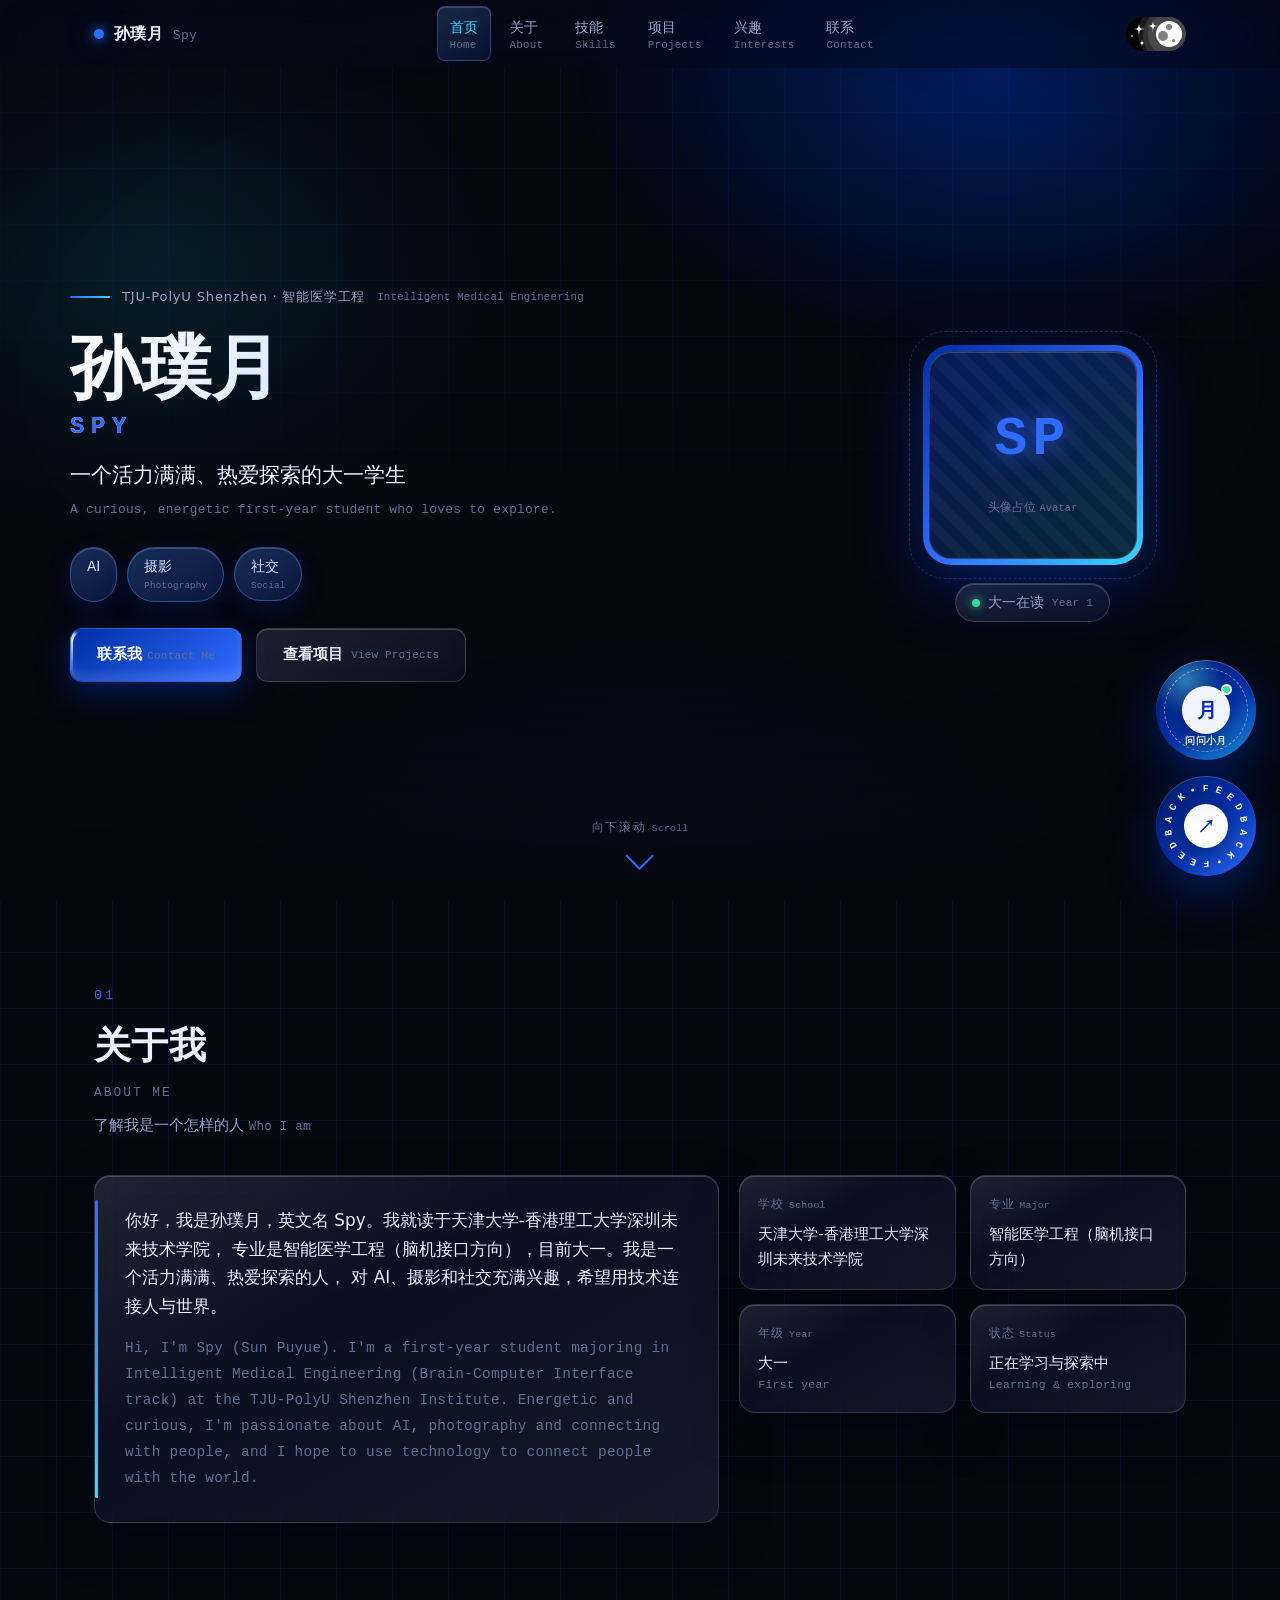
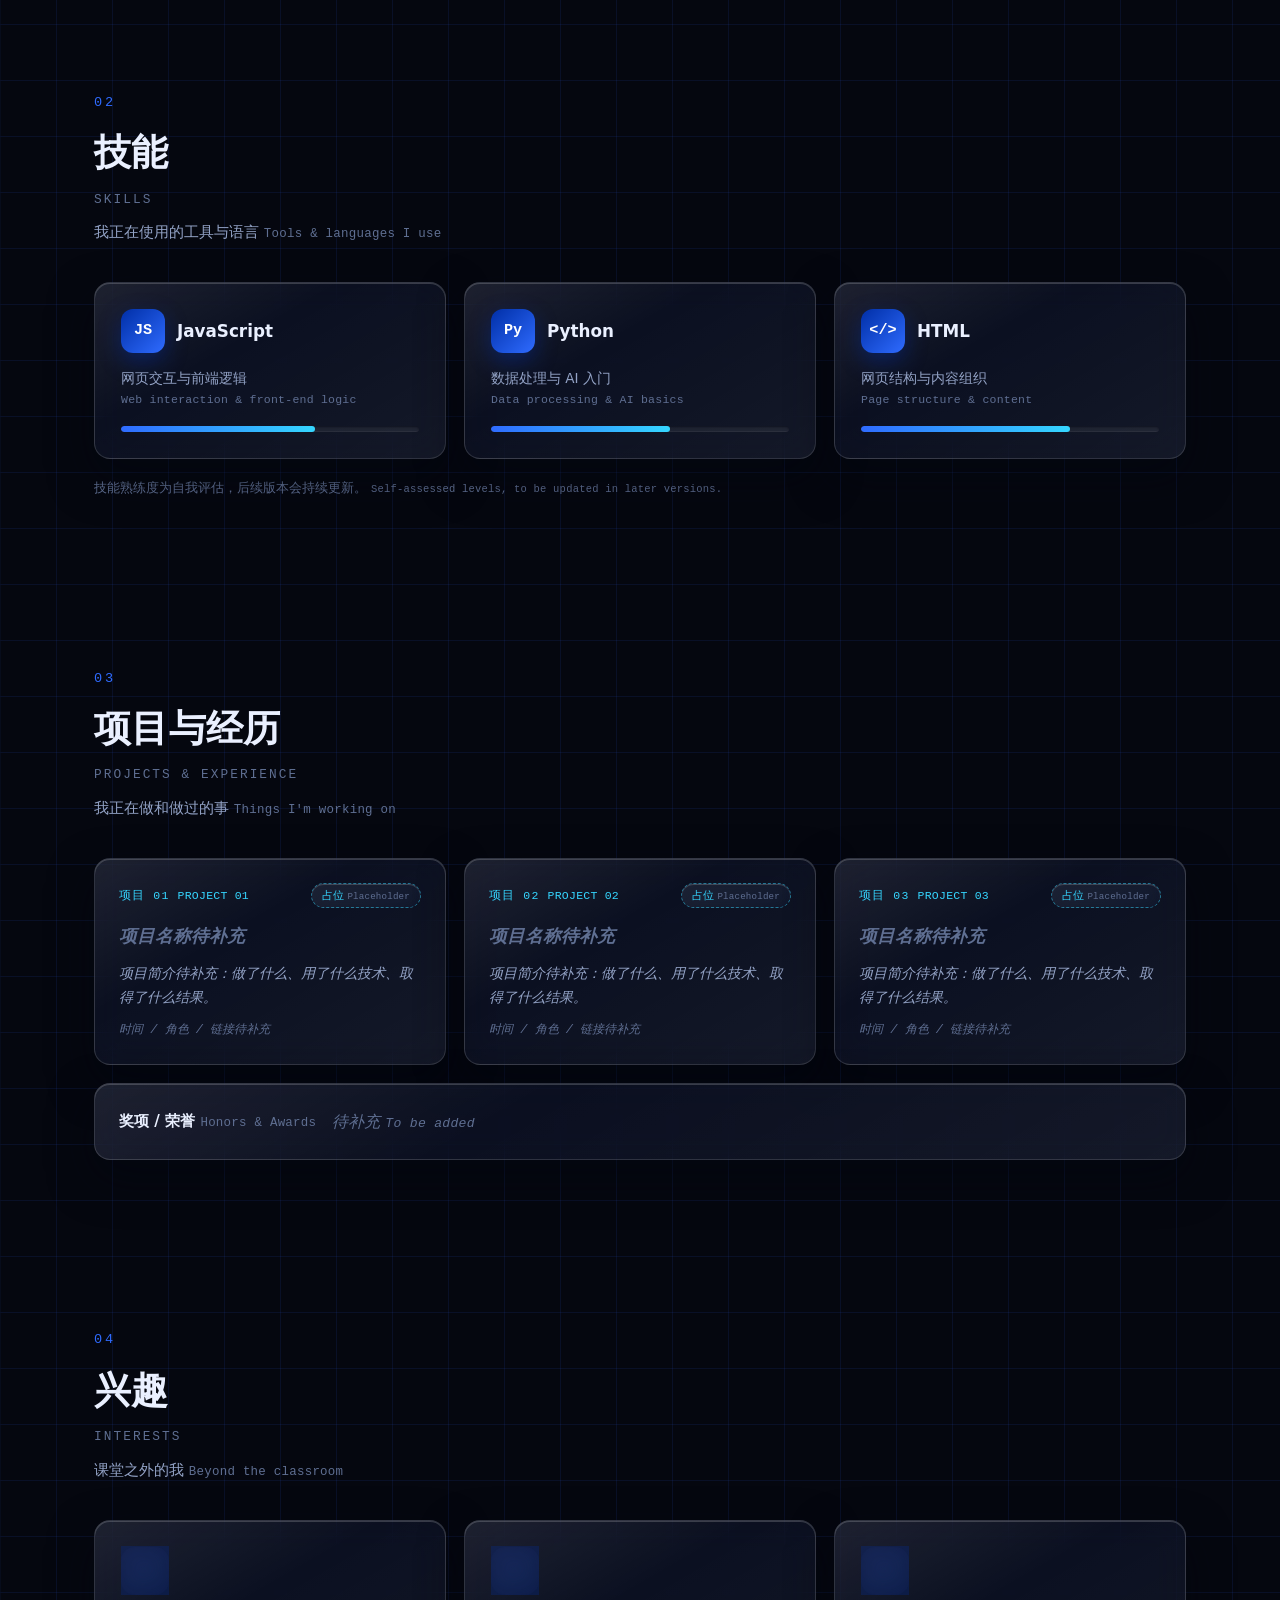
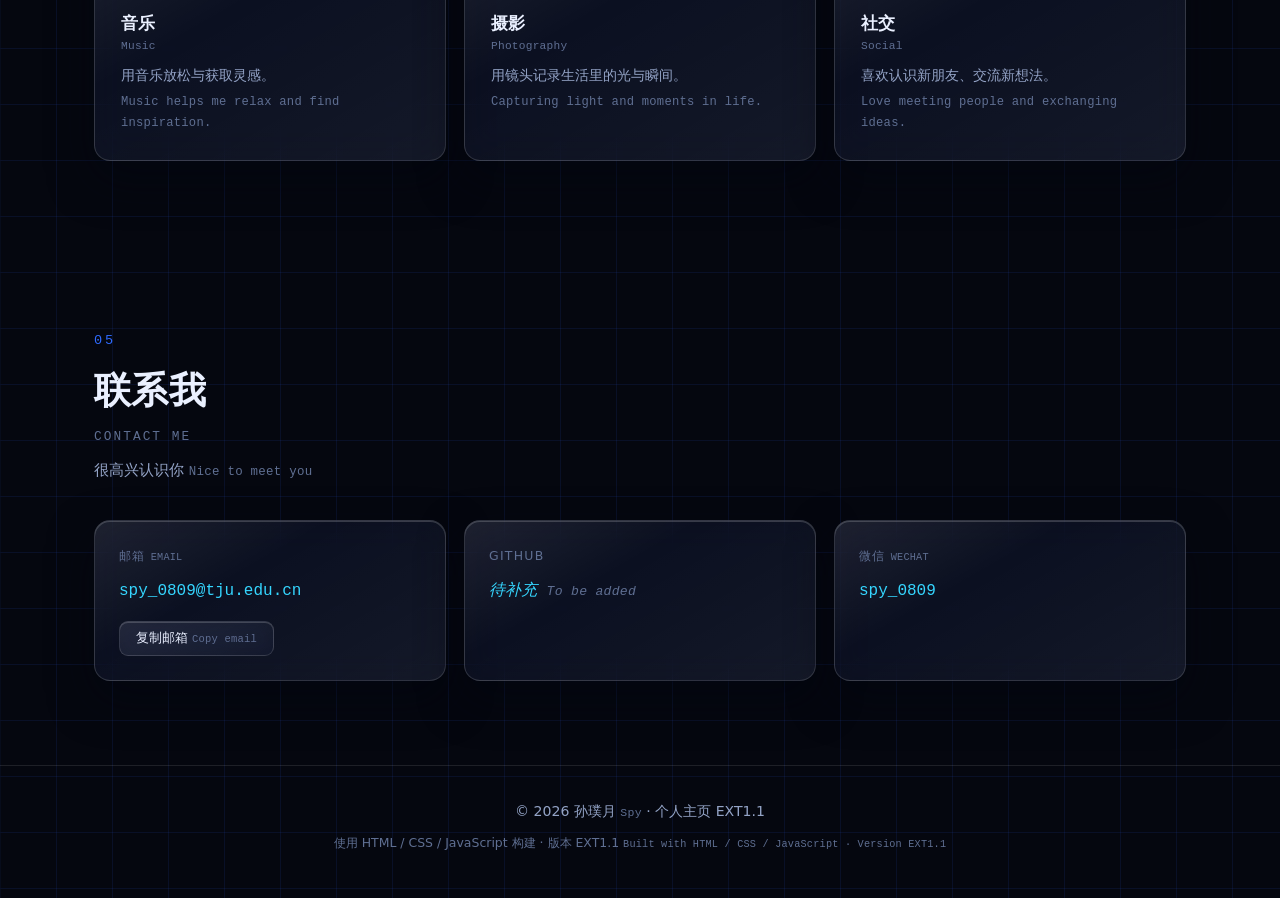
==== docs/index.html @ 70194857 "Add WeChat contact details" ====
<!DOCTYPE html>
<html lang="zh-CN" data-theme="dark">
<head>
  <meta charset="UTF-8" />
  <meta name="viewport" content="width=device-width, initial-scale=1.0" />
  <title>孙璞月 Spy | 个人主页 EXT1.1</title>
  <meta name="description" content="孙璞月（Spy）的个人主页 — 天津大学-香港理工大学深圳未来技术学院，智能医学工程（脑机接口方向）大一学生。" />
  <meta name="theme-color" content="#05070f" />
  <script>
    (function () {
      try {
        var savedTheme = localStorage.getItem("spy-theme");
        document.documentElement.setAttribute("data-theme", savedTheme === "light" ? "light" : "dark");
      } catch (error) {
        document.documentElement.setAttribute("data-theme", "dark");
      }
    })();
  </script>
  <link rel="preconnect" href="https://fonts.googleapis.com" />
  <link rel="icon" href="data:image/svg+xml;utf8,%3Csvg xmlns='http://www.w3.org/2000/svg' viewBox='0 0 64 64'%3E%3Crect width='64' height='64' rx='14' fill='%23050a18'/%3E%3Ccircle cx='32' cy='32' r='15' fill='none' stroke='%232f6bff' stroke-width='5'/%3E%3Ccircle cx='32' cy='32' r='5' fill='%238ab4ff'/%3E%3C/svg%3E" />
  <link rel="stylesheet" href="style.EXT1.1.css?v=20260924a" />
</head>
<body id="top">
  <!-- 背景装饰 -->
  <!-- 首屏静态网格（V2.2 起仅覆盖首屏区域，保持 V1/V2.1 的首屏观感不变） -->
  <div class="bg-grid" aria-hidden="true"></div>
  <div class="bg-glow" aria-hidden="true"></div>
  <!-- 首屏以外区域的「交互式网格背景」
       （参考 Magic UI Interactive Grid Pattern，改用原生 SVG + 指针追踪实现；
        SVG 内的方格由 script.EXT1.1.js?v=20260924a 按容器尺寸动态生成） -->
  <div class="igrid-layer" aria-hidden="true">
    <svg class="igrid" id="interactiveGrid" xmlns="http://www.w3.org/2000/svg" focusable="false"></svg>
  </div>

  <!-- 顶部导航 -->
  <header class="nav" id="nav">
    <div class="nav-inner">
      <a class="brand" href="#top">
        <span class="brand-dot"></span>
        <span class="brand-text">孙璞月 <span class="en">Spy</span></span>
      </a>

      <nav class="nav-links" aria-label="主导航">
        <a href="#top" class="nav-link">首页 <span class="en">Home</span></a>
        <a href="#about" class="nav-link">关于 <span class="en">About</span></a>
        <a href="#skills" class="nav-link">技能 <span class="en">Skills</span></a>
        <a href="#projects" class="nav-link">项目 <span class="en">Projects</span></a>
        <a href="#interests" class="nav-link">兴趣 <span class="en">Interests</span></a>
        <a href="#contact" class="nav-link">联系 <span class="en">Contact</span></a>
      </nav>

      <!-- V2.3：右上角主题开关（原生移植 Uiverse "Switch" by RiccardoRapelli）
           来源：https://uiverse.io/RiccardoRapelli/jolly-chicken-91
           MIT License；保留原组件的太阳、月亮、云和星空结构，选择器改为项目内命名。 -->
      <label class="theme-switch" for="themeSwitch" title="切换深色 / 浅色模式">
        <input id="themeSwitch" type="checkbox" role="switch" aria-label="切换深色 / 浅色模式" aria-checked="true" checked />
        <span class="slider round">
          <span class="sun-moon">
            <svg id="theme-moon-dot-1" class="moon-dot" viewBox="0 0 100 100" aria-hidden="true"><circle cx="50" cy="50" r="50"></circle></svg>
            <svg id="theme-moon-dot-2" class="moon-dot" viewBox="0 0 100 100" aria-hidden="true"><circle cx="50" cy="50" r="50"></circle></svg>
            <svg id="theme-moon-dot-3" class="moon-dot" viewBox="0 0 100 100" aria-hidden="true"><circle cx="50" cy="50" r="50"></circle></svg>
            <svg id="theme-light-ray-1" class="light-ray" viewBox="0 0 100 100" aria-hidden="true"><circle cx="50" cy="50" r="50"></circle></svg>
            <svg id="theme-light-ray-2" class="light-ray" viewBox="0 0 100 100" aria-hidden="true"><circle cx="50" cy="50" r="50"></circle></svg>
            <svg id="theme-light-ray-3" class="light-ray" viewBox="0 0 100 100" aria-hidden="true"><circle cx="50" cy="50" r="50"></circle></svg>
            <svg id="theme-cloud-1" class="cloud-dark" viewBox="0 0 100 100" aria-hidden="true"><circle cx="50" cy="50" r="50"></circle></svg>
            <svg id="theme-cloud-2" class="cloud-dark" viewBox="0 0 100 100" aria-hidden="true"><circle cx="50" cy="50" r="50"></circle></svg>
            <svg id="theme-cloud-3" class="cloud-dark" viewBox="0 0 100 100" aria-hidden="true"><circle cx="50" cy="50" r="50"></circle></svg>
            <svg id="theme-cloud-4" class="cloud-light" viewBox="0 0 100 100" aria-hidden="true"><circle cx="50" cy="50" r="50"></circle></svg>
            <svg id="theme-cloud-5" class="cloud-light" viewBox="0 0 100 100" aria-hidden="true"><circle cx="50" cy="50" r="50"></circle></svg>
            <svg id="theme-cloud-6" class="cloud-light" viewBox="0 0 100 100" aria-hidden="true"><circle cx="50" cy="50" r="50"></circle></svg>
          </span>
          <span class="stars">
            <svg id="theme-star-1" class="star" viewBox="0 0 20 20" aria-hidden="true"><path d="M 0 10 C 10 10,10 10 ,0 10 C 10 10 , 10 10 , 10 20 C 10 10 , 10 10 , 20 10 C 10 10 , 10 10 , 10 0 C 10 10,10 10 ,0 10 Z"></path></svg>
            <svg id="theme-star-2" class="star" viewBox="0 0 20 20" aria-hidden="true"><path d="M 0 10 C 10 10,10 10 ,0 10 C 10 10 , 10 10 , 10 20 C 10 10 , 10 10 , 20 10 C 10 10 , 10 10 , 10 0 C 10 10,10 10 ,0 10 Z"></path></svg>
            <svg id="theme-star-3" class="star" viewBox="0 0 20 20" aria-hidden="true"><path d="M 0 10 C 10 10,10 10 ,0 10 C 10 10 , 10 10 , 10 20 C 10 10 , 10 10 , 20 10 C 10 10 , 10 10 , 10 0 C 10 10,10 10 ,0 10 Z"></path></svg>
            <svg id="theme-star-4" class="star" viewBox="0 0 20 20" aria-hidden="true"><path d="M 0 10 C 10 10,10 10 ,0 10 C 10 10 , 10 10 , 10 20 C 10 10 , 10 10 , 20 10 C 10 10 , 10 10 , 10 0 C 10 10,10 10 ,0 10 Z"></path></svg>
          </span>
        </span>
      </label>
    </div>
  </header>

  <main id="top">
    <!-- 首屏 Hero -->
    <section class="hero" id="hero">
      <!-- 首屏 3D 粒子背景（参考 Magic UI Floating 3D Particles，原生 Canvas 实现） -->
      <div class="hero-bg" aria-hidden="true">
        <canvas class="hero-particles" id="heroParticles"></canvas>
        <div class="hero-bg-fade"></div>
      </div>

      <div class="hero-inner">
        <div class="hero-text">
          <p class="eyebrow">
            <span class="eyebrow-line"></span>
            TJU-PolyU Shenzhen · 智能医学工程 <span class="en">Intelligent Medical Engineering</span>
          </p>

          <h1 class="hero-name">
            孙璞月
            <span class="hero-name-en">Spy</span>
          </h1>

          <p class="hero-tagline">
            一个活力满满、热爱探索的大一学生
            <span class="en">A curious, energetic first-year student who loves to explore.</span>
          </p>

          <ul class="tag-list" aria-label="关键词">
            <li class="tag">AI</li>
            <li class="tag">摄影 <span class="en">Photography</span></li>
            <li class="tag">社交 <span class="en">Social</span></li>
          </ul>

          <div class="hero-actions">
            <!-- 首屏「联系我」：Shimmer Button（Magic UI 组件原生移植，边框扫光） -->
            <a class="btn btn-shimmer" href="#contact">
              <span class="shimmer-spark" aria-hidden="true">
                <span class="shimmer-spark-slide">
                  <span class="shimmer-spark-beam"></span>
                </span>
              </span>
              <span class="btn-label">联系我 <span class="en">Contact Me</span></span>
              <span class="shimmer-highlight" aria-hidden="true"></span>
              <span class="shimmer-backdrop" aria-hidden="true"></span>
            </a>
            <a class="btn btn-ghost" href="#projects">查看项目 <span class="en">View Projects</span></a>
          </div>
        </div>

        <div class="hero-avatar">
          <div class="avatar-frame">
            <!-- 头像占位符：后续替换为真实照片 -->
            <div class="avatar-placeholder" aria-label="头像占位符">
              <span class="avatar-initials">SP</span>
              <span class="avatar-note">头像占位 <span class="en">Avatar</span></span>
            </div>
          </div>
          <div class="avatar-status">
            <span class="status-dot"></span>
            大一在读 <span class="en">Year 1</span>
          </div>
        </div>
      </div>

      <a href="#about" class="scroll-hint" aria-label="向下滚动到关于我">
        <span>向下滚动 <span class="en">Scroll</span></span>
        <span class="scroll-arrow" aria-hidden="true"></span>
      </a>
    </section>

    <!-- 关于 About -->
    <section class="section" id="about">
      <div class="section-head">
        <p class="section-index">01</p>
        <h2 class="section-title">关于我 <span class="en">About Me</span></h2>
        <p class="section-sub">了解我是一个怎样的人 <span class="en">Who I am</span></p>
      </div>

      <div class="about-grid">
        <div class="card about-card">
          <p class="about-cn">
            你好，我是孙璞月，英文名 Spy。我就读于天津大学-香港理工大学深圳未来技术学院，
            专业是智能医学工程（脑机接口方向），目前大一。我是一个活力满满、热爱探索的人，
            对 AI、摄影和社交充满兴趣，希望用技术连接人与世界。
          </p>
          <p class="about-en en">
            Hi, I'm Spy (Sun Puyue). I'm a first-year student majoring in Intelligent Medical
            Engineering (Brain-Computer Interface track) at the TJU-PolyU Shenzhen Institute.
            Energetic and curious, I'm passionate about AI, photography and connecting with people,
            and I hope to use technology to connect people with the world.
          </p>
        </div>

        <div class="about-facts">
          <div class="card fact">
            <p class="fact-label">学校 <span class="en">School</span></p>
            <p class="fact-value">天津大学-香港理工大学深圳未来技术学院</p>
          </div>
          <div class="card fact">
            <p class="fact-label">专业 <span class="en">Major</span></p>
            <p class="fact-value">智能医学工程（脑机接口方向）</p>
          </div>
          <div class="card fact">
            <p class="fact-label">年级 <span class="en">Year</span></p>
            <p class="fact-value">大一 <span class="en">First year</span></p>
          </div>
          <div class="card fact">
            <p class="fact-label">状态 <span class="en">Status</span></p>
            <p class="fact-value">正在学习与探索中 <span class="en">Learning & exploring</span></p>
          </div>
        </div>
      </div>
    </section>

    <!-- 技能 Skills -->
    <section class="section" id="skills">
      <div class="section-head">
        <p class="section-index">02</p>
        <h2 class="section-title">技能 <span class="en">Skills</span></h2>
        <p class="section-sub">我正在使用的工具与语言 <span class="en">Tools & languages I use</span></p>
      </div>

      <div class="skill-grid">
        <div class="card skill-card">
          <div class="skill-top">
            <span class="skill-icon">JS</span>
            <span class="skill-name">JavaScript</span>
          </div>
          <p class="skill-desc">网页交互与前端逻辑 <span class="en">Web interaction & front-end logic</span></p>
          <div class="skill-bar"><span style="width: 65%"></span></div>
        </div>

        <div class="card skill-card">
          <div class="skill-top">
            <span class="skill-icon">Py</span>
            <span class="skill-name">Python</span>
          </div>
          <p class="skill-desc">数据处理与 AI 入门 <span class="en">Data processing & AI basics</span></p>
          <div class="skill-bar"><span style="width: 60%"></span></div>
        </div>

        <div class="card skill-card">
          <div class="skill-top">
            <span class="skill-icon">&lt;/&gt;</span>
            <span class="skill-name">HTML</span>
          </div>
          <p class="skill-desc">网页结构与内容组织 <span class="en">Page structure & content</span></p>
          <div class="skill-bar"><span style="width: 70%"></span></div>
        </div>
      </div>

      <p class="note">技能熟练度为自我评估，后续版本会持续更新。 <span class="en">Self-assessed levels, to be updated in later versions.</span></p>
    </section>

    <!-- 项目 Projects -->
    <section class="section" id="projects">
      <div class="section-head">
        <p class="section-index">03</p>
        <h2 class="section-title">项目与经历 <span class="en">Projects & Experience</span></h2>
        <p class="section-sub">我正在做和做过的事 <span class="en">Things I'm working on</span></p>
      </div>

      <div class="project-grid">
        <article class="card project-card">
          <div class="project-head">
            <span class="project-badge">项目 01 <span class="en">Project 01</span></span>
            <span class="placeholder-tag">占位 <span class="en">Placeholder</span></span>
          </div>
          <h3 class="project-title placeholder-text">项目名称待补充</h3>
          <p class="project-desc placeholder-text">项目简介待补充：做了什么、用了什么技术、取得了什么结果。</p>
          <p class="project-meta placeholder-text">时间 / 角色 / 链接待补充</p>
        </article>

        <article class="card project-card">
          <div class="project-head">
            <span class="project-badge">项目 02 <span class="en">Project 02</span></span>
            <span class="placeholder-tag">占位 <span class="en">Placeholder</span></span>
          </div>
          <h3 class="project-title placeholder-text">项目名称待补充</h3>
          <p class="project-desc placeholder-text">项目简介待补充：做了什么、用了什么技术、取得了什么结果。</p>
          <p class="project-meta placeholder-text">时间 / 角色 / 链接待补充</p>
        </article>

        <article class="card project-card">
          <div class="project-head">
            <span class="project-badge">项目 03 <span class="en">Project 03</span></span>
            <span class="placeholder-tag">占位 <span class="en">Placeholder</span></span>
          </div>
          <h3 class="project-title placeholder-text">项目名称待补充</h3>
          <p class="project-desc placeholder-text">项目简介待补充：做了什么、用了什么技术、取得了什么结果。</p>
          <p class="project-meta placeholder-text">时间 / 角色 / 链接待补充</p>
        </article>
      </div>

      <div class="card honor-card">
        <p class="honor-label">奖项 / 荣誉 <span class="en">Honors & Awards</span></p>
        <p class="placeholder-text">待补充 <span class="en">To be added</span></p>
      </div>
    </section>

    <!-- 兴趣 Interests -->
    <section class="section" id="interests">
      <div class="section-head">
        <p class="section-index">04</p>
        <h2 class="section-title">兴趣 <span class="en">Interests</span></h2>
        <p class="section-sub">课堂之外的我 <span class="en">Beyond the classroom</span></p>
      </div>

      <div class="interest-grid">
        <div class="card interest-card">
          <span class="interest-emoji" aria-hidden="true">♪</span>
          <h3>音乐 <span class="en">Music</span></h3>
          <p>用音乐放松与获取灵感。 <span class="en">Music helps me relax and find inspiration.</span></p>
        </div>
        <div class="card interest-card">
          <span class="interest-emoji" aria-hidden="true">◉</span>
          <h3>摄影 <span class="en">Photography</span></h3>
          <p>用镜头记录生活里的光与瞬间。 <span class="en">Capturing light and moments in life.</span></p>
        </div>
        <div class="card interest-card">
          <span class="interest-emoji" aria-hidden="true">◎</span>
          <h3>社交 <span class="en">Social</span></h3>
          <p>喜欢认识新朋友、交流新想法。 <span class="en">Love meeting people and exchanging ideas.</span></p>
        </div>
      </div>
    </section>

    <!-- 联系 Contact -->
    <section class="section" id="contact">
      <div class="section-head">
        <p class="section-index">05</p>
        <h2 class="section-title">联系我 <span class="en">Contact Me</span></h2>
        <p class="section-sub">很高兴认识你 <span class="en">Nice to meet you</span></p>
      </div>

      <div class="contact-grid">
        <div class="card contact-card">
          <p class="contact-label">邮箱 <span class="en">Email</span></p>
          <a class="contact-value" href="mailto:spy_0809@tju.edu.cn">spy_0809@tju.edu.cn</a>
          <button class="copy-btn" id="copyEmail" data-email="spy_0809@tju.edu.cn" type="button">
            复制邮箱 <span class="en">Copy email</span>
          </button>
        </div>

        <div class="card contact-card">
          <p class="contact-label">GitHub</p>
          <span class="contact-value placeholder-text">待补充 <span class="en">To be added</span></span>
        </div>

        <div class="card contact-card">
          <p class="contact-label">微信 <span class="en">WeChat</span></p>
          <span class="contact-value">spy_0809</span>
        </div>
      </div>
    </section>
  </main>

  <footer class="footer">
    <p>© <span id="year">2026</span> 孙璞月 <span class="en">Spy</span> · 个人主页 EXT1.1</p>
    <p class="footer-sub">使用 HTML / CSS / JavaScript 构建 · 版本 EXT1.1 <span class="en">Built with HTML / CSS / JavaScript · Version EXT1.1</span></p>
  </footer>



  <!-- EXT1.1 数字分身入口：与 Feedback 形成右下角竖向入口栈 -->
  <button class="twin-fab" id="twinFab" type="button" aria-haspopup="dialog" aria-controls="twinDialog" aria-label="打开小月 AI 数字分身">
    <span class="twin-fab__orbit" aria-hidden="true"></span>
    <span class="twin-fab__core" aria-hidden="true">
      <span class="twin-fab__glyph">月</span>
      <span class="twin-fab__pulse"></span>
    </span>
    <span class="twin-fab__label" aria-hidden="true">问问小月</span>
  </button>

  <!-- EXT1.1 数字分身聊天窗：顶部使用 Q 版人物，支持眨眼 / 思考 / 说话 / 离线状态 -->
  <dialog class="twin-dialog" id="twinDialog" aria-labelledby="twinTitle">
    <div class="twin-shell">
      <header class="twin-header">
        <button class="twin-close" id="twinClose" type="button" aria-label="关闭数字分身">×</button>
        <div class="twin-avatar" id="twinAvatar" data-state="idle">
          <div class="twin-avatar__portrait">
            <img class="twin-avatar__image twin-avatar__image--open" src="avatar_xiaoyue_open.EXT1.1.png?v=20260924a" alt="小月的 Q 版形象" draggable="false" />
            <img class="twin-avatar__image twin-avatar__image--blink" src="avatar_xiaoyue_blink.EXT1.1.png?v=20260924a" alt="" aria-hidden="true" draggable="false" />
            <div class="twin-avatar__thinking" aria-hidden="true"><i></i><i></i><i></i></div>
          </div>
          <div class="twin-avatar__status" id="twinAvatarStatus">在线 · 资料速答模式</div>
        </div>
        <div class="twin-heading">
          <p class="twin-kicker">AI DIGITAL TWIN</p>
          <h2 class="twin-title" id="twinTitle">小月 <span>Xiaoyue</span></h2>
          <p class="twin-subtitle">孙璞月的 AI 数字分身 · 第一人称介绍</p>
        </div>
      </header>

      <div class="twin-notice">
        <strong>AI 提示</strong>
        <span>我不是本人实时回复，也不能代表她作出承诺。</span>
      </div>

      <div class="twin-messages" id="twinMessages" role="log" aria-live="polite" aria-relevant="additions text"></div>

      <div class="twin-suggestions" id="twinSuggestions" aria-label="建议问题"></div>

      <form class="twin-form" id="twinForm" novalidate>
        <label class="twin-input-label" for="twinInput">问小月 Ask Xiaoyue</label>
        <div class="twin-input-shell">
          <textarea id="twinInput" name="message" maxlength="500" rows="2" placeholder="例如：你在学习什么？ / What are you studying?" aria-describedby="twinCount twinStatus"></textarea>
          <button class="twin-send" id="twinSend" type="submit" aria-label="发送消息">
            <span aria-hidden="true">↑</span>
          </button>
        </div>
        <div class="twin-meta">
          <span id="twinCount">0 / 500</span>
          <span id="twinStatus" role="status" aria-live="polite"></span>
        </div>
      </form>
    </div>
  </dialog>
  <!-- V3 反馈入口：原生移植 Uiverse fresh-goose-83，并按要求改成站内克莱因蓝体系 -->
  <button class="feedback-fab" id="feedbackFab" type="button" aria-haspopup="dialog" aria-controls="feedbackDialog" aria-label="打开意见反馈">
    <span class="feedback-fab__text" aria-hidden="true">
      <span style="--index: 0;">F</span><span style="--index: 1;">E</span><span style="--index: 2;">E</span><span style="--index: 3;">D</span>
      <span style="--index: 4;">B</span><span style="--index: 5;">A</span><span style="--index: 6;">C</span><span style="--index: 7;">K</span>
      <span style="--index: 8;">•</span><span style="--index: 9;">F</span><span style="--index: 10;">E</span><span style="--index: 11;">E</span>
      <span style="--index: 12;">D</span><span style="--index: 13;">B</span><span style="--index: 14;">A</span><span style="--index: 15;">C</span>
      <span style="--index: 16;">K</span><span style="--index: 17;">•</span>
    </span>
    <span class="feedback-fab__circle">
      <span class="feedback-fab__icon feedback-fab__icon--arrow" aria-hidden="true">↗</span>
      <span class="feedback-fab__icon feedback-fab__icon--label" aria-hidden="true">意见反馈</span>
    </span>
  </button>

  <!-- V3 反馈弹窗：结构参考 quiet-turkey-90，背景参考 brave-dog-61，输入框参考 curvy-earwig-22 -->
  <dialog class="feedback-dialog" id="feedbackDialog" aria-labelledby="feedbackTitle">
    <div class="feedback-card">
      <button class="feedback-close" id="feedbackClose" type="button" aria-label="关闭意见反馈">×</button>

      <header class="feedback-head">
        <p class="feedback-kicker">FEEDBACK</p>
        <h2 class="feedback-title" id="feedbackTitle">意见反馈 <span class="en">Share your feedback</span></h2>
        <p class="feedback-sub">你的意见会帮助我继续改进这个页面。<br /><span class="en">Your feedback helps me improve this page.</span></p>
      </header>

      <form class="feedback-form" id="feedbackForm" novalidate>
        <label class="feedback-label" for="feedbackMessage">
          反馈内容 <span class="en">Message</span>
          <span class="feedback-required">必填 Required</span>
        </label>

        <div class="feedback-input-shell" id="feedbackInputShell">
          <div class="feedback-input-glow" aria-hidden="true"></div>
          <div class="feedback-input-main">
            <textarea id="feedbackMessage" name="message" maxlength="1000" required placeholder="写下你的意见或建议… / Write your feedback…" aria-describedby="feedbackCount feedbackStatus"></textarea>
          </div>
        </div>

        <div class="feedback-meta">
          <span id="feedbackCount">0 / 1000</span>
          <span>内容仅用于改进主页 / Used only to improve this site</span>
        </div>

        <p class="feedback-status" id="feedbackStatus" role="status" aria-live="polite"></p>

        <button class="feedback-submit" id="feedbackSubmit" type="submit">
          <span class="feedback-submit__text">提交反馈 <span class="en">Submit</span></span>
          <span class="feedback-submit__icon" aria-hidden="true">↗</span>
        </button>
      </form>
    </div>
  </dialog>

  <script src="config.EXT1.1.js?v=20260924a"></script>
  <script src="script.EXT1.1.js?v=20260924a"></script>
</body>
</html>
---- docs/style.EXT1.1.css ----
/* ==========================================================================
   孙璞月 Spy · 个人主页  —  EXT1.1 样式\n   EXT1.1 变更：新增“小月”数字分身、原创 SVG 角色、流式聊天窗、FAQ 降级、\n               深浅主题与移动端适配；基线沿用 V3。
   视觉方向：简约科技感 / 深色 / 克莱因蓝主色调
   V2.1 变更：1) 首屏 Hero 增加「漂浮 3D 粒子」Canvas 背景层
                （参考 Magic UI Floating 3D Particles，改用原生 Canvas 实现）
             2) 首屏「联系我」按钮改用 Shimmer Button 边框扫光
                （参考 Magic UI Shimmer Button，改用原生 CSS 实现）
   V2.2 变更：1) 首屏（Hero）区域的原静态网格保持不变、仅覆盖首屏
             2) 首屏以外的全部区域改用「交互式网格背景」
                （参考 Magic UI Interactive Grid Pattern，改用原生 SVG 实现）
                —— 指针所在的那一格被填充高亮，指针移开后缓慢淡出
             3) 【玻璃拟态】页面上所有半透明框（18 个卡片 + 导航条 + 各种小控件）
                统一改为 Glassmorphism：半透明底 + backdrop-filter 模糊 + 浅色描边
                + 上沿内高光 + 柔和外阴影，令牌见 :root 的 --glass-* 变量
   V3 变更：保留 V2.3 的主题开关，并新增右下角反馈按钮与反馈弹窗。
   V2.3 变更：顶部导航栏右侧改为「深色 / 浅色模式」开关 ——
              原生移植 Uiverse "Switch" by RiccardoRapelli
              （https://uiverse.io/RiccardoRapelli/jolly-chicken-91，MIT License）。
              开关控制 <html data-theme="dark|light">，并联动全站配色与首屏粒子。
              —— 历史留档：本版本曾把该位置做成导航栏「联系我」按钮，
                 先后试过 Uiverse 流动渐变、Magic UI Rainbow Button、与首屏同款 Shimmer；
                 用户要求改为主题开关后，这些按钮方案均已移除。
   ========================================================================== */

:root {
  /* 主色调：克莱因蓝 */
  --klein: #002fa7;
  --klein-soft: #1d4ed8;
  --klein-bright: #2f6bff;
  --accent: #35d6ff;

  /* 背景与表面 */
  --bg: #05070f;
  --bg-2: #080d1c;
  --border: rgba(255, 255, 255, 0.10);
  --border-strong: rgba(47, 107, 255, 0.45);

  /* ---- Glassmorphism（磨砂玻璃）参数 ----
     V2.2 起，页面上所有「半透明框」统一走这套令牌：
     玻璃 = 半透明底色 + 背后模糊(backdrop-filter) + 1px 浅色描边 + 上沿内高光 + 柔和外阴影 */
  --card: rgba(12, 19, 40, 0.50);          /* 玻璃底色：半透明，透出背后的网格与光晕 */
  --card-hover: rgba(20, 33, 66, 0.56);    /* 悬停时略提亮 */
  --glass-sheen: linear-gradient(150deg, rgba(255, 255, 255, 0.09), rgba(255, 255, 255, 0.015) 38%, rgba(255, 255, 255, 0.05));
  --glass-border: rgba(255, 255, 255, 0.14);
  --glass-border-hover: rgba(94, 150, 255, 0.52);
  --glass-inner: inset 0 1px 0 rgba(255, 255, 255, 0.18);   /* 上沿高光：玻璃的「厚度」 */
  --glass-blur: 18px;                      /* 卡片模糊半径 */
  --glass-blur-sm: 10px;                   /* 小控件模糊半径（省性能） */
  --glass-sat: 150%;                       /* 提高饱和度，让背后的蓝更透 */
  --glass-shadow: 0 18px 44px rgba(2, 5, 16, 0.50);
  --glass-shadow-hover: 0 26px 60px rgba(0, 47, 167, 0.42);

  /* 文字 */
  --text: #eaf0ff;
  --muted: #93a3c6;
  --faint: #5f6f92;

  /* 尺寸 */
  --maxw: 1140px;
  --radius: 16px;
  --radius-sm: 10px;
  --nav-h: 68px;

  --font-sans: "PingFang SC", "Microsoft YaHei", "Segoe UI", system-ui, -apple-system, sans-serif;
  --font-mono: "SFMono-Regular", "JetBrains Mono", Consolas, "Courier New", monospace;
}

* { box-sizing: border-box; margin: 0; padding: 0; }

html { scroll-behavior: smooth; scroll-padding-top: calc(var(--nav-h) + 16px); }

body {
  position: relative;   /* V2.2：作为背景装饰层（.bg-grid / .igrid-layer）的绝对定位参照 */
  font-family: var(--font-sans);
  background: var(--bg);
  color: var(--text);
  line-height: 1.7;
  -webkit-font-smoothing: antialiased;
  overflow-x: hidden;
}

a { color: inherit; text-decoration: none; }
ul { list-style: none; }

.en {
  font-family: var(--font-mono);
  font-size: 0.82em;
  letter-spacing: 0.02em;
  color: var(--faint);
  font-weight: 400;
}

/* ---------- 背景装饰 ---------- */
/* 首屏静态网格：V2.2 起由「铺满整个视口」改为「只覆盖首屏区域」，
   高度跟随 --hero-h（由 script.V2.3.js 实测首屏高度写入），
   因此首屏保持 V1/V2.1 的观感，首屏以外则交给下方 .igrid-layer 的交互式网格 */
.bg-grid {
  position: absolute;
  top: 0; left: 0; right: 0;
  height: var(--hero-h, 100vh);
  z-index: -2;
  pointer-events: none;
  background-image:
    linear-gradient(rgba(47, 107, 255, 0.07) 1px, transparent 1px),
    linear-gradient(90deg, rgba(47, 107, 255, 0.07) 1px, transparent 1px);
  background-size: 56px 56px;
  mask-image: radial-gradient(ellipse 90% 70% at 50% 0%, #000 30%, transparent 100%);
  -webkit-mask-image: radial-gradient(ellipse 90% 70% at 50% 0%, #000 30%, transparent 100%);
}

.bg-glow {
  position: fixed;
  inset: 0;
  z-index: -1;
  pointer-events: none;
  background:
    radial-gradient(600px 400px at 78% 8%, rgba(0, 47, 167, 0.55), transparent 70%),
    radial-gradient(500px 380px at 12% 30%, rgba(53, 214, 255, 0.10), transparent 70%),
    radial-gradient(700px 500px at 50% 110%, rgba(29, 78, 216, 0.20), transparent 70%);
}

/* ---------- 导航 ---------- */
/* 导航条 = 通栏磨砂玻璃（与卡片同一套玻璃令牌，模糊更实、底色更浅） */
.nav {
  position: fixed;
  top: 0; left: 0; right: 0;
  height: var(--nav-h);
  z-index: 100;
  backdrop-filter: blur(var(--glass-blur)) saturate(var(--glass-sat));
  -webkit-backdrop-filter: blur(var(--glass-blur)) saturate(var(--glass-sat));
  background: rgba(6, 10, 22, 0.55);
  border-bottom: 1px solid transparent;
  transition: border-color 0.3s, background 0.3s, box-shadow 0.3s;
}
.nav.scrolled {
  border-bottom-color: var(--glass-border);
  background: rgba(6, 10, 22, 0.72);
  box-shadow: 0 10px 30px rgba(2, 5, 16, 0.45);
}

.nav-inner {
  max-width: var(--maxw);
  height: 100%;
  margin: 0 auto;
  padding: 0 24px;
  display: flex;
  align-items: center;
  justify-content: space-between;
  gap: 20px;
}

.brand {
  display: flex;
  align-items: center;
  gap: 10px;
  font-weight: 700;
  letter-spacing: 0.02em;
  white-space: nowrap;
}
.brand-dot {
  width: 10px; height: 10px;
  border-radius: 50%;
  background: var(--klein-bright);
  box-shadow: 0 0 12px var(--klein-bright), 0 0 24px rgba(47, 107, 255, 0.6);
}
.brand-text .en { margin-left: 4px; }

.nav-links { display: flex; gap: 6px; }
.nav-link {
  font-size: 0.9rem;
  color: var(--muted);
  padding: 8px 12px;
  border-radius: 8px;
  border: 1px solid transparent;   /* 预留描边位，激活时加玻璃描边不会跳动 */
  transition: color 0.2s, background 0.2s, border-color 0.2s, box-shadow 0.2s;
  white-space: nowrap;
}
/* 导航项悬停 / 选中 = 小玻璃片 */
.nav-link:hover {
  color: var(--text);
  background: linear-gradient(150deg, rgba(255, 255, 255, 0.10), rgba(255, 255, 255, 0.03));
  border-color: var(--glass-border);
  box-shadow: var(--glass-inner);
}
.nav-link.active {
  color: var(--accent);
  background: linear-gradient(150deg, rgba(94, 150, 255, 0.22), rgba(47, 107, 255, 0.10));
  border-color: rgba(94, 150, 255, 0.32);
  box-shadow: var(--glass-inner);
}
.nav-link .en { display: block; font-size: 0.68rem; line-height: 1.2; }

/* ---------- 深色 / 浅色模式开关 ----------
   原生移植 Uiverse "Switch" by RiccardoRapelli
   来源：https://uiverse.io/RiccardoRapelli/jolly-chicken-91
   MIT License；仅将 #input 改为 #themeSwitch，并对动画关键帧加主题前缀避免冲突。
   选中（checked）= 深色，未选中 = 浅色。 */
.theme-switch {
  position: relative;
  display: inline-block;
  flex: 0 0 auto;
  width: 60px;
  height: 34px;
}

.theme-switch #themeSwitch {
  position: absolute;
  opacity: 0;
  width: 0;
  height: 0;
}

.theme-switch .slider {
  position: absolute;
  cursor: pointer;
  inset: 0;
  background-color: #2196f3;
  transition: 0.4s;
  z-index: 0;
  overflow: hidden;
}

.theme-switch .sun-moon {
  position: absolute;
  content: "";
  height: 26px;
  width: 26px;
  left: 4px;
  bottom: 4px;
  background-color: yellow;
  transition: 0.4s;
}

.theme-switch #themeSwitch:checked + .slider {
  background-color: black;
}

.theme-switch #themeSwitch:focus-visible + .slider {
  outline: 3px solid rgba(47, 107, 255, 0.55);
  outline-offset: 3px;
}

.theme-switch #themeSwitch:checked + .slider .sun-moon {
  transform: translateX(26px);
  background-color: white;
  animation: theme-rotate-center 0.6s ease-in-out both;
}

.theme-switch .moon-dot {
  opacity: 0;
  transition: 0.4s;
  fill: gray;
}

.theme-switch #themeSwitch:checked + .slider .sun-moon .moon-dot {
  opacity: 1;
}

.theme-switch .slider.round {
  border-radius: 34px;
}

.theme-switch .slider.round .sun-moon {
  border-radius: 50%;
}

.theme-switch #theme-moon-dot-1 {
  left: 10px;
  top: 3px;
  position: absolute;
  width: 6px;
  height: 6px;
  z-index: 4;
}

.theme-switch #theme-moon-dot-2 {
  left: 2px;
  top: 10px;
  position: absolute;
  width: 10px;
  height: 10px;
  z-index: 4;
}

.theme-switch #theme-moon-dot-3 {
  left: 16px;
  top: 18px;
  position: absolute;
  width: 3px;
  height: 3px;
  z-index: 4;
}

.theme-switch #theme-light-ray-1,
.theme-switch #theme-light-ray-2,
.theme-switch #theme-light-ray-3 {
  position: absolute;
  z-index: -1;
  fill: white;
  opacity: 10%;
}

.theme-switch #theme-light-ray-1 { left: -8px; top: -8px; width: 43px; height: 43px; }
.theme-switch #theme-light-ray-2 { left: -50%; top: -50%; width: 55px; height: 55px; }
.theme-switch #theme-light-ray-3 { left: -18px; top: -18px; width: 60px; height: 60px; }

.theme-switch .cloud-light,
.theme-switch .cloud-dark {
  position: absolute;
  animation: theme-cloud-move 6s infinite;
}

.theme-switch .cloud-light { fill: #eee; }
.theme-switch .cloud-dark { fill: #ccc; animation-delay: 1s; }

.theme-switch #theme-cloud-1 { left: 30px; top: 15px; width: 40px; }
.theme-switch #theme-cloud-2 { left: 44px; top: 10px; width: 20px; }
.theme-switch #theme-cloud-3 { left: 18px; top: 24px; width: 30px; }
.theme-switch #theme-cloud-4 { left: 36px; top: 18px; width: 40px; }
.theme-switch #theme-cloud-5 { left: 48px; top: 14px; width: 20px; }
.theme-switch #theme-cloud-6 { left: 22px; top: 26px; width: 30px; }

.theme-switch .stars {
  position: absolute;
  inset: 0;
  display: block;
  transform: translateY(-32px);
  opacity: 0;
  transition: 0.4s;
}

.theme-switch .star {
  fill: white;
  position: absolute;
  transition: 0.4s;
  animation: theme-star-twinkle 2s infinite;
}

.theme-switch #themeSwitch:checked + .slider .stars {
  transform: translateY(0);
  opacity: 1;
}

.theme-switch #theme-star-1 { width: 20px; top: 2px; left: 3px; animation-delay: 0.3s; }
.theme-switch #theme-star-2 { width: 6px; top: 16px; left: 3px; }
.theme-switch #theme-star-3 { width: 12px; top: 20px; left: 10px; animation-delay: 0.6s; }
.theme-switch #theme-star-4 { width: 18px; top: 0; left: 18px; animation-delay: 1.3s; }

@keyframes theme-cloud-move {
  0% { transform: translateX(0); }
  40% { transform: translateX(4px); }
  80% { transform: translateX(-4px); }
  100% { transform: translateX(0); }
}

@keyframes theme-star-twinkle {
  0% { transform: scale(1); }
  40% { transform: scale(1.2); }
  80% { transform: scale(0.8); }
  100% { transform: scale(1); }
}

@keyframes theme-rotate-center {
  0% { transform: translateX(0) rotate(0deg); }
  100% { transform: translateX(26px) rotate(360deg); }
}

/* ---------- 通用区块 ---------- */
.section {
  max-width: var(--maxw);
  margin: 0 auto;
  padding: 84px 24px;
}

.section-head { margin-bottom: 36px; }
.section-index {
  font-family: var(--font-mono);
  font-size: 0.85rem;
  color: var(--klein-bright);
  letter-spacing: 0.2em;
  margin-bottom: 8px;
}
.section-title {
  font-size: clamp(1.6rem, 3.4vw, 2.3rem);
  font-weight: 700;
  letter-spacing: 0.01em;
}
.section-title .en { display: block; margin-top: 4px; font-size: 0.8rem; letter-spacing: 0.16em; text-transform: uppercase; }
.section-sub { color: var(--muted); font-size: 0.95rem; margin-top: 10px; }

/* 卡片 = 磨砂玻璃面板（Glassmorphism）
   半透明底色 + backdrop-filter 模糊背后内容 + 1px 浅色描边 + 上沿内高光 + 柔和外阴影 */
.card {
  position: relative;
  overflow: hidden;
  padding: 24px;
  border-radius: var(--radius);
  background: var(--glass-sheen), var(--card);
  border: 1px solid var(--glass-border);
  box-shadow: var(--glass-shadow), var(--glass-inner);
  backdrop-filter: blur(var(--glass-blur)) saturate(var(--glass-sat));
  -webkit-backdrop-filter: blur(var(--glass-blur)) saturate(var(--glass-sat));
  transition: border-color 0.25s, background 0.25s, transform 0.25s, box-shadow 0.25s;
}
.card:hover {
  border-color: var(--glass-border-hover);
  background: var(--glass-sheen), var(--card-hover);
  box-shadow: var(--glass-shadow-hover), var(--glass-inner);
  transform: translateY(-3px);
}

.placeholder-text { color: var(--faint); font-style: italic; }
/* 占位标签 = 虚线描边的玻璃小片（保留原有虚线语义，补上玻璃底与模糊） */
.placeholder-tag {
  font-size: 0.7rem;
  color: var(--accent);
  padding: 2px 10px;
  border-radius: 999px;
  white-space: nowrap;
  border: 1px dashed rgba(53, 214, 255, 0.5);
  background: linear-gradient(150deg, rgba(255, 255, 255, 0.07), rgba(255, 255, 255, 0.02)), rgba(10, 16, 34, 0.38);
  box-shadow: var(--glass-inner);
  backdrop-filter: blur(var(--glass-blur-sm)) saturate(var(--glass-sat));
  -webkit-backdrop-filter: blur(var(--glass-blur-sm)) saturate(var(--glass-sat));
}

/* ---------- Hero ---------- */
.hero {
  min-height: 100vh;
  width: 100%;
  padding: calc(var(--nav-h) + 60px) 24px 60px;
  display: flex;
  flex-direction: column;
  justify-content: center;
  position: relative;
  overflow: hidden;
}

/* --- 首屏 3D 粒子背景层（V2.1 新增） --- */
.hero-bg {
  position: absolute;
  inset: 0;
  z-index: 0;
  pointer-events: none;
  overflow: hidden;
}

.hero-particles {
  display: block;
  width: 100%;
  height: 100%;
}

/* 边缘柔化：让粒子在下沿与两侧自然淡出，避免生硬截断 */
.hero-bg-fade {
  position: absolute;
  inset: 0;
  background:
    radial-gradient(115% 85% at 50% 42%, transparent 42%, rgba(5, 7, 15, 0.55) 76%, var(--bg) 100%),
    linear-gradient(180deg, transparent 62%, rgba(5, 7, 15, 0.75) 92%, var(--bg) 100%);
}

.hero-inner {
  position: relative;
  z-index: 1;
  width: 100%;
  max-width: var(--maxw);
  margin: 0 auto;
  display: grid;
  grid-template-columns: 1.35fr 0.65fr;
  gap: 48px;
  align-items: center;
}

.eyebrow {
  display: flex;
  align-items: center;
  gap: 12px;
  font-size: 0.82rem;
  color: var(--muted);
  letter-spacing: 0.06em;
  margin-bottom: 22px;
  flex-wrap: wrap;
}
.eyebrow-line {
  width: 40px; height: 2px;
  background: linear-gradient(90deg, var(--klein-bright), var(--accent));
  border-radius: 2px;
}
.eyebrow .en { color: var(--faint); }

.hero-name {
  font-size: clamp(2.6rem, 6.5vw, 4.4rem);
  font-weight: 800;
  line-height: 1.08;
  letter-spacing: 0.01em;
  background: linear-gradient(120deg, #ffffff 0%, #cfe0ff 45%, var(--accent) 100%);
  -webkit-background-clip: text;
  background-clip: text;
  -webkit-text-fill-color: transparent;
  margin-bottom: 18px;
}
.hero-name-en {
  display: block;
  font-family: var(--font-mono);
  font-size: 0.34em;
  letter-spacing: 0.28em;
  text-transform: uppercase;
  color: var(--klein-bright);
  -webkit-text-fill-color: var(--klein-bright);
  margin-top: 8px;
}

.hero-tagline {
  font-size: clamp(1.05rem, 2.2vw, 1.3rem);
  color: var(--text);
  max-width: 34em;
  margin-bottom: 8px;
}
.hero-tagline .en { display: block; margin-top: 6px; font-size: 0.62em; }

.tag-list { display: flex; gap: 10px; flex-wrap: wrap; margin: 26px 0; }
/* 首屏关键词标签 = 克莱因蓝玻璃小片 */
.tag {
  font-size: 0.85rem;
  padding: 7px 16px;
  border-radius: 999px;
  color: #d6e4ff;
  background: linear-gradient(150deg, rgba(122, 170, 255, 0.18), rgba(255, 255, 255, 0.03)), rgba(0, 47, 167, 0.24);
  border: 1px solid rgba(94, 150, 255, 0.38);
  box-shadow: var(--glass-inner), 0 8px 22px rgba(0, 47, 167, 0.26);
  backdrop-filter: blur(var(--glass-blur-sm)) saturate(var(--glass-sat));
  -webkit-backdrop-filter: blur(var(--glass-blur-sm)) saturate(var(--glass-sat));
}
.tag .en { display: block; font-size: 0.68em; color: var(--faint); }

.hero-actions { display: flex; gap: 14px; flex-wrap: wrap; }
.btn {
  display: inline-flex;
  align-items: center;
  gap: 8px;
  padding: 13px 26px;
  border-radius: 12px;
  font-size: 0.95rem;
  font-weight: 600;
  transition: transform 0.2s, box-shadow 0.2s, background 0.2s, border-color 0.2s;
}
.btn .en { font-size: 0.72em; }
/* 注：V2.1 起首屏「联系我」改用 .btn-shimmer，本规则暂未被页面引用，保留备用 */
.btn-primary {
  color: #fff;
  background: linear-gradient(135deg, var(--klein) 0%, var(--klein-bright) 100%);
  border: 1px solid rgba(53, 214, 255, 0.4);
  box-shadow: 0 10px 30px rgba(0, 47, 167, 0.5);
}
.btn-primary:hover { transform: translateY(-2px); box-shadow: 0 16px 40px rgba(47, 107, 255, 0.6); }
/* 次按钮 = 中性玻璃片 */
.btn-ghost {
  color: var(--text);
  border: 1px solid var(--glass-border);
  background: linear-gradient(150deg, rgba(255, 255, 255, 0.09), rgba(255, 255, 255, 0.02)), rgba(12, 18, 38, 0.42);
  box-shadow: var(--glass-inner);
  backdrop-filter: blur(var(--glass-blur-sm)) saturate(var(--glass-sat));
  -webkit-backdrop-filter: blur(var(--glass-blur-sm)) saturate(var(--glass-sat));
}
.btn-ghost:hover {
  border-color: var(--glass-border-hover);
  background: linear-gradient(150deg, rgba(94, 150, 255, 0.20), rgba(47, 107, 255, 0.08)), rgba(14, 22, 46, 0.48);
  box-shadow: var(--glass-inner), 0 12px 30px rgba(0, 47, 167, 0.35);
  transform: translateY(-2px);
}

/* ============================================================
   Shimmer Button —— Magic UI「shimmer-button」的原生 CSS 移植
   用于首屏主按钮「联系我 / Contact Me」
   ------------------------------------------------------------
   层级结构（自下而上）：
     .shimmer-spark  光带层       z-index:-30  blur(2px)  container-type:size
       └ .shimmer-spark-slide     水平滑动（cqw 单位）
         └ .shimmer-spark-beam    conic-gradient 光带 + 自旋
     .btn-label       文字（普通流内容，天然在负 z-index 之上）
     .shimmer-highlight 内阴影高光
     .shimmer-backdrop  内缩 --cut 的遮罩  z-index:-20
   原理：光带在按钮外圈自旋，遮罩盖住中间，只让边缘 --cut 宽的一圈透出扫光。
   ============================================================ */
.btn-shimmer {
  --spread: 90deg;            /* 光带张角 */
  --shimmer-color: #ffffff;   /* 扫光颜色 */
  --radius: 12px;             /* 圆角（官方默认 100px = 胶囊形） */
  --speed: 3s;                /* 扫光一轮周期 */
  --cut: 0.1em;               /* 边缘光带可见宽度（官方默认 0.05em，此处略放大更易看清） */
  --bg: linear-gradient(135deg, var(--klein) 0%, var(--klein-bright) 100%);
  position: relative;
  z-index: 0;                 /* 建立层叠上下文，负 z-index 子层才不会被页面背景盖住 */
  overflow: hidden;
  white-space: nowrap;
  color: #fff;
  border-radius: var(--radius);
  border: 1px solid rgba(255, 255, 255, 0.1);
  background: var(--bg);
  box-shadow: 0 10px 30px rgba(0, 47, 167, 0.5);
  transform: translateZ(0);
  transition: transform 0.3s ease-in-out, box-shadow 0.3s ease-in-out;
}
.btn-shimmer:hover { transform: translateY(-2px) translateZ(0); box-shadow: 0 16px 40px rgba(47, 107, 255, 0.6); }
.btn-shimmer:active { transform: translateY(1px) translateZ(0); }

/* spark 容器：同时是 cqw / cqh 容器查询的参照 */
.shimmer-spark {
  position: absolute;
  inset: 0;
  z-index: -30;
  overflow: visible;
  filter: blur(2px);
  container-type: size;
  pointer-events: none;
}
.shimmer-spark-slide {
  position: absolute;
  inset: 0;
  aspect-ratio: 1;
  height: 100cqh;
  animation: shimmer-slide var(--speed) ease-in-out infinite alternate;
}
.shimmer-spark-beam {
  position: absolute;
  inset: -100%;
  width: auto;
  background: conic-gradient(
    from calc(270deg - (var(--spread) * 0.5)),
    transparent 0,
    var(--shimmer-color) var(--spread),
    transparent var(--spread)
  );
  animation: spin-around calc(var(--speed) * 2) infinite linear;
}

/* 内阴影高光：按钮下半部的反光感 */
.shimmer-highlight {
  position: absolute;
  inset: 0;
  border-radius: var(--radius);
  box-shadow: inset 0 -8px 10px rgba(255, 255, 255, 0.12);
  transform: translateZ(0);
  transition: box-shadow 0.3s ease-in-out;
  pointer-events: none;
}
.btn-shimmer:hover .shimmer-highlight { box-shadow: inset 0 -6px 10px rgba(255, 255, 255, 0.25); }
.btn-shimmer:active .shimmer-highlight { box-shadow: inset 0 -10px 10px rgba(255, 255, 255, 0.25); }

/* 中间遮罩：内缩 --cut，仅露出边缘那一圈光带 */
.shimmer-backdrop {
  position: absolute;
  inset: var(--cut);
  z-index: -20;
  border-radius: var(--radius);
  background: var(--bg);
  pointer-events: none;
}

@keyframes shimmer-slide {
  to { transform: translate(calc(100cqw - 100%), 0); }
}
@keyframes spin-around {
  0%       { transform: translateZ(0) rotate(0deg); }
  15%, 35% { transform: translateZ(0) rotate(90deg); }
  65%, 85% { transform: translateZ(0) rotate(270deg); }
  100%     { transform: translateZ(0) rotate(360deg); }
}

@keyframes twin-image-blink {
  0%, 92%, 100% { opacity: 0; }
  93%, 97% { opacity: 1; }
}
@keyframes twin-talk-image {
  0%, 100% { transform: translateY(0) scale(1); }
  50% { transform: translateY(-2px) scale(1.012); }
}
@media (prefers-reduced-motion: reduce) {
  .shimmer-spark-slide,
  .shimmer-spark-beam { animation: none; }
  .theme-switch .cloud-light,
  .theme-switch .cloud-dark,
  .theme-switch .star,
  .theme-switch .sun-moon { animation: none; transition: none; }
}

/* 头像 */
.hero-avatar { display: flex; flex-direction: column; align-items: center; gap: 18px; }
.avatar-frame {
  width: 220px; height: 220px;
  border-radius: 28px;
  padding: 6px;
  background: linear-gradient(140deg, var(--klein), var(--klein-bright) 55%, var(--accent));
  box-shadow: 0 20px 60px rgba(0, 47, 167, 0.55);
  position: relative;
}
.avatar-frame::after {
  content: "";
  position: absolute;
  inset: -14px;
  border-radius: 36px;
  border: 1px dashed rgba(47, 107, 255, 0.35);
  pointer-events: none;
}
/* 头像占位面板 = 玻璃面板（模糊外框的蓝色渐变，形成磨砂蓝底，同时压暗保证「SP」对比度） */
.avatar-placeholder {
  width: 100%; height: 100%;
  border-radius: 22px;
  background:
    repeating-linear-gradient(45deg, rgba(255,255,255,0.03) 0 10px, transparent 10px 20px),
    linear-gradient(160deg, rgba(10, 19, 48, 0.78), rgba(6, 10, 24, 0.86));
  border: 1px solid rgba(255, 255, 255, 0.12);
  box-shadow: var(--glass-inner);
  backdrop-filter: blur(var(--glass-blur-sm)) saturate(var(--glass-sat));
  -webkit-backdrop-filter: blur(var(--glass-blur-sm)) saturate(var(--glass-sat));
  display: flex;
  flex-direction: column;
  align-items: center;
  justify-content: center;
  gap: 10px;
}
.avatar-initials {
  font-family: var(--font-mono);
  font-size: 3.4rem;
  font-weight: 700;
  letter-spacing: 0.1em;
  color: var(--klein-bright);
  text-shadow: 0 0 24px rgba(47, 107, 255, 0.7);
}
.avatar-note { font-size: 0.78rem; color: var(--faint); }

/* 状态徽章 = 中性玻璃胶囊 */
.avatar-status {
  display: inline-flex;
  align-items: center;
  gap: 8px;
  font-size: 0.85rem;
  color: var(--muted);
  padding: 7px 16px;
  border-radius: 999px;
  border: 1px solid var(--glass-border);
  background: linear-gradient(150deg, rgba(255, 255, 255, 0.08), rgba(255, 255, 255, 0.02)), rgba(12, 18, 38, 0.42);
  box-shadow: var(--glass-inner);
  backdrop-filter: blur(var(--glass-blur-sm)) saturate(var(--glass-sat));
  -webkit-backdrop-filter: blur(var(--glass-blur-sm)) saturate(var(--glass-sat));
}
.status-dot {
  width: 8px; height: 8px;
  border-radius: 50%;
  background: #35d6a0;
  box-shadow: 0 0 10px #35d6a0;
}

.scroll-hint {
  position: absolute;
  bottom: 26px; left: 50%;
  transform: translateX(-50%);
  z-index: 2;
  display: flex;
  flex-direction: column;
  align-items: center;
  gap: 8px;
  padding: 8px 12px;
  border: 0;
  border-radius: 14px;
  cursor: pointer;
  color: var(--faint);
  background: transparent;
  font: inherit;
  font-size: 0.75rem;
  letter-spacing: 0.14em;
  transition: color .2s ease, background .2s ease;
}
.scroll-hint:hover,
.scroll-hint:focus-visible {
  color: #bcd7ff;
  background: rgba(47,107,255,.09);
}
.scroll-hint:focus-visible { outline: 2px solid rgba(53,214,255,.75); outline-offset: 3px; }
.scroll-arrow {
  width: 20px; height: 20px;
  border-right: 2px solid var(--klein-bright);
  border-bottom: 2px solid var(--klein-bright);
  transform: rotate(45deg);
  animation: bounce 1.6s infinite;
}
@keyframes bounce {
  0%, 100% { transform: rotate(45deg) translate(0, 0); opacity: 0.5; }
  50% { transform: rotate(45deg) translate(4px, 4px); opacity: 1; }
}

/* ---------- 关于 ---------- */
.about-grid {
  display: grid;
  grid-template-columns: 1.4fr 1fr;
  gap: 20px;
  align-items: start;
}
.about-card { padding: 30px; }
.about-card::before {
  content: "";
  position: absolute;
  left: 0; top: 24px; bottom: 24px;
  width: 3px;
  border-radius: 3px;
  background: linear-gradient(180deg, var(--klein-bright), var(--accent));
}
.about-cn { font-size: 1.05rem; margin-bottom: 16px; }
.about-en { font-size: 0.9rem; line-height: 1.8; }

.about-facts { display: grid; grid-template-columns: 1fr 1fr; gap: 14px; }
.fact { padding: 18px; }
.fact-label { font-size: 0.75rem; color: var(--faint); letter-spacing: 0.08em; margin-bottom: 6px; }
.fact-value { font-size: 0.92rem; color: var(--text); }
.fact-value .en { display: block; font-size: 0.72rem; }

/* ---------- 技能 ---------- */
.skill-grid {
  display: grid;
  grid-template-columns: repeat(3, 1fr);
  gap: 18px;
}
.skill-card { padding: 26px; }
.skill-top { display: flex; align-items: center; gap: 12px; margin-bottom: 14px; }
.skill-icon {
  width: 44px; height: 44px;
  display: grid;
  place-items: center;
  border-radius: 12px;
  font-family: var(--font-mono);
  font-weight: 700;
  font-size: 0.95rem;
  color: #fff;
  background: linear-gradient(135deg, var(--klein), var(--klein-bright));
  box-shadow: 0 8px 22px rgba(0, 47, 167, 0.45);
}
.skill-name { font-weight: 700; font-size: 1.05rem; }
.skill-desc { font-size: 0.85rem; color: var(--muted); margin-bottom: 16px; }
.skill-desc .en { display: block; font-size: 0.72rem; }
/* 进度槽 = 玻璃凹槽（内阴影让槽“凹”下去，与玻璃卡片的“凸”形成层次） */
.skill-bar {
  height: 6px;
  border-radius: 6px;
  background: rgba(255, 255, 255, 0.06);
  box-shadow: inset 0 1px 2px rgba(2, 5, 16, 0.55), inset 0 -1px 0 rgba(255, 255, 255, 0.06);
  overflow: hidden;
}
.skill-bar span {
  display: block;
  height: 100%;
  border-radius: 6px;
  background: linear-gradient(90deg, var(--klein-bright), var(--accent));
}
.note { margin-top: 18px; font-size: 0.8rem; color: var(--faint); }

/* ---------- 项目 ---------- */
.project-grid {
  display: grid;
  grid-template-columns: repeat(3, 1fr);
  gap: 18px;
}
.project-card { display: flex; flex-direction: column; gap: 10px; }
.project-head { display: flex; align-items: center; justify-content: space-between; gap: 10px; margin-bottom: 4px; }
.project-badge {
  font-family: var(--font-mono);
  font-size: 0.72rem;
  color: var(--accent);
  letter-spacing: 0.1em;
  text-transform: uppercase;
}
.project-badge .en { display: inline; font-size: 1em; color: inherit; }
.project-title { font-size: 1.1rem; font-weight: 700; }
.project-desc { font-size: 0.88rem; color: var(--muted); }
.project-meta { font-family: var(--font-mono); font-size: 0.75rem; color: var(--faint); margin-top: auto; }

.honor-card { margin-top: 18px; display: flex; align-items: center; gap: 16px; flex-wrap: wrap; }
.honor-label { font-weight: 700; font-size: 0.95rem; }

/* ---------- 兴趣 ---------- */
.interest-grid {
  display: grid;
  grid-template-columns: repeat(3, 1fr);
  gap: 18px;
}
.interest-card { text-align: left; padding: 26px; }
/* 兴趣图标块 = 克莱因蓝玻璃方块 */
.interest-emoji {
  display: inline-grid;
  place-items: center;
  width: 48px; height: 48px;
  margin-bottom: 14px;
  border-radius: 14px;
  font-size: 1.5rem;
  color: var(--accent);
  background: linear-gradient(150deg, rgba(122, 170, 255, 0.16), rgba(255, 255, 255, 0.03)), rgba(0, 47, 167, 0.26);
  border: 1px solid rgba(94, 150, 255, 0.38);
  box-shadow: var(--glass-inner);
  backdrop-filter: blur(var(--glass-blur-sm)) saturate(var(--glass-sat));
  -webkit-backdrop-filter: blur(var(--glass-blur-sm)) saturate(var(--glass-sat));
}
.interest-card h3 { font-size: 1.05rem; margin-bottom: 8px; }
.interest-card h3 .en { display: block; font-size: 0.7rem; }
.interest-card p { font-size: 0.88rem; color: var(--muted); }
.interest-card p .en { display: block; font-size: 0.76rem; margin-top: 4px; }

/* ---------- 联系 ---------- */
.contact-grid {
  display: grid;
  grid-template-columns: repeat(3, 1fr);
  gap: 18px;
}
.contact-card { display: flex; flex-direction: column; gap: 12px; align-items: flex-start; }
.contact-label { font-size: 0.78rem; letter-spacing: 0.1em; color: var(--faint); text-transform: uppercase; }
.contact-value { font-family: var(--font-mono); font-size: 1rem; color: var(--accent); word-break: break-all; }
a.contact-value:hover { text-decoration: underline; }

/* 复制按钮 = 中性玻璃片 */
.copy-btn {
  margin-top: 4px;
  font-family: var(--font-sans);
  font-size: 0.8rem;
  color: var(--text);
  padding: 8px 16px;
  border-radius: 9px;
  border: 1px solid var(--glass-border);
  background: linear-gradient(150deg, rgba(255, 255, 255, 0.09), rgba(255, 255, 255, 0.02)), rgba(12, 18, 38, 0.42);
  box-shadow: var(--glass-inner);
  backdrop-filter: blur(var(--glass-blur-sm)) saturate(var(--glass-sat));
  -webkit-backdrop-filter: blur(var(--glass-blur-sm)) saturate(var(--glass-sat));
  cursor: pointer;
  transition: border-color 0.2s, background 0.2s, color 0.2s, box-shadow 0.2s;
}
.copy-btn:hover {
  border-color: var(--glass-border-hover);
  background: linear-gradient(150deg, rgba(94, 150, 255, 0.20), rgba(47, 107, 255, 0.08)), rgba(14, 22, 46, 0.48);
  box-shadow: var(--glass-inner), 0 12px 30px rgba(0, 47, 167, 0.35);
}
.copy-btn.done { color: #35d6a0; border-color: rgba(53, 214, 160, 0.5); }

/* ---------- 页脚 ---------- */
.footer {
  border-top: 1px solid var(--border);
  text-align: center;
  padding: 34px 24px 44px;
  color: var(--muted);
  font-size: 0.88rem;
}
.footer-sub { margin-top: 8px; font-size: 0.78rem; color: var(--faint); }

/* ============================================================
   浅色主题 —— 由右上角 Uiverse 主题开关切换
   保持克莱因蓝主色，只把背景、玻璃、文字和装饰统一转为浅色。
   ============================================================ */
html[data-theme="light"] {
  --bg: #eef3fb;
  --bg-2: #f8faff;
  --border: rgba(0, 47, 167, 0.14);
  --border-strong: rgba(0, 47, 167, 0.42);
  --card: rgba(255, 255, 255, 0.68);
  --card-hover: rgba(255, 255, 255, 0.88);
  --glass-sheen: linear-gradient(150deg, rgba(255, 255, 255, 0.96), rgba(255, 255, 255, 0.56) 38%, rgba(222, 233, 255, 0.66));
  --glass-border: rgba(0, 47, 167, 0.14);
  --glass-border-hover: rgba(0, 47, 167, 0.38);
  --glass-inner: inset 0 1px 0 rgba(255, 255, 255, 0.95);
  --glass-shadow: 0 18px 44px rgba(38, 62, 112, 0.13);
  --glass-shadow-hover: 0 26px 60px rgba(0, 47, 167, 0.18);
  --text: #101b34;
  --muted: #53627f;
  --faint: #7887a4;
  --accent: #006edc;
}

html[data-theme="light"] body {
  background: var(--bg);
  color: var(--text);
}

html[data-theme="light"] .bg-grid {
  background-image:
    linear-gradient(rgba(0, 47, 167, 0.10) 1px, transparent 1px),
    linear-gradient(90deg, rgba(0, 47, 167, 0.10) 1px, transparent 1px);
}

html[data-theme="light"] .bg-glow {
  background:
    radial-gradient(600px 400px at 78% 8%, rgba(47, 107, 255, 0.15), transparent 72%),
    radial-gradient(500px 380px at 12% 30%, rgba(0, 110, 220, 0.08), transparent 72%),
    radial-gradient(700px 500px at 50% 110%, rgba(0, 47, 167, 0.10), transparent 72%);
}

html[data-theme="light"] .nav {
  background: rgba(246, 249, 255, 0.72);
}

html[data-theme="light"] .nav.scrolled {
  background: rgba(246, 249, 255, 0.92);
  box-shadow: 0 10px 30px rgba(38, 62, 112, 0.12);
}

html[data-theme="light"] .nav-link:hover {
  color: #0d2350;
  background: linear-gradient(150deg, rgba(255, 255, 255, 0.92), rgba(226, 236, 255, 0.72));
}

html[data-theme="light"] .nav-link.active {
  color: var(--klein);
  background: linear-gradient(150deg, rgba(255, 255, 255, 0.95), rgba(205, 222, 255, 0.82));
  border-color: rgba(0, 47, 167, 0.28);
}

html[data-theme="light"] .hero-bg-fade {
  background:
    radial-gradient(115% 85% at 50% 42%, transparent 42%, rgba(238, 243, 251, 0.54) 76%, var(--bg) 100%),
    linear-gradient(180deg, transparent 62%, rgba(238, 243, 251, 0.78) 92%, var(--bg) 100%);
}

html[data-theme="light"] .hero-name {
  background: linear-gradient(120deg, #001b5e 0%, #002fa7 48%, #006edc 100%);
  -webkit-background-clip: text;
  background-clip: text;
  -webkit-text-fill-color: transparent;
}

html[data-theme="light"] .tag {
  color: #123872;
  background: linear-gradient(150deg, rgba(255, 255, 255, 0.94), rgba(213, 228, 255, 0.72)), rgba(47, 107, 255, 0.12);
  border-color: rgba(0, 47, 167, 0.22);
  box-shadow: var(--glass-inner), 0 8px 22px rgba(0, 47, 167, 0.12);
}

html[data-theme="light"] .placeholder-tag,
html[data-theme="light"] .avatar-status,
html[data-theme="light"] .copy-btn {
  background: linear-gradient(150deg, rgba(255, 255, 255, 0.94), rgba(226, 235, 255, 0.74)), rgba(255, 255, 255, 0.72);
}

html[data-theme="light"] .placeholder-tag {
  border-color: rgba(0, 110, 220, 0.42);
}

html[data-theme="light"] .avatar-placeholder {
  background:
    repeating-linear-gradient(45deg, rgba(0, 47, 167, 0.035) 0 10px, transparent 10px 20px),
    linear-gradient(160deg, rgba(255, 255, 255, 0.92), rgba(218, 230, 255, 0.80));
  border-color: rgba(0, 47, 167, 0.18);
}

html[data-theme="light"] .avatar-initials {
  text-shadow: 0 0 22px rgba(47, 107, 255, 0.35);
}

html[data-theme="light"] .skill-bar {
  background: rgba(0, 47, 167, 0.11);
  box-shadow: inset 0 1px 2px rgba(38, 62, 112, 0.16), inset 0 -1px 0 rgba(255, 255, 255, 0.80);
}

html[data-theme="light"] .interest-emoji {
  background: linear-gradient(150deg, rgba(255, 255, 255, 0.96), rgba(211, 226, 255, 0.82)), rgba(47, 107, 255, 0.12);
  border-color: rgba(0, 47, 167, 0.24);
}

html[data-theme="light"] .copy-btn:hover {
  background: linear-gradient(150deg, rgba(255, 255, 255, 0.98), rgba(201, 220, 255, 0.86)), rgba(47, 107, 255, 0.12);
  box-shadow: var(--glass-inner), 0 12px 30px rgba(0, 47, 167, 0.16);
}

html[data-theme="light"] .igrid rect {
  stroke: rgba(0, 47, 167, 0.09);
}

html[data-theme="light"] .igrid rect.is-hover {
  fill: rgba(0, 47, 167, 0.14);
  stroke: rgba(0, 91, 210, 0.48);
  filter: drop-shadow(0 0 6px rgba(47, 107, 255, 0.32))
          drop-shadow(0 0 16px rgba(0, 47, 167, 0.18));
}

/* ============================================================
   交互式网格背景 —— Magic UI「Interactive Grid Pattern」的原生 SVG 移植
   作用范围：首屏（Hero）以外的全部区域（含页脚）
   ------------------------------------------------------------
   官方行为：指针停在某一格上 → 该格被填充高亮；
             指针移开 → 该格缓慢淡出。
             官方 Tailwind 类：
               transition-all duration-100 ease-in-out not-[&:hover]:duration-1000
             → 进入时 100ms 快速填充，离开时 1000ms 慢速淡出
   本实现：方格由 script.V2.3.js 按容器尺寸动态生成，
            高亮 = 给对应的 <rect> 切换 .is-hover 类（效果与官方一致）
   V2.2 微调：在官方基础上增强了高亮的可见度 ——
            填充更实（0.18 → 0.32）、描边提亮、并加两层 drop-shadow 辉光
   ============================================================ */
.igrid-layer {
  position: absolute;
  left: 0;
  right: 0;
  top: var(--hero-h, 100vh);   /* 自首屏下沿开始 —— 首屏保持原样不覆盖 */
  bottom: 0;                   /* 一直到页面底部（含页脚） */
  z-index: -2;
  overflow: hidden;
  pointer-events: none;        /* 纯装饰层：不阻挡点击、不影响文字选择 */
}

.igrid {
  display: block;
  overflow: visible;           /* 宽度取整后略大于容器，由 .igrid-layer 裁掉 */
}

/* 方格：默认无填充，只有 1px 描边（沿用页面原有网格的克莱因蓝线条） */
.igrid rect {
  fill: transparent;
  stroke: rgba(47, 107, 255, 0.05);
  stroke-width: 1;
  shape-rendering: crispEdges;
  /* 指针离开：慢速淡出（官方 1000ms）。填充、描边、发光一起淡出 */
  transition: fill 1s ease-in-out,
              stroke 1s ease-in-out,
              filter 1s ease-in-out;
}

/* 指针所在的那一格：克莱因蓝填充 + 描边提亮 + 双层辉光
   （官方为 gray-300/30 的纯色填充；此处按需求增强高亮并加发光）
   亮度已按反馈调低：填充、描边与两层辉光的 alpha 都收敛，
   保留「有发光」的观感，但不刺眼 */
.igrid rect.is-hover {
  fill: rgba(47, 107, 255, 0.2);
  stroke: rgba(110, 160, 245, 0.55);
  /* 内层紧贴格子的亮晕 + 外层更大范围的柔光 */
  filter: drop-shadow(0 0 6px rgba(110, 165, 255, 0.55))
          drop-shadow(0 0 16px rgba(47, 107, 255, 0.32));
  transition-duration: 0.1s;         /* 指针进入：快速点亮（官方 100ms） */
}

/* 无障碍：偏好减弱动效时不做淡入淡出，高亮瞬时切换 */
.igrid-no-motion .igrid rect { transition: none; }

/* ============================================================
   Glassmorphism 兜底
   浏览器不支持 backdrop-filter 时（老 Firefox / 部分旧内核），
   模糊会失效 → 玻璃会变成「几乎全透明」，文字对比度不足；
   这里把玻璃底色加实，保证可读性优先。
   ============================================================ */
@supports not ((backdrop-filter: blur(2px)) or (-webkit-backdrop-filter: blur(2px))) {
  .card { background: rgba(11, 17, 34, 0.94); }
  .nav { background: rgba(6, 10, 22, 0.94); }
  .nav.scrolled { background: rgba(6, 10, 22, 0.97); }
  .tag { background: rgba(0, 47, 167, 0.55); }
  .interest-emoji { background: rgba(0, 47, 167, 0.5); }
  .btn-ghost,
  .copy-btn,
  .avatar-status,
  .placeholder-tag { background: rgba(12, 18, 38, 0.9); }
  .avatar-placeholder { background: linear-gradient(160deg, #0a1330, #060a18); }
  html[data-theme="light"] .card { background: rgba(255, 255, 255, 0.96); }
  html[data-theme="light"] .nav { background: rgba(246, 249, 255, 0.96); }
  html[data-theme="light"] .nav.scrolled { background: rgba(246, 249, 255, 0.99); }
  html[data-theme="light"] .tag,
  html[data-theme="light"] .interest-emoji { background: rgba(224, 235, 255, 0.96); }
  html[data-theme="light"] .btn-ghost,
  html[data-theme="light"] .copy-btn,
  html[data-theme="light"] .avatar-status,
  html[data-theme="light"] .placeholder-tag { background: rgba(255, 255, 255, 0.96); }
  html[data-theme="light"] .avatar-placeholder { background: linear-gradient(160deg, #ffffff, #dfe9ff); }
}

/* ---------- 响应式 ---------- */
@media (max-width: 940px) {
  .hero-inner { grid-template-columns: 1fr; gap: 40px; }
  .hero-avatar { order: -1; align-items: flex-start; }
  .avatar-frame { width: 170px; height: 170px; }
  .avatar-initials { font-size: 2.6rem; }
  .about-grid { grid-template-columns: 1fr; }
  .skill-grid,
  .project-grid,
  .interest-grid,
  .contact-grid { grid-template-columns: 1fr 1fr; }
  .nav-links { display: none; }
}

@media (max-width: 600px) {
  .section { padding: 60px 18px; }
  .hero { padding: calc(var(--nav-h) + 34px) 18px 50px; }
  .nav-inner { padding: 0 16px; }
  .brand-text .en { display: none; }
  .skill-grid,
  .project-grid,
  .interest-grid,
  .contact-grid,
  .about-facts { grid-template-columns: 1fr; }
  .btn { width: 100%; justify-content: center; }
  .theme-switch { width: 60px; height: 34px; }
  .hero-actions { flex-direction: column; }
  .avatar-frame { width: 150px; height: 150px; }
}


/* ============================================================
   V3 反馈入口与反馈弹窗
   来源参考：
   - Button: Uiverse fresh-goose-83 by Creatlydev (MIT)
   - Modal:  Uiverse quiet-turkey-90 by zanina-yassine (MIT)
   - BG:     Uiverse brave-dog-61 by SyedShahzaib7 (MIT)
   - Input:  Uiverse curvy-earwig-22 by Lakshay-art (MIT)
   所有组件均按站内克莱因蓝体系重新配色，未引入 React / Tailwind。
   ============================================================ */

.feedback-fab {
  position: fixed;
  right: 24px;
  bottom: 24px;
  z-index: 120;
  width: 100px;
  height: 100px;
  border: 0;
  border-radius: 50%;
  cursor: pointer;
  overflow: hidden;
  color: #fff;
  background: linear-gradient(135deg, #001a5e 0%, var(--klein) 52%, var(--klein-bright) 100%);
  box-shadow: 0 18px 46px rgba(0, 47, 167, 0.52), inset 0 1px 0 rgba(255,255,255,.22);
  transition: transform .22s ease, box-shadow .22s ease, background .3s ease;
}

.feedback-fab:hover,
.feedback-fab:focus-visible {
  transform: translateY(-3px) scale(1.05);
  background: linear-gradient(135deg, #000d38 0%, #002fa7 52%, #1d5fd6 100%);
  box-shadow: 0 24px 58px rgba(0, 47, 167, 0.64), inset 0 1px 0 rgba(255,255,255,.26);
}

.feedback-fab:focus-visible {
  outline: 3px solid rgba(53, 214, 255, .75);
  outline-offset: 4px;
}

.feedback-fab__text {
  position: absolute;
  inset: 0;
  display: block;
  animation: feedback-text-rotation 9s linear infinite;
  font-family: var(--font-mono);
  font-size: .62rem;
  font-weight: 700;
  letter-spacing: .04em;
}

.feedback-fab__text > span {
  position: absolute;
  inset: 7px;
  display: grid;
  align-items: start;
  justify-items: center;
  transform: rotate(calc(20deg * var(--index)));
  transform-origin: center center;
}

.feedback-fab__circle {
  position: absolute;
  left: 50%;
  top: 50%;
  width: 44px;
  height: 44px;
  transform: translate(-50%, -50%);
  display: grid;
  place-items: center;
  overflow: hidden;
  border-radius: 50%;
  color: var(--klein);
  background: #fff;
  box-shadow: 0 8px 22px rgba(0, 0, 0, .25);
}

.feedback-fab__icon {
  position: absolute;
  display: grid;
  place-items: center;
  transition: transform .3s ease, opacity .3s ease;
}

.feedback-fab__icon--arrow {
  font-size: 1.15rem;
  font-weight: 800;
  transform: translate(0, 0);
}

.feedback-fab__icon--label {
  width: 40px;
  font-size: .72rem;
  line-height: 1.05;
  font-weight: 800;
  text-align: center;
  color: var(--klein);
  opacity: 0;
  transform: translateY(130%);
}

.feedback-fab:hover .feedback-fab__icon--arrow,
.feedback-fab:focus-visible .feedback-fab__icon--arrow {
  opacity: 0;
  transform: translate(-130%, -130%);
}

.feedback-fab:hover .feedback-fab__icon--label,
.feedback-fab:focus-visible .feedback-fab__icon--label {
  opacity: 1;
  transform: translateY(0);
}

@keyframes feedback-text-rotation {
  to { rotate: 360deg; }
}

.feedback-dialog {
  margin: auto;
  width: min(92vw, 540px);
  max-height: min(90dvh, 720px);
  padding: 0;
  border: 0;
  border-radius: 24px;
  overflow: visible;
  color: #fff;
  background: transparent;
}

.feedback-dialog::backdrop {
  background: rgba(2, 5, 16, .72);
  backdrop-filter: blur(8px);
  -webkit-backdrop-filter: blur(8px);
}

.feedback-card {
  position: relative;
  overflow: hidden;
  width: 100%;
  max-height: min(90dvh, 720px);
  overflow-y: auto;
  border: 1px solid rgba(155, 195, 255, .28);
  border-radius: 24px;
  padding: 30px;
  background:
    radial-gradient(420px 240px at 100% 0%, rgba(53, 214, 255, .18), transparent 65%),
    linear-gradient(100deg, #020024 9%, #090979 68%, #005bff 97%);
  box-shadow: 0 48px 110px rgba(0, 0, 0, .55), inset 0 1px 0 rgba(255,255,255,.12);
}

.feedback-card::before {
  content: "";
  position: absolute;
  width: 280px;
  height: 280px;
  left: -120px;
  bottom: -160px;
  border-radius: 50%;
  background: rgba(53, 214, 255, .16);
  filter: blur(40px);
  pointer-events: none;
}

.feedback-close {
  position: absolute;
  top: 16px;
  right: 16px;
  z-index: 3;
  width: 34px;
  height: 34px;
  border: 1px solid rgba(255,255,255,.22);
  border-radius: 50%;
  color: #fff;
  background: rgba(255,255,255,.08);
  cursor: pointer;
  font-size: 1.35rem;
  line-height: 1;
  transition: transform .2s ease, background .2s ease;
}

.feedback-close:hover,
.feedback-close:focus-visible {
  transform: rotate(90deg);
  background: rgba(255,255,255,.18);
}

.feedback-head {
  position: relative;
  padding-right: 38px;
  padding-bottom: 20px;
  border-bottom: 1px solid rgba(255,255,255,.14);
}

.feedback-kicker {
  margin-bottom: 7px;
  color: #7be7ff;
  font-family: var(--font-mono);
  font-size: .72rem;
  letter-spacing: .24em;
}

.feedback-title {
  font-size: clamp(1.5rem, 5vw, 2rem);
  line-height: 1.15;
}

.feedback-title .en {
  display: block;
  margin-top: 5px;
  color: rgba(255,255,255,.62);
  font-size: .48em;
  letter-spacing: .06em;
}

.feedback-sub {
  margin-top: 12px;
  color: rgba(255,255,255,.72);
  font-size: .86rem;
  line-height: 1.7;
}

.feedback-sub .en {
  color: rgba(255,255,255,.48);
  font-size: .82em;
}

.feedback-form {
  position: relative;
  z-index: 1;
  padding-top: 22px;
}

.feedback-label {
  display: flex;
  align-items: baseline;
  gap: 7px;
  margin-bottom: 10px;
  font-size: .9rem;
  font-weight: 700;
}

.feedback-label .en {
  color: rgba(255,255,255,.58);
  font-size: .76em;
}

.feedback-required {
  margin-left: auto;
  color: rgba(255,255,255,.48);
  font-size: .68rem;
  font-weight: 500;
}

.feedback-input-shell {
  position: relative;
  isolation: isolate;
  border-radius: 20px;
  overflow: hidden;
  padding: 2px;
  background: rgba(1, 2, 1, .72);
}

.feedback-input-shell::before {
  content: "";
  position: absolute;
  z-index: -2;
  left: 50%;
  top: 50%;
  width: 680px;
  height: 680px;
  transform: translate(-50%, -50%) rotate(72deg);
  background: conic-gradient(
    transparent 0 42%,
    rgba(53, 214, 255, .92) 47%,
    transparent 52%,
    transparent 88%,
    rgba(47, 107, 255, .95) 94%,
    transparent 100%
  );
  animation: feedback-border-spin 7s linear infinite;
}

.feedback-input-glow {
  position: absolute;
  z-index: -1;
  left: 50%;
  top: 50%;
  width: 320px;
  height: 160px;
  transform: translate(-50%, -50%);
  background: rgba(47, 107, 255, .55);
  filter: blur(26px);
  opacity: .55;
  pointer-events: none;
}

.feedback-input-main {
  position: relative;
  z-index: 1;
  border-radius: 18px;
  background: rgba(2, 7, 24, .94);
}

.feedback-input-main textarea {
  display: block;
  width: 100%;
  min-height: 168px;
  max-height: 300px;
  resize: vertical;
  border: 0;
  border-radius: 18px;
  outline: none;
  padding: 18px;
  color: #f4f8ff;
  background: transparent;
  caret-color: #7be7ff;
  font: inherit;
  font-size: .95rem;
  line-height: 1.7;
}

.feedback-input-main textarea::placeholder {
  color: rgba(220, 232, 255, .46);
}

.feedback-input-shell:focus-within::before {
  animation-duration: 4s;
}

.feedback-input-shell:focus-within {
  box-shadow: 0 0 0 3px rgba(53, 214, 255, .16), 0 0 34px rgba(47, 107, 255, .30);
}

@keyframes feedback-border-spin {
  to { transform: translate(-50%, -50%) rotate(432deg); }
}

.feedback-meta {
  display: flex;
  justify-content: space-between;
  gap: 12px;
  margin-top: 9px;
  color: rgba(255,255,255,.48);
  font-size: .68rem;
}

.feedback-status {
  min-height: 1.5em;
  margin-top: 12px;
  color: rgba(255,255,255,.72);
  font-size: .82rem;
}

.feedback-status.is-error { color: #ffb4c8; }
.feedback-status.is-success { color: #7dffc1; }

.feedback-submit {
  width: 100%;
  height: 50px;
  display: flex;
  align-items: center;
  justify-content: center;
  gap: 10px;
  border: 1px solid rgba(255,255,255,.24);
  border-radius: 14px;
  color: #fff;
  background: rgba(255,255,255,.10);
  box-shadow: inset 0 1px 0 rgba(255,255,255,.13);
  cursor: pointer;
  font: inherit;
  font-weight: 700;
  transition: background .2s ease, transform .2s ease, box-shadow .2s ease, opacity .2s ease;
}

.feedback-submit:hover,
.feedback-submit:focus-visible {
  background: rgba(53, 214, 255, .18);
  box-shadow: inset 0 1px 0 rgba(255,255,255,.16), 0 12px 32px rgba(0, 47, 167, .38);
  transform: translateY(-2px);
}

.feedback-submit:disabled {
  cursor: wait;
  opacity: .58;
  transform: none;
}

.feedback-submit.is-loading .feedback-submit__icon {
  animation: feedback-submit-pulse .8s ease-in-out infinite alternate;
}

.feedback-submit__text .en {
  color: rgba(255,255,255,.58);
  font-size: .78em;
}

.feedback-submit__icon {
  font-size: 1.15rem;
}

@keyframes feedback-submit-pulse {
  to { transform: translate(3px, -3px); opacity: .45; }
}

html[data-theme="light"] .feedback-card {
  color: #101b34;
  border-color: rgba(0, 47, 167, .18);
  background:
    radial-gradient(420px 240px at 100% 0%, rgba(53, 214, 255, .28), transparent 65%),
    linear-gradient(100deg, #ffffff 9%, #edf4ff 62%, #c9dcff 100%);
  box-shadow: 0 48px 110px rgba(38, 62, 112, .22), inset 0 1px 0 rgba(255,255,255,.95);
}

html[data-theme="light"] .feedback-head {
  border-bottom-color: rgba(0, 47, 167, .14);
}

html[data-theme="light"] .feedback-kicker,
html[data-theme="light"] .feedback-submit__icon {
  color: #006edc;
}

html[data-theme="light"] .feedback-title .en,
html[data-theme="light"] .feedback-label .en,
html[data-theme="light"] .feedback-sub .en,
html[data-theme="light"] .feedback-submit__text .en {
  color: rgba(16, 27, 52, .52);
}

html[data-theme="light"] .feedback-sub,
html[data-theme="light"] .feedback-status {
  color: rgba(16, 27, 52, .72);
}

html[data-theme="light"] .feedback-required,
html[data-theme="light"] .feedback-meta {
  color: rgba(16, 27, 52, .48);
}

html[data-theme="light"] .feedback-input-main {
  background: rgba(255,255,255,.96);
}

html[data-theme="light"] .feedback-input-main textarea {
  color: #101b34;
  caret-color: #006edc;
}

html[data-theme="light"] .feedback-input-main textarea::placeholder {
  color: rgba(16, 27, 52, .42);
}

html[data-theme="light"] .feedback-submit {
  color: #fff;
  border-color: rgba(0, 47, 167, .2);
  background: linear-gradient(135deg, var(--klein), var(--klein-bright));
}

html[data-theme="light"] .feedback-submit:hover,
html[data-theme="light"] .feedback-submit:focus-visible {
  background: linear-gradient(135deg, #001b5e, #1d5fd6);
}

html[data-theme="light"] .feedback-close {
  color: #101b34;
  border-color: rgba(0, 47, 167, .18);
  background: rgba(255,255,255,.60);
}

@media (max-width: 600px) {
  .feedback-fab {
    right: 16px;
    bottom: 16px;
    width: 84px;
    height: 84px;
  }
  .feedback-fab__circle { width: 40px; height: 40px; }
  .feedback-fab__text { font-size: .54rem; }
  .feedback-fab__text > span { inset: 6px; }
  .feedback-dialog { width: min(94vw, 540px); }
  .feedback-card { padding: 24px 18px; border-radius: 20px; }
  .feedback-input-main textarea { min-height: 150px; }
  .feedback-meta { flex-direction: column; gap: 4px; }
}

@media (prefers-reduced-motion: reduce) {
  .feedback-fab__text,
  .feedback-input-shell::before,
  .feedback-submit.is-loading .feedback-submit__icon { animation: none; }
  .feedback-fab,
  .feedback-fab__icon,
  .feedback-close,
  .feedback-submit { transition: none; }
}

/* ==========================================================================
   EXT1.1 数字分身：悬浮入口、聊天窗与轻量 2D 角色
   ========================================================================== */
.twin-fab {
  position: fixed;
  right: 24px;
  bottom: 140px;
  z-index: 130;
  width: 100px;
  height: 100px;
  display: grid;
  place-items: center;
  padding: 0;
  overflow: hidden;
  border: 0;
  border-radius: 50%;
  cursor: pointer;
  color: #fff;
  background:
    radial-gradient(circle at 30% 20%, rgba(103,232,255,.45), transparent 34%),
    linear-gradient(145deg, #001a5e 0%, var(--klein) 54%, #35d6ff 132%);
  box-shadow: 0 18px 48px rgba(0,47,167,.55), inset 0 1px 0 rgba(255,255,255,.28);
  transition: transform .22s ease, box-shadow .22s ease, filter .22s ease;
}
.twin-fab:hover,
.twin-fab:focus-visible {
  transform: translateY(-3px) scale(1.04);
  box-shadow: 0 25px 62px rgba(0,47,167,.68), 0 0 30px rgba(53,214,255,.35), inset 0 1px 0 rgba(255,255,255,.34);
}
.twin-fab:focus-visible,
.twin-close:focus-visible,
.twin-send:focus-visible,
.twin-suggestion:focus-visible {
  outline: 3px solid rgba(53,214,255,.82);
  outline-offset: 3px;
}
.twin-fab__orbit {
  position: absolute;
  inset: 8px;
  border: 1px dashed rgba(255,255,255,.5);
  border-radius: 50%;
  animation: twin-orbit 14s linear infinite;
}
.twin-fab__core {
  position: relative;
  z-index: 1;
  width: 48px;
  height: 48px;
  display: grid;
  place-items: center;
  border: 1px solid rgba(255,255,255,.45);
  border-radius: 50%;
  background: rgba(255,255,255,.94);
  color: var(--klein);
  box-shadow: 0 8px 24px rgba(0,0,0,.28);
}
.twin-fab__glyph { font-size: 1.25rem; font-weight: 900; letter-spacing: -.08em; }
.twin-fab__pulse {
  position: absolute;
  right: -3px;
  top: -3px;
  width: 11px;
  height: 11px;
  border: 2px solid #fff;
  border-radius: 50%;
  background: #29e7a4;
  box-shadow: 0 0 0 0 rgba(41,231,164,.55);
  animation: twin-pulse 2s ease-out infinite;
}
.twin-fab__label {
  position: absolute;
  left: 50%;
  bottom: 12px;
  transform: translateX(-50%);
  font-size: .62rem;
  font-weight: 800;
  white-space: nowrap;
  letter-spacing: .04em;
  text-shadow: 0 1px 8px rgba(0,0,0,.42);
}
.twin-fab:hover .twin-fab__orbit,
.twin-fab:focus-visible .twin-fab__orbit { animation-duration: 5s; }

.twin-dialog {
  position: fixed;
  inset: auto 24px 140px auto;
  z-index: 150;
  width: min(440px, calc(100vw - 32px));
  height: min(700px, calc(100dvh - 168px));
  max-width: none;
  max-height: none;
  margin: 0;
  padding: 0;
  overflow: visible;
  border: 0;
  border-radius: 26px;
  color: var(--text);
  background: transparent;
}
.twin-dialog::backdrop {
  background: rgba(2,5,16,.45);
  backdrop-filter: blur(4px);
  -webkit-backdrop-filter: blur(4px);
}
.twin-dialog[open] .twin-shell { animation: twin-enter .28s cubic-bezier(.2,.8,.2,1) both; }
.twin-shell {
  position: relative;
  height: 100%;
  display: flex;
  flex-direction: column;
  overflow: hidden;
  border: 1px solid rgba(155,195,255,.28);
  border-radius: 26px;
  background:
    radial-gradient(480px 260px at 50% -5%, rgba(53,214,255,.24), transparent 62%),
    radial-gradient(360px 260px at 105% 42%, rgba(47,107,255,.23), transparent 66%),
    linear-gradient(165deg, rgba(8,13,28,.98), rgba(4,8,20,.98));
  box-shadow: 0 42px 100px rgba(0,0,0,.62), 0 0 0 1px rgba(255,255,255,.04) inset, 0 1px 0 rgba(255,255,255,.16) inset;
}
.twin-header {
  position: relative;
  flex: 0 0 auto;
  display: flex;
  flex-direction: row;
  align-items: center;
  gap: 12px;
  padding: 10px 16px;
  border-bottom: 1px solid rgba(155,195,255,.14);
  background: linear-gradient(180deg, rgba(0,47,167,.16), transparent);
}
.twin-close {
  position: absolute;
  z-index: 3;
  right: 14px;
  top: 14px;
  width: 34px;
  height: 34px;
  display: grid;
  place-items: center;
  padding: 0 0 2px;
  border: 1px solid rgba(255,255,255,.16);
  border-radius: 50%;
  cursor: pointer;
  color: #fff;
  background: rgba(255,255,255,.09);
  font-size: 1.35rem;
  line-height: 1;
  transition: background .2s ease, transform .2s ease;
}
.twin-close:hover { background: rgba(255,255,255,.18); transform: rotate(6deg); }
.twin-avatar {
  position: relative;
  left: auto;
  top: auto;
  transform: none;
  flex: 0 0 124px;
  width: 124px;
  min-height: 132px;
  display: flex;
  flex-direction: column;
  align-items: center;
  gap: 3px;
  pointer-events: none;
}
.twin-avatar__portrait {
  position: relative;
  width: 112px;
  height: 112px;
  display: grid;
  place-items: center;
  isolation: isolate;
  transform-origin: 50% 88%;
  animation: twin-breathe 4.2s ease-in-out infinite;
}
.twin-avatar__portrait::before {
  content: "";
  position: absolute;
  z-index: -1;
  inset: 12% 4% 0;
  border-radius: 50%;
  background: radial-gradient(circle, rgba(53,214,255,.26), rgba(47,107,255,.10) 52%, transparent 72%);
  filter: blur(5px);
}
.twin-avatar__image {
  grid-area: 1 / 1;
  width: 100%;
  height: 100%;
  object-fit: contain;
  filter: drop-shadow(0 15px 22px rgba(0,0,0,.38));
  user-select: none;
  -webkit-user-drag: none;
}
.twin-avatar__image--blink {
  opacity: 0;
  -webkit-mask-image: radial-gradient(ellipse 33% 12% at 43% 39%, #000 54%, transparent 100%);
  mask-image: radial-gradient(ellipse 33% 12% at 43% 39%, #000 54%, transparent 100%);
  animation: twin-image-blink 5.2s steps(1,end) infinite;
}
.twin-avatar__thinking {
  position: absolute;
  z-index: 2;
  right: -5px;
  top: 26px;
  display: flex;
  gap: 3px;
  opacity: 0;
  filter: drop-shadow(0 0 6px rgba(53,214,255,.75));
}
.twin-avatar__thinking i {
  width: 5px;
  height: 5px;
  border-radius: 50%;
  background: var(--accent);
}
.twin-avatar[data-state="talking"] .twin-avatar__portrait { animation: twin-talk-image .95s ease-in-out infinite; }
.twin-avatar[data-state="thinking"] .twin-avatar__thinking { opacity: 1; animation: twin-thinking 1.2s ease-in-out infinite; }
.twin-avatar[data-state="offline"] .twin-avatar__portrait { filter: grayscale(.82); opacity: .72; }
.twin-avatar__status {
  position: relative;
  left: auto;
  bottom: auto;
  transform: none;
  min-width: max-content;
  padding: 3px 9px;
  border: 1px solid rgba(53,214,255,.24);
  border-radius: 999px;
  background: rgba(3,10,30,.84);
  color: #a8c9ff;
  font-size: .62rem;
  line-height: 1.5;
  letter-spacing: .02em;
}
.twin-avatar[data-state="offline"] .twin-avatar__status { color: #c1cadb; border-color: rgba(255,255,255,.16); }
.twin-heading {
  position: relative;
  left: auto;
  right: auto;
  bottom: auto;
  flex: 1 1 auto;
  width: auto;
  min-width: 0;
  padding-right: 28px;
  text-align: left;
}
.twin-kicker {
  color: var(--accent);
  font-family: var(--font-mono);
  font-size: .6rem;
  font-weight: 800;
  letter-spacing: .18em;
}
.twin-title {
  margin-top: 1px;
  font-size: 1.35rem;
  line-height: 1.2;
  letter-spacing: -.02em;
}
.twin-title span {
  color: var(--faint);
  font-family: var(--font-mono);
  font-size: .68em;
  letter-spacing: .04em;
}
.twin-subtitle { color: var(--muted); font-size: .72rem; line-height: 1.4; }
.twin-notice {
  flex: 0 0 auto;
  margin: 10px 14px 8px;
  padding: 8px 10px;
  display: flex;
  gap: 7px;
  align-items: flex-start;
  border: 1px solid rgba(53,214,255,.18);
  border-radius: 11px;
  background: rgba(53,214,255,.07);
  color: var(--muted);
  font-size: .69rem;
  line-height: 1.45;
}
.twin-notice strong { flex: 0 0 auto; color: #9be9ff; }
.twin-messages {
  flex: 1 1 auto;
  min-height: 0;
  overflow-y: auto;
  padding: 4px 14px 10px;
  scrollbar-width: thin;
  scrollbar-color: rgba(94,150,255,.38) transparent;
}
.twin-message {
  display: flex;
  margin: 8px 0;
  animation: twin-message-in .2s ease both;
}
.twin-message--user { justify-content: flex-end; }
.twin-message--bot { justify-content: flex-start; }
.twin-bubble {
  max-width: 88%;
  padding: 9px 11px;
  border: 1px solid rgba(255,255,255,.11);
  border-radius: 15px 15px 15px 5px;
  background: rgba(255,255,255,.075);
  color: var(--text);
  font-size: .8rem;
  line-height: 1.58;
  white-space: pre-wrap;
  overflow-wrap: anywhere;
}
.twin-message--user .twin-bubble {
  border-color: rgba(53,214,255,.25);
  border-radius: 15px 15px 5px 15px;
  background: linear-gradient(135deg, rgba(0,47,167,.92), rgba(47,107,255,.82));
}
.twin-bubble--system { max-width: 100%; color: var(--muted); background: rgba(255,255,255,.045); }
.twin-typing { display: inline-flex; gap: 4px; align-items: center; min-height: 1.2em; }
.twin-typing i { width: 5px; height: 5px; border-radius: 50%; background: var(--accent); animation: twin-dot 1s ease-in-out infinite; }
.twin-typing i:nth-child(2) { animation-delay: .16s; }
.twin-typing i:nth-child(3) { animation-delay: .32s; }
.twin-suggestions {
  flex: 0 0 auto;
  display: flex;
  gap: 6px;
  overflow-x: auto;
  padding: 2px 14px 8px;
  scrollbar-width: none;
}
.twin-suggestions::-webkit-scrollbar { display: none; }
.twin-suggestion {
  flex: 0 0 auto;
  padding: 6px 9px;
  border: 1px solid rgba(155,195,255,.19);
  border-radius: 999px;
  cursor: pointer;
  color: #b9cdf5;
  background: rgba(255,255,255,.055);
  font-size: .66rem;
  transition: border-color .2s ease, background .2s ease, color .2s ease;
}
.twin-suggestion:hover { color: #fff; border-color: rgba(53,214,255,.52); background: rgba(0,47,167,.28); }
.twin-form {
  flex: 0 0 auto;
  padding: 6px 14px 9px;
  border-top: 1px solid rgba(155,195,255,.12);
  background: rgba(3,8,23,.72);
}
.twin-input-label {
  display: block;
  margin-bottom: 3px;
  color: var(--muted);
  font-size: .67rem;
  font-weight: 700;
}
.twin-input-shell {
  display: flex;
  gap: 7px;
  align-items: flex-end;
  padding: 7px 7px 7px 10px;
  border: 1px solid rgba(103,232,255,.34);
  border-radius: 14px;
  background: rgba(2,9,28,.88);
  transition: border-color .2s ease, box-shadow .2s ease, background .2s ease;
}
.twin-input-shell:focus-within { border-color: rgba(53,214,255,.58); box-shadow: 0 0 0 3px rgba(53,214,255,.09); }
.twin-input-shell textarea {
  flex: 1 1 auto;
  width: 100%;
  min-height: 36px;
  max-height: 88px;
  resize: vertical;
  border: 0;
  outline: 0;
  color: #9fe7ff;
  -webkit-text-fill-color: #9fe7ff;
  caret-color: #35d6ff;
  background: transparent;
  font: inherit;
  font-size: .78rem;
  line-height: 1.5;
}
.twin-input-shell textarea::placeholder { color: var(--faint); }
.twin-send {
  flex: 0 0 auto;
  width: 34px;
  height: 34px;
  display: grid;
  place-items: center;
  border: 0;
  border-radius: 10px;
  cursor: pointer;
  color: #fff;
  background: linear-gradient(135deg, var(--klein), var(--klein-bright));
  font-size: 1.2rem;
  font-weight: 800;
  box-shadow: 0 7px 18px rgba(0,47,167,.4);
  transition: transform .2s ease, filter .2s ease;
}
.twin-send:hover:not(:disabled) { transform: translateY(-2px); filter: brightness(1.12); }
.twin-send:disabled { cursor: wait; opacity: .55; }
.twin-meta {
  display: flex;
  justify-content: space-between;
  gap: 8px;
  min-height: 17px;
  margin-top: 2px;
  color: var(--faint);
  font-size: .62rem;
}
#twinStatus { text-align: right; }
#twinStatus.is-error { color: #ff9eae; }
#twinStatus.is-success { color: #7ff0c3; }

html[data-theme="light"] .twin-shell {
  color: #101b34;
  border-color: rgba(0,47,167,.18);
  background:
    radial-gradient(480px 260px at 50% -5%, rgba(53,214,255,.28), transparent 62%),
    radial-gradient(360px 260px at 105% 42%, rgba(47,107,255,.16), transparent 66%),
    linear-gradient(165deg, rgba(255,255,255,.98), rgba(239,245,255,.97));
  box-shadow: 0 42px 100px rgba(0,26,94,.25), 0 0 0 1px rgba(255,255,255,.72) inset;
}
html[data-theme="light"] .twin-header { border-bottom-color: rgba(0,47,167,.10); background: linear-gradient(180deg, rgba(53,214,255,.12), transparent); }
html[data-theme="light"] .twin-avatar__status { color: var(--klein); background: rgba(255,255,255,.88); border-color: rgba(0,47,167,.18); }
html[data-theme="light"] .twin-close { color: #101b34; background: rgba(255,255,255,.72); border-color: rgba(0,47,167,.16); }
html[data-theme="light"] .twin-close:hover { background: rgba(0,47,167,.09); }
html[data-theme="light"] .twin-notice { color: #45577d; border-color: rgba(0,47,167,.14); background: rgba(53,214,255,.10); }
html[data-theme="light"] .twin-notice strong { color: var(--klein); }
html[data-theme="light"] .twin-bubble { color: #162443; border-color: rgba(0,47,167,.12); background: rgba(255,255,255,.78); }
html[data-theme="light"] .twin-message--user .twin-bubble { color: #fff; border-color: rgba(0,47,167,.28); background: linear-gradient(135deg, #002fa7, #2f6bff); }
html[data-theme="light"] .twin-suggestion { color: #35558e; background: rgba(255,255,255,.76); border-color: rgba(0,47,167,.14); }
html[data-theme="light"] .twin-suggestion:hover { color: var(--klein); background: rgba(53,214,255,.14); }
html[data-theme="light"] .twin-form { border-top-color: rgba(0,47,167,.10); background: rgba(241,246,255,.84); }
html[data-theme="light"] .twin-input-shell { background: rgba(255,255,255,.84); border-color: rgba(0,47,167,.18); }
html[data-theme="light"] .twin-input-shell textarea {
  color: var(--klein);
  -webkit-text-fill-color: var(--klein);
  caret-color: var(--klein);
}
html[data-theme="light"] .twin-avatar__status { color: var(--klein); }

@keyframes twin-orbit { to { transform: rotate(360deg); } }
@keyframes twin-pulse { 70%, 100% { box-shadow: 0 0 0 12px rgba(41,231,164,0); } }
@keyframes twin-enter { from { opacity: 0; transform: translateY(14px) scale(.98); } to { opacity: 1; transform: none; } }
@keyframes twin-message-in { from { opacity: 0; transform: translateY(5px); } to { opacity: 1; transform: none; } }
@keyframes twin-breathe { 0%,100% { transform: translateY(0) scaleY(1); } 50% { transform: translateY(-2px) scaleY(1.012); } }
@keyframes twin-halo { 0%,100% { opacity: .65; transform: scale(.96); transform-origin: 160px 105px; } 50% { opacity: 1; transform: scale(1.04); transform-origin: 160px 105px; } }
@keyframes twin-blink { 0%,94%,100% { opacity: 0; } 95%,98% { opacity: 1; } }
@keyframes twin-talk { 0%,100% { transform: scaleY(.45); transform-origin: 160px 123px; } 50% { transform: scaleY(1); transform-origin: 160px 123px; } }
@keyframes twin-thinking { 0%,100% { transform: translateY(2px); opacity: .45; } 50% { transform: translateY(-3px); opacity: 1; } }
@keyframes twin-dot { 0%,100% { opacity: .35; transform: translateY(0); } 50% { opacity: 1; transform: translateY(-2px); } }

@media (max-width: 600px) {
  .twin-fab { right: 16px; bottom: 112px; width: 84px; height: 84px; }
  .twin-fab__core { width: 40px; height: 40px; }
  .twin-fab__label { bottom: 9px; font-size: .56rem; }
  .twin-dialog {
    inset: 8px 8px 108px 8px;
    width: auto;
    height: auto;
    max-height: calc(100dvh - 116px);
    border-radius: 22px;
  }
  .twin-shell { border-radius: 22px; }
  .twin-header { gap: 9px; padding: 8px 10px; }
  .twin-avatar { flex: 0 0 108px; width: 108px; min-height: 118px; }
  .twin-avatar__portrait { width: 96px; height: 96px; }
  .twin-heading { width: auto; padding-right: 24px; text-align: left; }
  .twin-title { font-size: 1.2rem; }
  .twin-notice { margin: 8px 10px 6px; font-size: .65rem; }
  .twin-messages { padding-left: 10px; padding-right: 10px; }
  .twin-bubble { max-width: 92%; font-size: .77rem; }
  .twin-form { padding: 7px 10px 10px; }
}
@media (prefers-reduced-motion: reduce) {
  .twin-fab__orbit,
  .twin-fab__pulse,
  .twin-avatar__portrait,
  .twin-avatar__image--blink,
  .twin-avatar__thinking,
  .twin-message,
  .twin-dialog[open] .twin-shell,
  .twin-typing i { animation: none !important; }
  .twin-fab,
  .twin-close,
  .twin-send,
  .twin-suggestion { transition: none; }
}
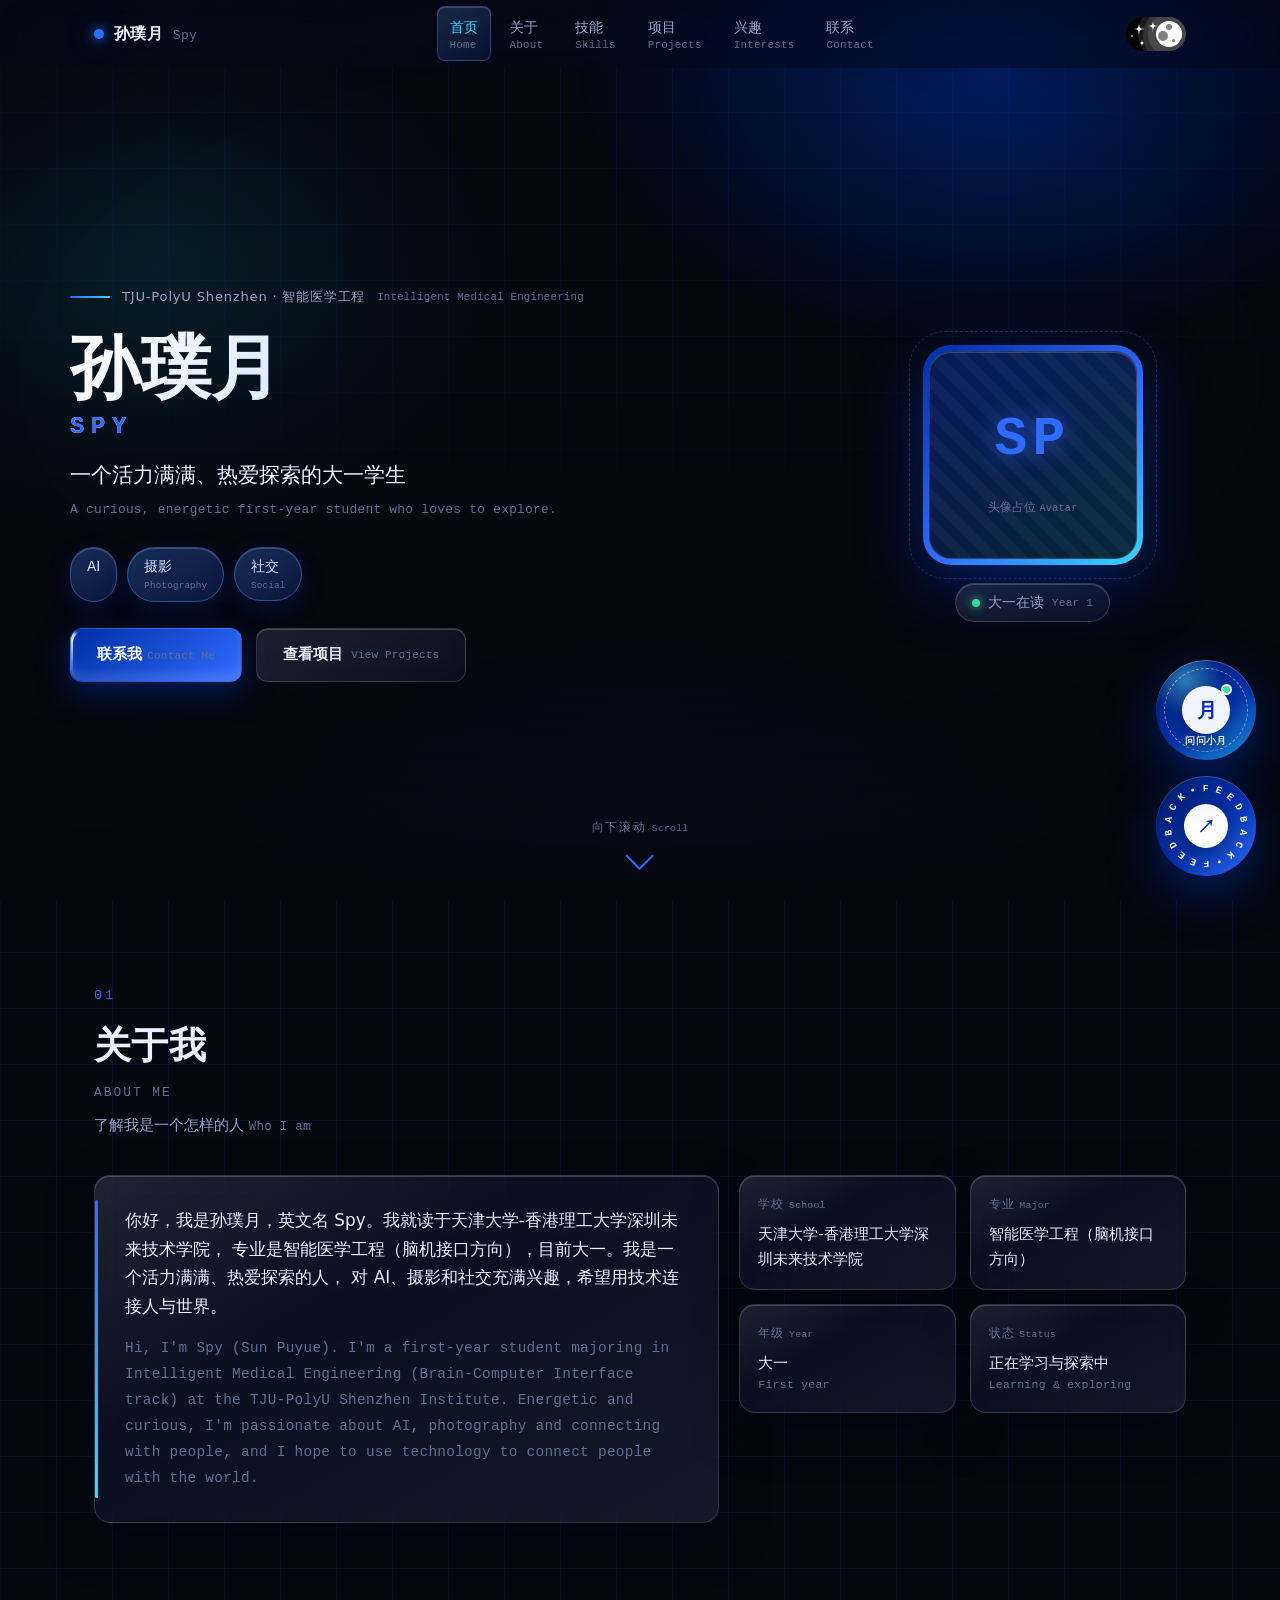
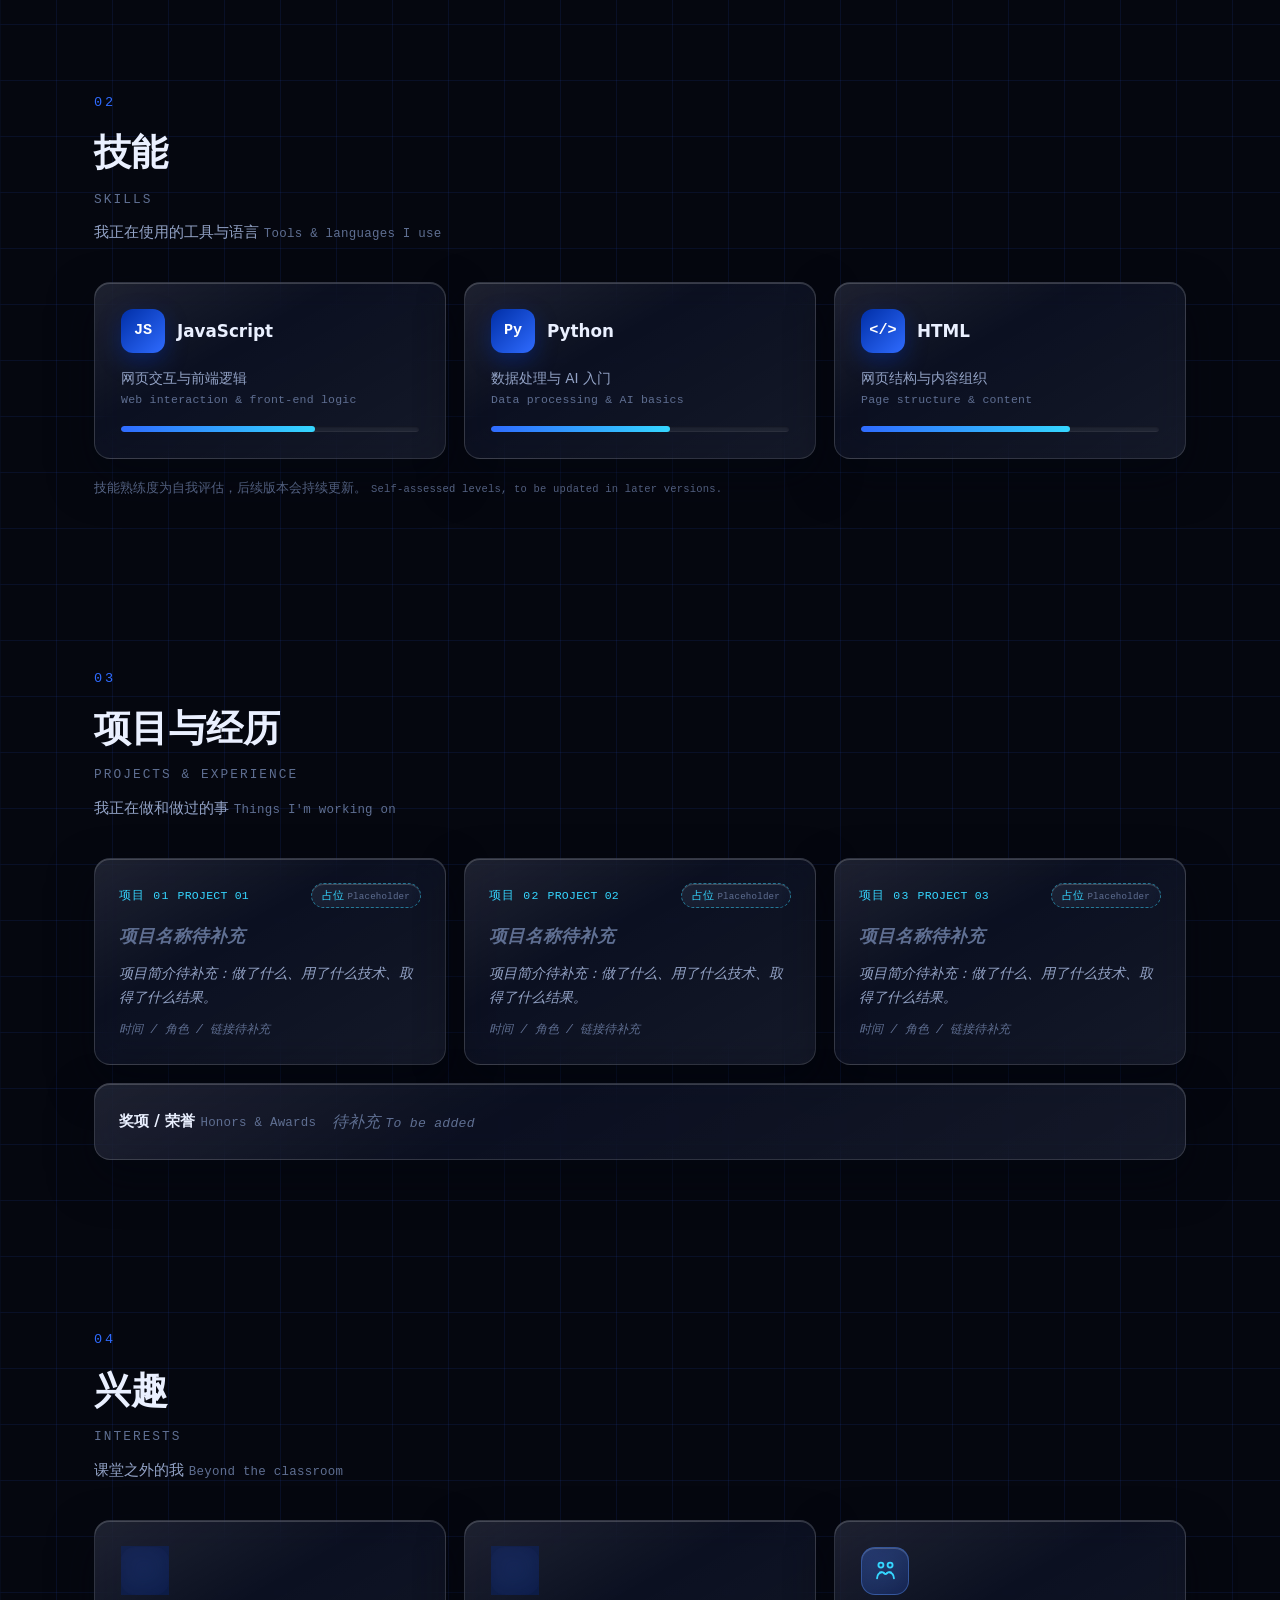
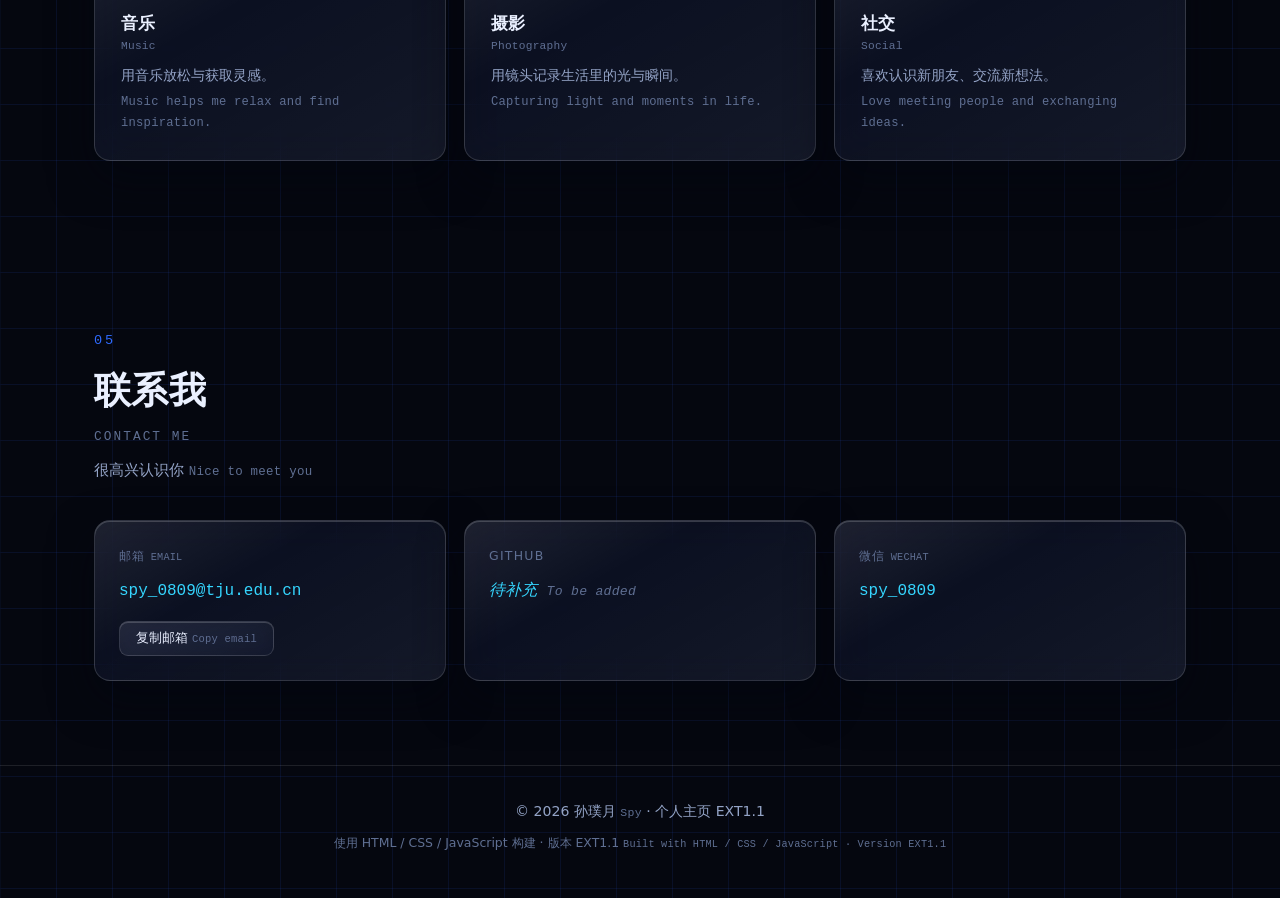
==== commit 43346a1e: "Replace social interest icon" ====
--- a/docs/index.html
+++ b/docs/index.html
@@ -18,7 +18,7 @@
   </script>
   <link rel="preconnect" href="https://fonts.googleapis.com" />
   <link rel="icon" href="data:image/svg+xml;utf8,%3Csvg xmlns='http://www.w3.org/2000/svg' viewBox='0 0 64 64'%3E%3Crect width='64' height='64' rx='14' fill='%23050a18'/%3E%3Ccircle cx='32' cy='32' r='15' fill='none' stroke='%232f6bff' stroke-width='5'/%3E%3Ccircle cx='32' cy='32' r='5' fill='%238ab4ff'/%3E%3C/svg%3E" />
-  <link rel="stylesheet" href="style.EXT1.1.css?v=20260924a" />
+  <link rel="stylesheet" href="style.EXT1.1.css?v=20260924b" />
 </head>
 <body id="top">
   <!-- 背景装饰 -->
@@ -27,7 +27,7 @@
   <div class="bg-glow" aria-hidden="true"></div>
   <!-- 首屏以外区域的「交互式网格背景」
        （参考 Magic UI Interactive Grid Pattern，改用原生 SVG + 指针追踪实现；
-        SVG 内的方格由 script.EXT1.1.js?v=20260924a 按容器尺寸动态生成） -->
+        SVG 内的方格由 script.EXT1.1.js?v=20260924b 按容器尺寸动态生成） -->
   <div class="igrid-layer" aria-hidden="true">
     <svg class="igrid" id="interactiveGrid" xmlns="http://www.w3.org/2000/svg" focusable="false"></svg>
   </div>
@@ -299,7 +299,14 @@
           <p>用镜头记录生活里的光与瞬间。 <span class="en">Capturing light and moments in life.</span></p>
         </div>
         <div class="card interest-card">
-          <span class="interest-emoji" aria-hidden="true">◎</span>
+          <span class="interest-emoji interest-emoji--social" aria-hidden="true">
+            <svg viewBox="0 0 24 24" width="25" height="25" fill="none" stroke="currentColor" stroke-width="1.8" stroke-linecap="round" stroke-linejoin="round">
+              <circle cx="7.6" cy="6.8" r="2.4"/><circle cx="16.4" cy="6.8" r="2.4"/>
+              <path d="M3.9 19.5c.2-3.4 1.6-5.5 4.6-5.7"/><path d="M20.1 19.5c-.2-3.4-1.6-5.5-4.6-5.7"/>
+              <path d="M6.7 13.9c1.5-.6 3-.3 4.1.8"/><path d="M17.3 13.9c-1.5-.6-3-.3-4.1.8"/>
+              <path d="M10.8 14.7c.7.7 1.7.7 2.4 0"/>
+            </svg>
+          </span>
           <h3>社交 <span class="en">Social</span></h3>
           <p>喜欢认识新朋友、交流新想法。 <span class="en">Love meeting people and exchanging ideas.</span></p>
         </div>
@@ -360,8 +367,8 @@
         <button class="twin-close" id="twinClose" type="button" aria-label="关闭数字分身">×</button>
         <div class="twin-avatar" id="twinAvatar" data-state="idle">
           <div class="twin-avatar__portrait">
-            <img class="twin-avatar__image twin-avatar__image--open" src="avatar_xiaoyue_open.EXT1.1.png?v=20260924a" alt="小月的 Q 版形象" draggable="false" />
-            <img class="twin-avatar__image twin-avatar__image--blink" src="avatar_xiaoyue_blink.EXT1.1.png?v=20260924a" alt="" aria-hidden="true" draggable="false" />
+            <img class="twin-avatar__image twin-avatar__image--open" src="avatar_xiaoyue_open.EXT1.1.png?v=20260924b" alt="小月的 Q 版形象" draggable="false" />
+            <img class="twin-avatar__image twin-avatar__image--blink" src="avatar_xiaoyue_blink.EXT1.1.png?v=20260924b" alt="" aria-hidden="true" draggable="false" />
             <div class="twin-avatar__thinking" aria-hidden="true"><i></i><i></i><i></i></div>
           </div>
           <div class="twin-avatar__status" id="twinAvatarStatus">在线 · 资料速答模式</div>
@@ -451,7 +458,7 @@
     </div>
   </dialog>
 
-  <script src="config.EXT1.1.js?v=20260924a"></script>
-  <script src="script.EXT1.1.js?v=20260924a"></script>
+  <script src="config.EXT1.1.js?v=20260924b"></script>
+  <script src="script.EXT1.1.js?v=20260924b"></script>
 </body>
 </html>
--- a/docs/style.EXT1.1.css
+++ b/docs/style.EXT1.1.css
@@ -899,6 +899,7 @@
   backdrop-filter: blur(var(--glass-blur-sm)) saturate(var(--glass-sat));
   -webkit-backdrop-filter: blur(var(--glass-blur-sm)) saturate(var(--glass-sat));
 }
+.interest-emoji svg { display: block; width: 25px; height: 25px; }
 .interest-card h3 { font-size: 1.05rem; margin-bottom: 8px; }
 .interest-card h3 .en { display: block; font-size: 0.7rem; }
 .interest-card p { font-size: 0.88rem; color: var(--muted); }
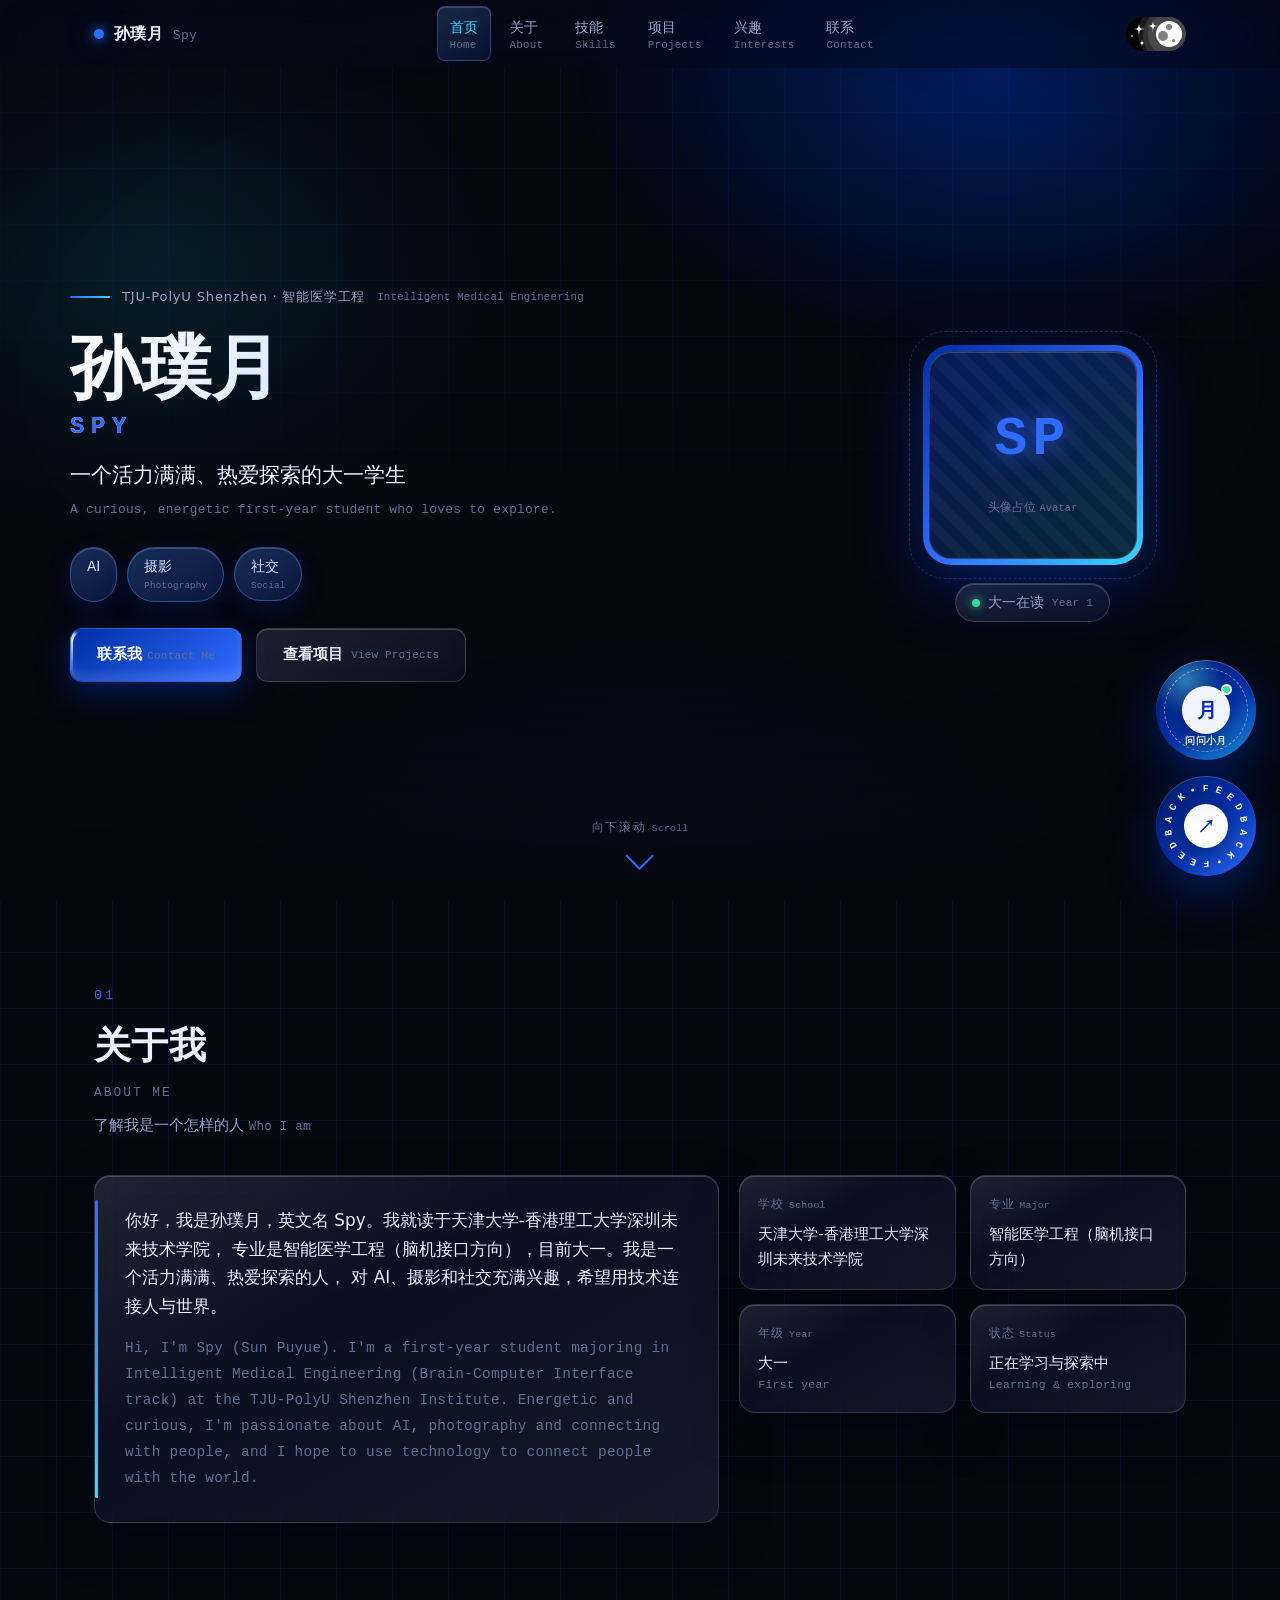
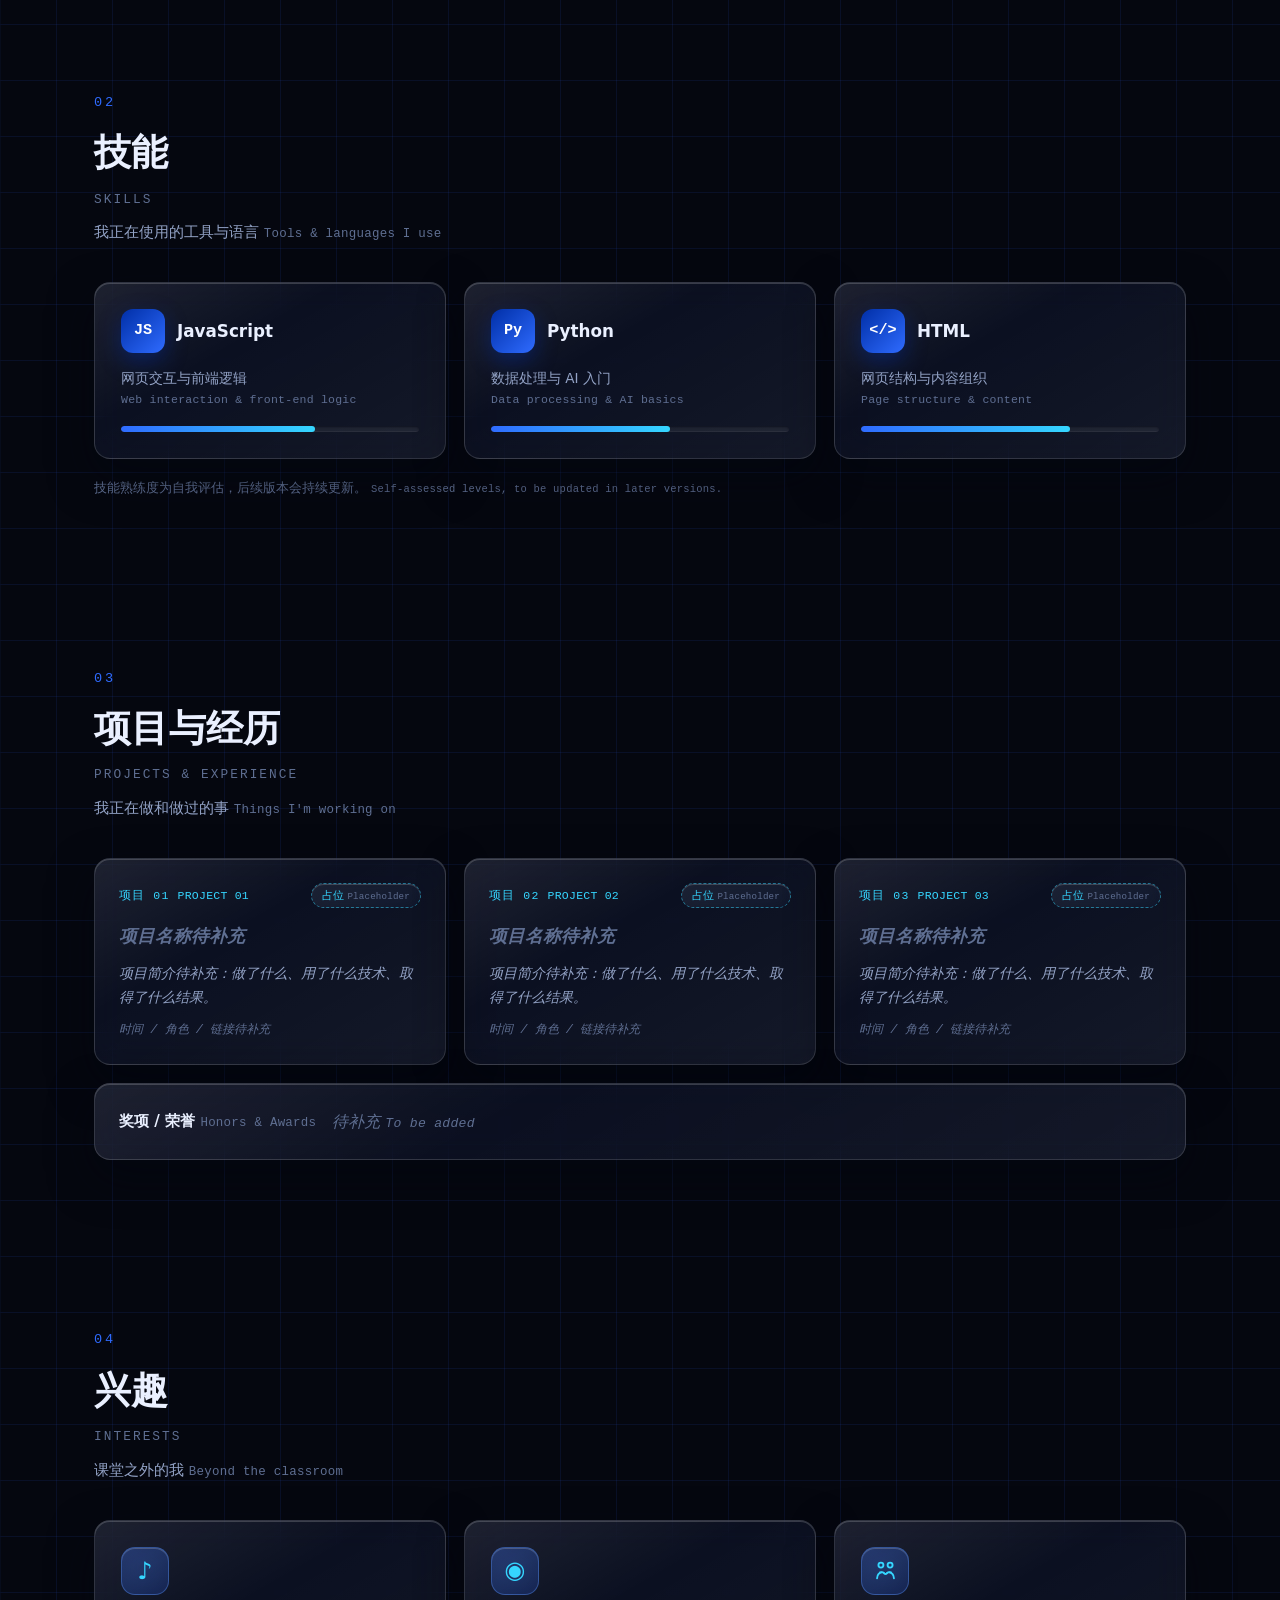
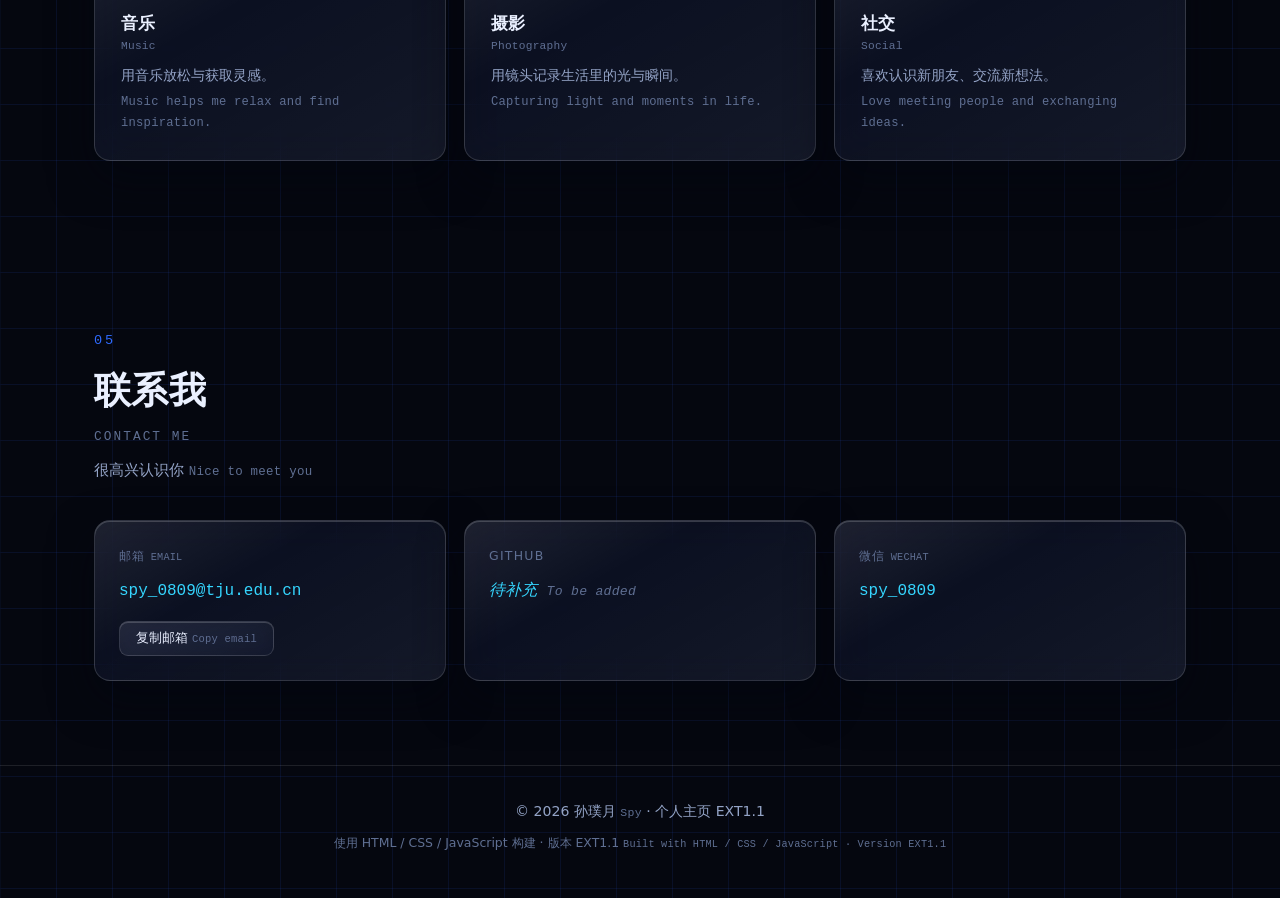
==== commit 4d6b3706: "Make opening loader theme aware" ====
--- a/docs/index.html
+++ b/docs/index.html
@@ -7,6 +7,8 @@
   <meta name="description" content="孙璞月（Spy）的个人主页 — 天津大学-香港理工大学深圳未来技术学院，智能医学工程（脑机接口方向）大一学生。" />
   <meta name="theme-color" content="#05070f" />
   <script>
+    document.documentElement.classList.add("splash-active");
+    window.__ext11SplashStart = performance.now();
     (function () {
       try {
         var savedTheme = localStorage.getItem("spy-theme");
@@ -16,18 +18,33 @@
       }
     })();
   </script>
+  <style>
+    html.splash-active, html.splash-active body { overflow: hidden; }
+    #siteSplash { position: fixed; inset: 0; z-index: 9999; display: grid; place-items: center; background: #05070f; opacity: 1; transition: opacity .4s ease; }
+    html[data-theme="light"] #siteSplash { background: #f4f8ff; }
+    #siteSplash.is-hidden { opacity: 0; pointer-events: none; }
+  </style>
+  <noscript><style>#siteSplash { display: none !important; } html.splash-active, html.splash-active body { overflow: auto !important; }</style></noscript>
   <link rel="preconnect" href="https://fonts.googleapis.com" />
   <link rel="icon" href="data:image/svg+xml;utf8,%3Csvg xmlns='http://www.w3.org/2000/svg' viewBox='0 0 64 64'%3E%3Crect width='64' height='64' rx='14' fill='%23050a18'/%3E%3Ccircle cx='32' cy='32' r='15' fill='none' stroke='%232f6bff' stroke-width='5'/%3E%3Ccircle cx='32' cy='32' r='5' fill='%238ab4ff'/%3E%3C/svg%3E" />
-  <link rel="stylesheet" href="style.EXT1.1.css?v=20260924b" />
+  <link rel="stylesheet" href="style.EXT1.1.css?v=20260924d" />
 </head>
 <body id="top">
+  <!-- EXT1.1 opening loader: Uiverse bright-lizard-8 by dexter-st (MIT License) -->
+  <div class="site-splash" id="siteSplash" role="status" aria-live="polite" aria-label="正在加载网站 Loading">
+    <div class="ext11-loader-wrapper" aria-hidden="true">
+      <span class="ext11-loader-letter">G</span><span class="ext11-loader-letter">e</span><span class="ext11-loader-letter">n</span><span class="ext11-loader-letter">e</span><span class="ext11-loader-letter">r</span><span class="ext11-loader-letter">a</span><span class="ext11-loader-letter">t</span><span class="ext11-loader-letter">i</span><span class="ext11-loader-letter">n</span><span class="ext11-loader-letter">g</span>
+      <div class="ext11-loader"></div>
+    </div>
+  </div>
+
   <!-- 背景装饰 -->
   <!-- 首屏静态网格（V2.2 起仅覆盖首屏区域，保持 V1/V2.1 的首屏观感不变） -->
   <div class="bg-grid" aria-hidden="true"></div>
   <div class="bg-glow" aria-hidden="true"></div>
   <!-- 首屏以外区域的「交互式网格背景」
        （参考 Magic UI Interactive Grid Pattern，改用原生 SVG + 指针追踪实现；
-        SVG 内的方格由 script.EXT1.1.js?v=20260924b 按容器尺寸动态生成） -->
+        SVG 内的方格由 script.EXT1.1.js?v=20260924d 按容器尺寸动态生成） -->
   <div class="igrid-layer" aria-hidden="true">
     <svg class="igrid" id="interactiveGrid" xmlns="http://www.w3.org/2000/svg" focusable="false"></svg>
   </div>
@@ -367,8 +384,8 @@
         <button class="twin-close" id="twinClose" type="button" aria-label="关闭数字分身">×</button>
         <div class="twin-avatar" id="twinAvatar" data-state="idle">
           <div class="twin-avatar__portrait">
-            <img class="twin-avatar__image twin-avatar__image--open" src="avatar_xiaoyue_open.EXT1.1.png?v=20260924b" alt="小月的 Q 版形象" draggable="false" />
-            <img class="twin-avatar__image twin-avatar__image--blink" src="avatar_xiaoyue_blink.EXT1.1.png?v=20260924b" alt="" aria-hidden="true" draggable="false" />
+            <img class="twin-avatar__image twin-avatar__image--open" src="avatar_xiaoyue_open.EXT1.1.png?v=20260924d" alt="小月的 Q 版形象" draggable="false" />
+            <img class="twin-avatar__image twin-avatar__image--blink" src="avatar_xiaoyue_blink.EXT1.1.png?v=20260924d" alt="" aria-hidden="true" draggable="false" />
             <div class="twin-avatar__thinking" aria-hidden="true"><i></i><i></i><i></i></div>
           </div>
           <div class="twin-avatar__status" id="twinAvatarStatus">在线 · 资料速答模式</div>
@@ -458,7 +475,7 @@
     </div>
   </dialog>
 
-  <script src="config.EXT1.1.js?v=20260924b"></script>
-  <script src="script.EXT1.1.js?v=20260924b"></script>
+  <script src="config.EXT1.1.js?v=20260924d"></script>
+  <script src="script.EXT1.1.js?v=20260924d"></script>
 </body>
 </html>
--- a/docs/style.EXT1.1.css
+++ b/docs/style.EXT1.1.css
@@ -2172,4 +2172,65 @@
   .twin-close,
   .twin-send,
   .twin-suggestion { transition: none; }
-}+}
+/* EXT1.1 opening loader: Uiverse bright-lizard-8 by dexter-st (MIT License) */
+.site-splash { position: fixed; inset: 0; z-index: 9999; display: grid; place-items: center; background: #05070f; opacity: 1; transition: opacity .4s ease; }
+.site-splash.is-hidden { opacity: 0; pointer-events: none; }
+html[data-theme="light"] .site-splash { background: #f4f8ff; }
+html[data-theme="light"] .ext11-loader-wrapper { color: #002fa7; }
+
+.ext11-loader-wrapper {
+  position: relative;
+  width: 180px;
+  height: 180px;
+  display: flex;
+  align-items: center;
+  justify-content: center;
+  color: #fff;
+  font-family: "Inter", sans-serif;
+  font-size: 1.2em;
+  font-weight: 300;
+  letter-spacing: .015em;
+  user-select: none;
+}
+.ext11-loader {
+  position: absolute;
+  inset: 0;
+  border-radius: 50%;
+  animation: ext11-loader-rotate 2s linear infinite;
+}
+@keyframes ext11-loader-rotate {
+  0% { transform: rotate(90deg); box-shadow: 0 10px 20px 0 #fff inset, 0 20px 30px 0 #ad5fff inset, 0 60px 60px 0 #471eec inset; }
+  50% { transform: rotate(270deg); box-shadow: 0 10px 20px 0 #fff inset, 0 20px 10px 0 #d60a47 inset, 0 40px 60px 0 #311e80 inset; }
+  100% { transform: rotate(450deg); box-shadow: 0 10px 20px 0 #fff inset, 0 20px 30px 0 #ad5fff inset, 0 60px 60px 0 #471eec inset; }
+}
+.ext11-loader-letter {
+  position: relative;
+  z-index: 1;
+  display: inline-block;
+  opacity: .4;
+  animation: ext11-loader-letter 2s infinite;
+}
+.ext11-loader-letter:nth-child(1) { animation-delay: 0s; }
+.ext11-loader-letter:nth-child(2) { animation-delay: .1s; }
+.ext11-loader-letter:nth-child(3) { animation-delay: .2s; }
+.ext11-loader-letter:nth-child(4) { animation-delay: .3s; }
+.ext11-loader-letter:nth-child(5) { animation-delay: .4s; }
+.ext11-loader-letter:nth-child(6) { animation-delay: .5s; }
+.ext11-loader-letter:nth-child(7) { animation-delay: .6s; }
+.ext11-loader-letter:nth-child(8) { animation-delay: .7s; }
+.ext11-loader-letter:nth-child(9) { animation-delay: .8s; }
+.ext11-loader-letter:nth-child(10) { animation-delay: .9s; }
+@keyframes ext11-loader-letter {
+  0%, 100% { opacity: .4; transform: translateY(0); }
+  20% { opacity: 1; transform: scale(1.15); }
+  40% { opacity: .7; transform: translateY(0); }
+}
+@media (max-width: 600px) {
+  .ext11-loader-wrapper { width: 144px; height: 144px; font-size: 1rem; }
+}
+@media (prefers-reduced-motion: reduce) {
+  .site-splash { transition: none; }
+  .ext11-loader,
+  .ext11-loader-letter { animation: none !important; }
+}
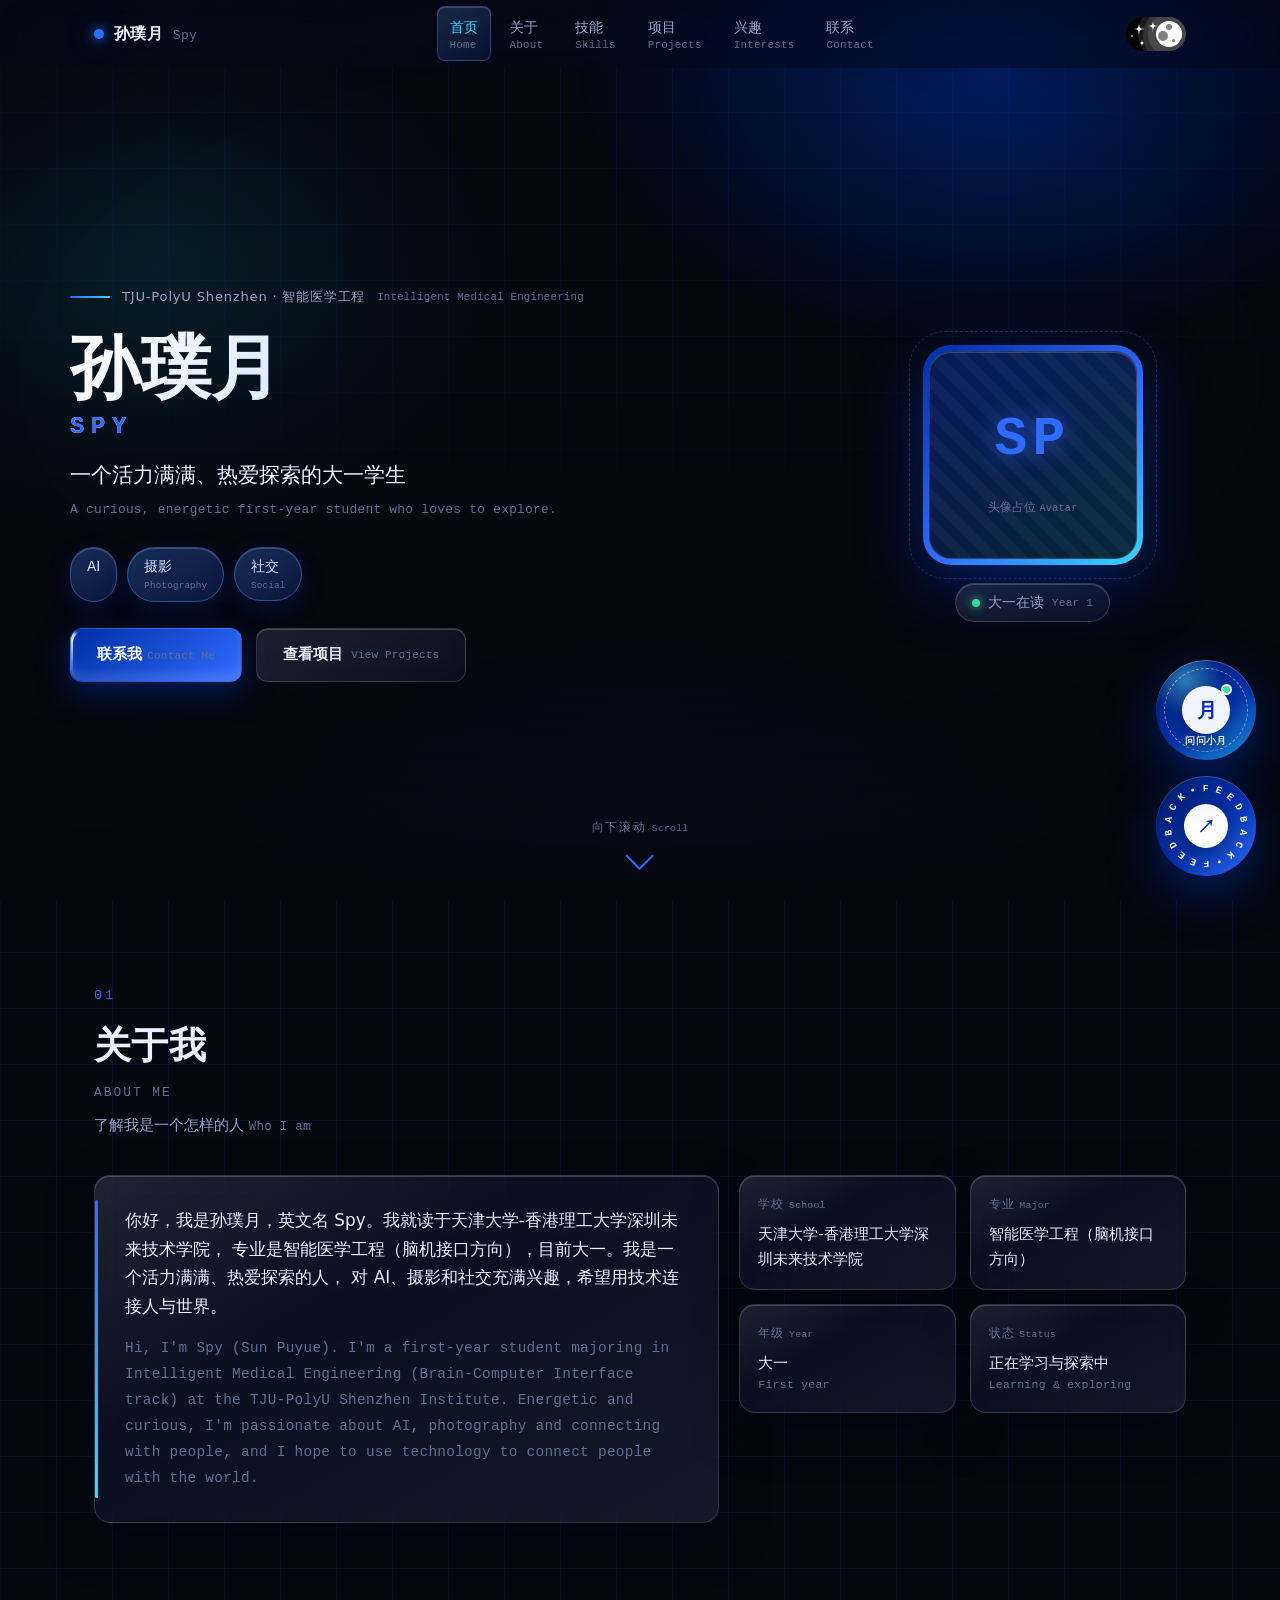
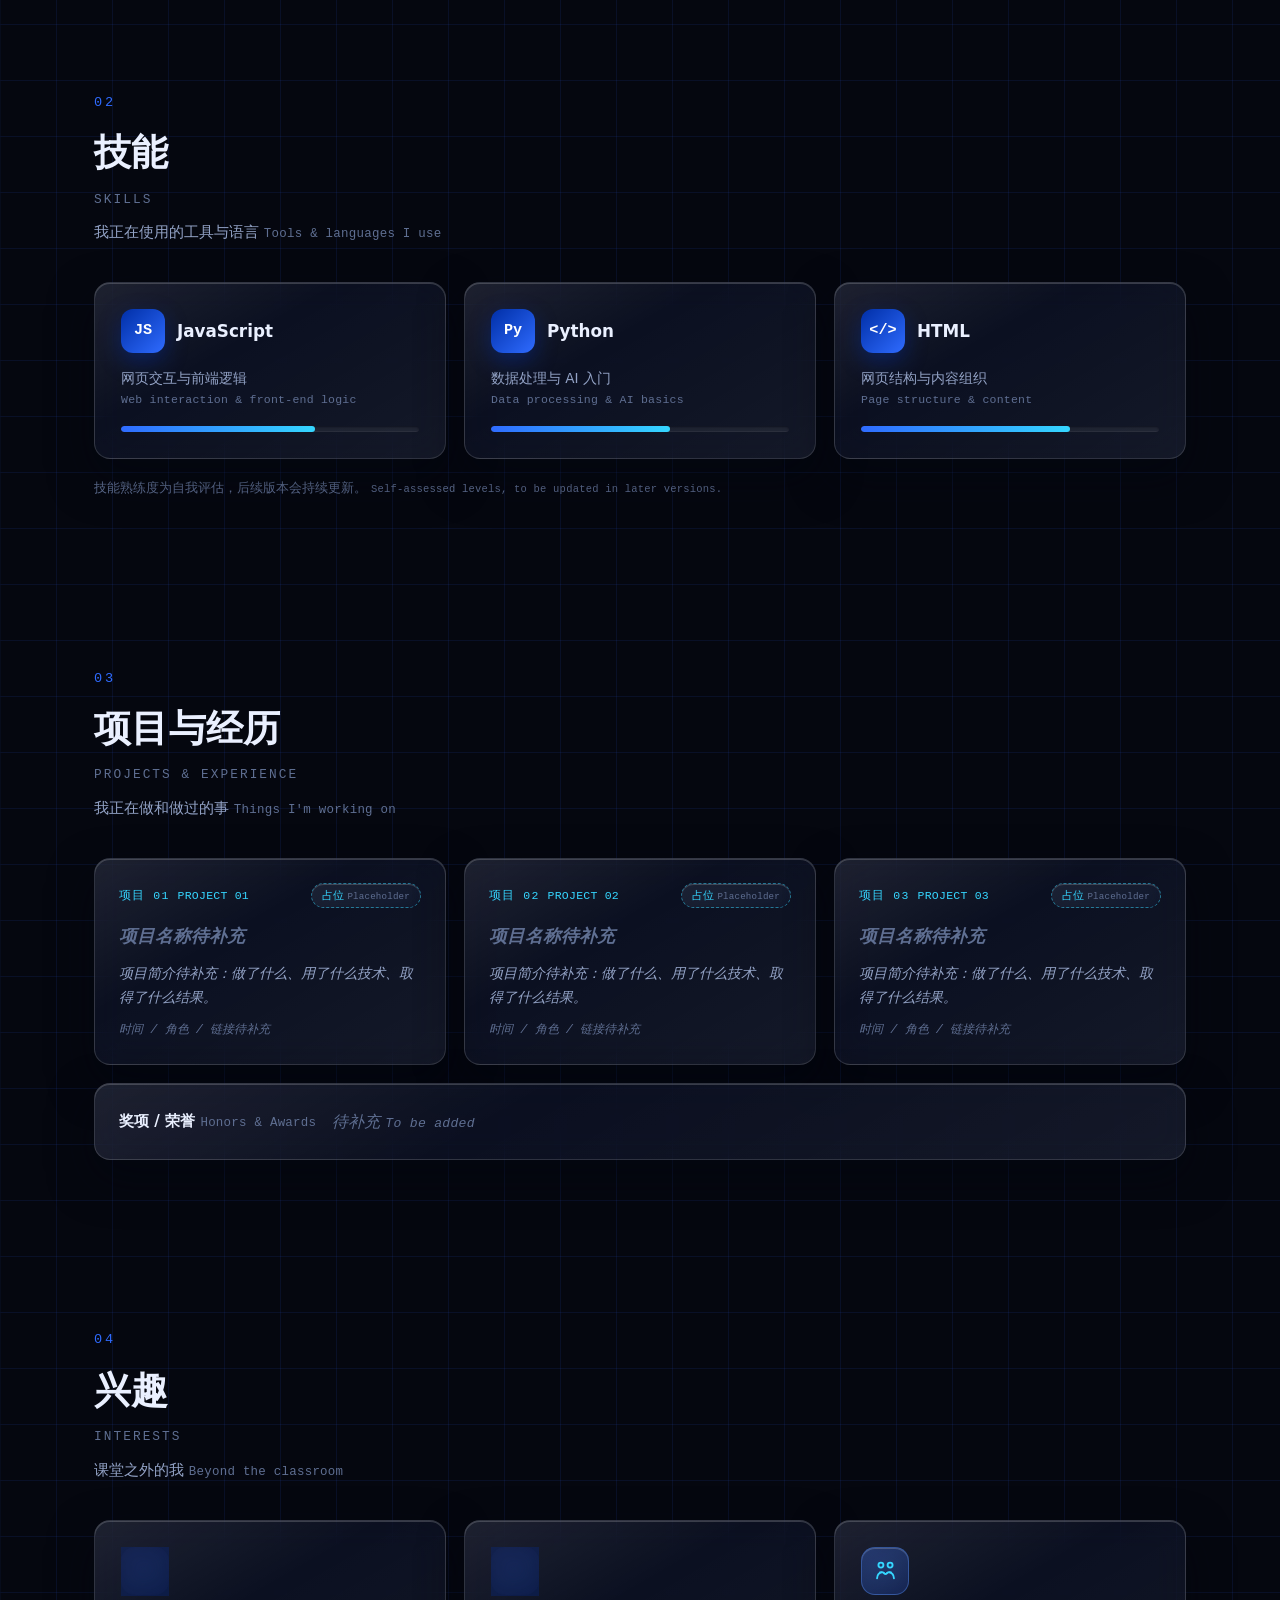
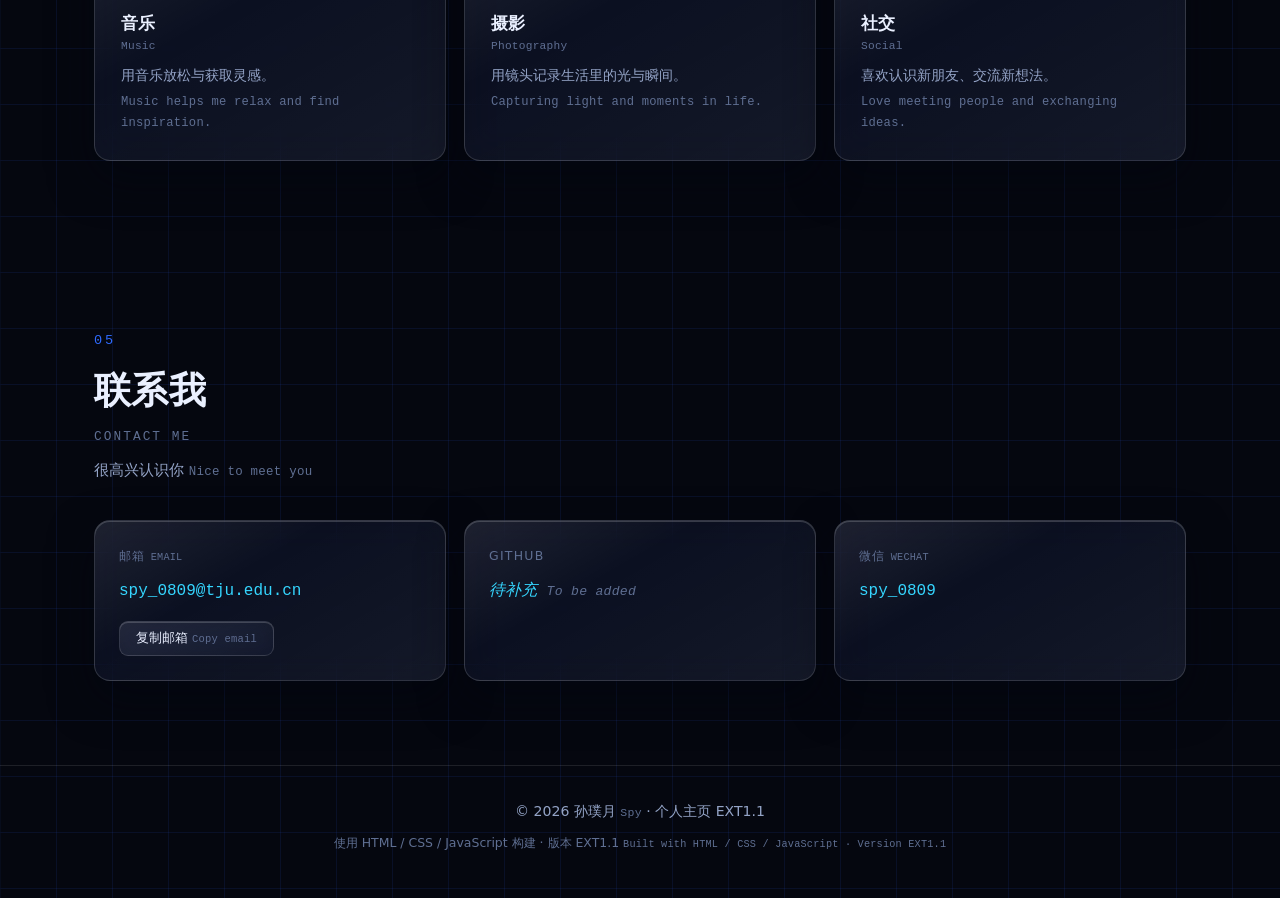
==== commit f8512666: "Fix mobile scroll hint overlap" ====
--- a/docs/index.html
+++ b/docs/index.html
@@ -9,6 +9,19 @@
   <script>
     document.documentElement.classList.add("splash-active");
     window.__ext11SplashStart = performance.now();
+    window.__ext11HideSplash = function () {
+      var splash = document.getElementById("siteSplash");
+      if (!splash || splash.classList.contains("is-hidden")) return;
+      splash.classList.add("is-hidden");
+      document.documentElement.classList.remove("splash-active");
+      window.setTimeout(function () {
+        if (splash.parentNode) splash.parentNode.removeChild(splash);
+      }, 400);
+    };
+    window.setTimeout(window.__ext11HideSplash, 2000);
+    document.addEventListener("DOMContentLoaded", function () {
+      if (performance.now() - window.__ext11SplashStart >= 2000) window.__ext11HideSplash();
+    }, { once: true });
     (function () {
       try {
         var savedTheme = localStorage.getItem("spy-theme");
@@ -27,7 +40,7 @@
   <noscript><style>#siteSplash { display: none !important; } html.splash-active, html.splash-active body { overflow: auto !important; }</style></noscript>
   <link rel="preconnect" href="https://fonts.googleapis.com" />
   <link rel="icon" href="data:image/svg+xml;utf8,%3Csvg xmlns='http://www.w3.org/2000/svg' viewBox='0 0 64 64'%3E%3Crect width='64' height='64' rx='14' fill='%23050a18'/%3E%3Ccircle cx='32' cy='32' r='15' fill='none' stroke='%232f6bff' stroke-width='5'/%3E%3Ccircle cx='32' cy='32' r='5' fill='%238ab4ff'/%3E%3C/svg%3E" />
-  <link rel="stylesheet" href="style.EXT1.1.css?v=20260924d" />
+  <link rel="stylesheet" href="style.EXT1.1.css?v=20260924f" />
 </head>
 <body id="top">
   <!-- EXT1.1 opening loader: Uiverse bright-lizard-8 by dexter-st (MIT License) -->
@@ -44,7 +57,7 @@
   <div class="bg-glow" aria-hidden="true"></div>
   <!-- 首屏以外区域的「交互式网格背景」
        （参考 Magic UI Interactive Grid Pattern，改用原生 SVG + 指针追踪实现；
-        SVG 内的方格由 script.EXT1.1.js?v=20260924d 按容器尺寸动态生成） -->
+        SVG 内的方格由 script.EXT1.1.js?v=20260924f 按容器尺寸动态生成） -->
   <div class="igrid-layer" aria-hidden="true">
     <svg class="igrid" id="interactiveGrid" xmlns="http://www.w3.org/2000/svg" focusable="false"></svg>
   </div>
@@ -384,8 +397,8 @@
         <button class="twin-close" id="twinClose" type="button" aria-label="关闭数字分身">×</button>
         <div class="twin-avatar" id="twinAvatar" data-state="idle">
           <div class="twin-avatar__portrait">
-            <img class="twin-avatar__image twin-avatar__image--open" src="avatar_xiaoyue_open.EXT1.1.png?v=20260924d" alt="小月的 Q 版形象" draggable="false" />
-            <img class="twin-avatar__image twin-avatar__image--blink" src="avatar_xiaoyue_blink.EXT1.1.png?v=20260924d" alt="" aria-hidden="true" draggable="false" />
+            <img class="twin-avatar__image twin-avatar__image--open" src="avatar_xiaoyue_open.EXT1.1.png?v=20260924f" alt="小月的 Q 版形象" draggable="false" />
+            <img class="twin-avatar__image twin-avatar__image--blink" src="avatar_xiaoyue_blink.EXT1.1.png?v=20260924f" alt="" aria-hidden="true" draggable="false" />
             <div class="twin-avatar__thinking" aria-hidden="true"><i></i><i></i><i></i></div>
           </div>
           <div class="twin-avatar__status" id="twinAvatarStatus">在线 · 资料速答模式</div>
@@ -475,7 +488,7 @@
     </div>
   </dialog>
 
-  <script src="config.EXT1.1.js?v=20260924d"></script>
-  <script src="script.EXT1.1.js?v=20260924d"></script>
+  <script src="config.EXT1.1.js?v=20260924f"></script>
+  <script src="script.EXT1.1.js?v=20260924f"></script>
 </body>
 </html>
--- a/docs/style.EXT1.1.css
+++ b/docs/style.EXT1.1.css
@@ -1180,7 +1180,14 @@
 
 @media (max-width: 600px) {
   .section { padding: 60px 18px; }
-  .hero { padding: calc(var(--nav-h) + 34px) 18px 50px; }
+  .hero { padding: calc(var(--nav-h) + 34px) 18px 28px; }
+  .scroll-hint {
+    position: relative;
+    left: auto;
+    bottom: auto;
+    transform: none;
+    margin: 26px auto 0;
+  }
   .nav-inner { padding: 0 16px; }
   .brand-text .en { display: none; }
   .skill-grid,
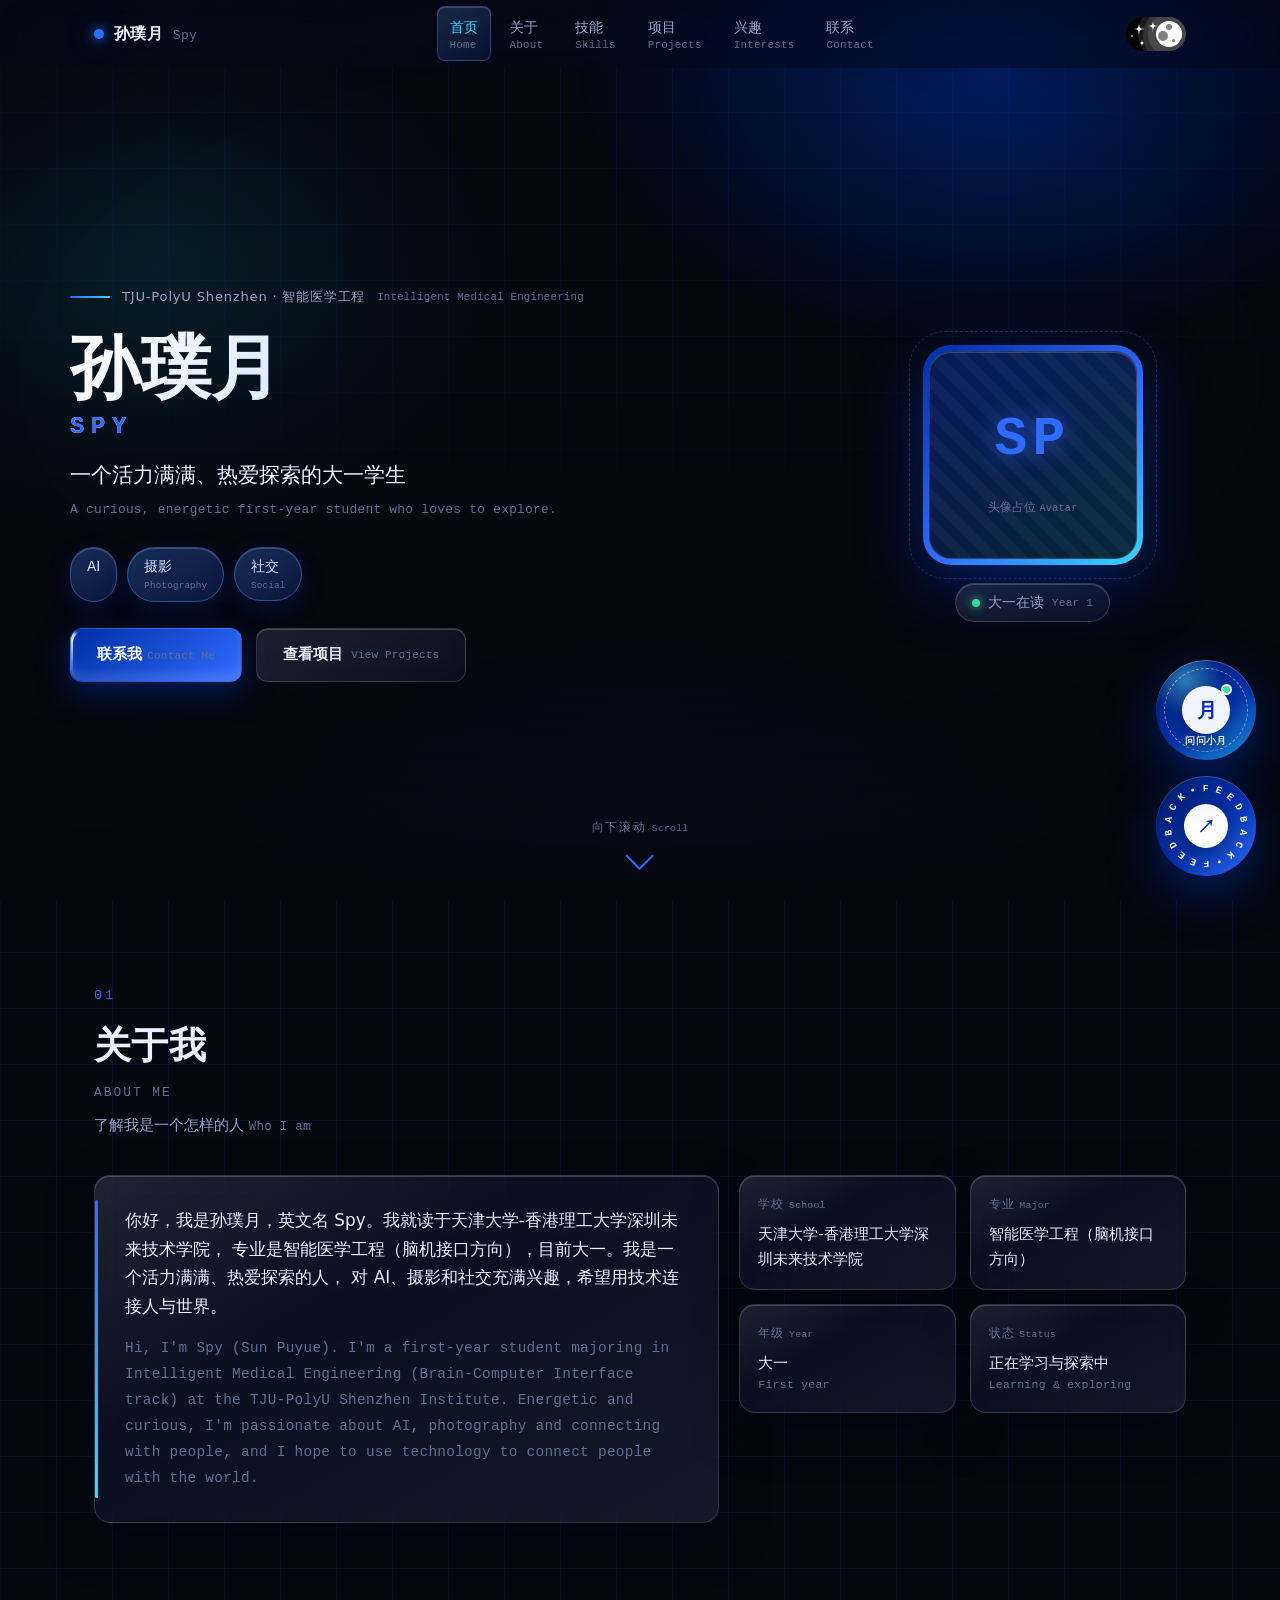
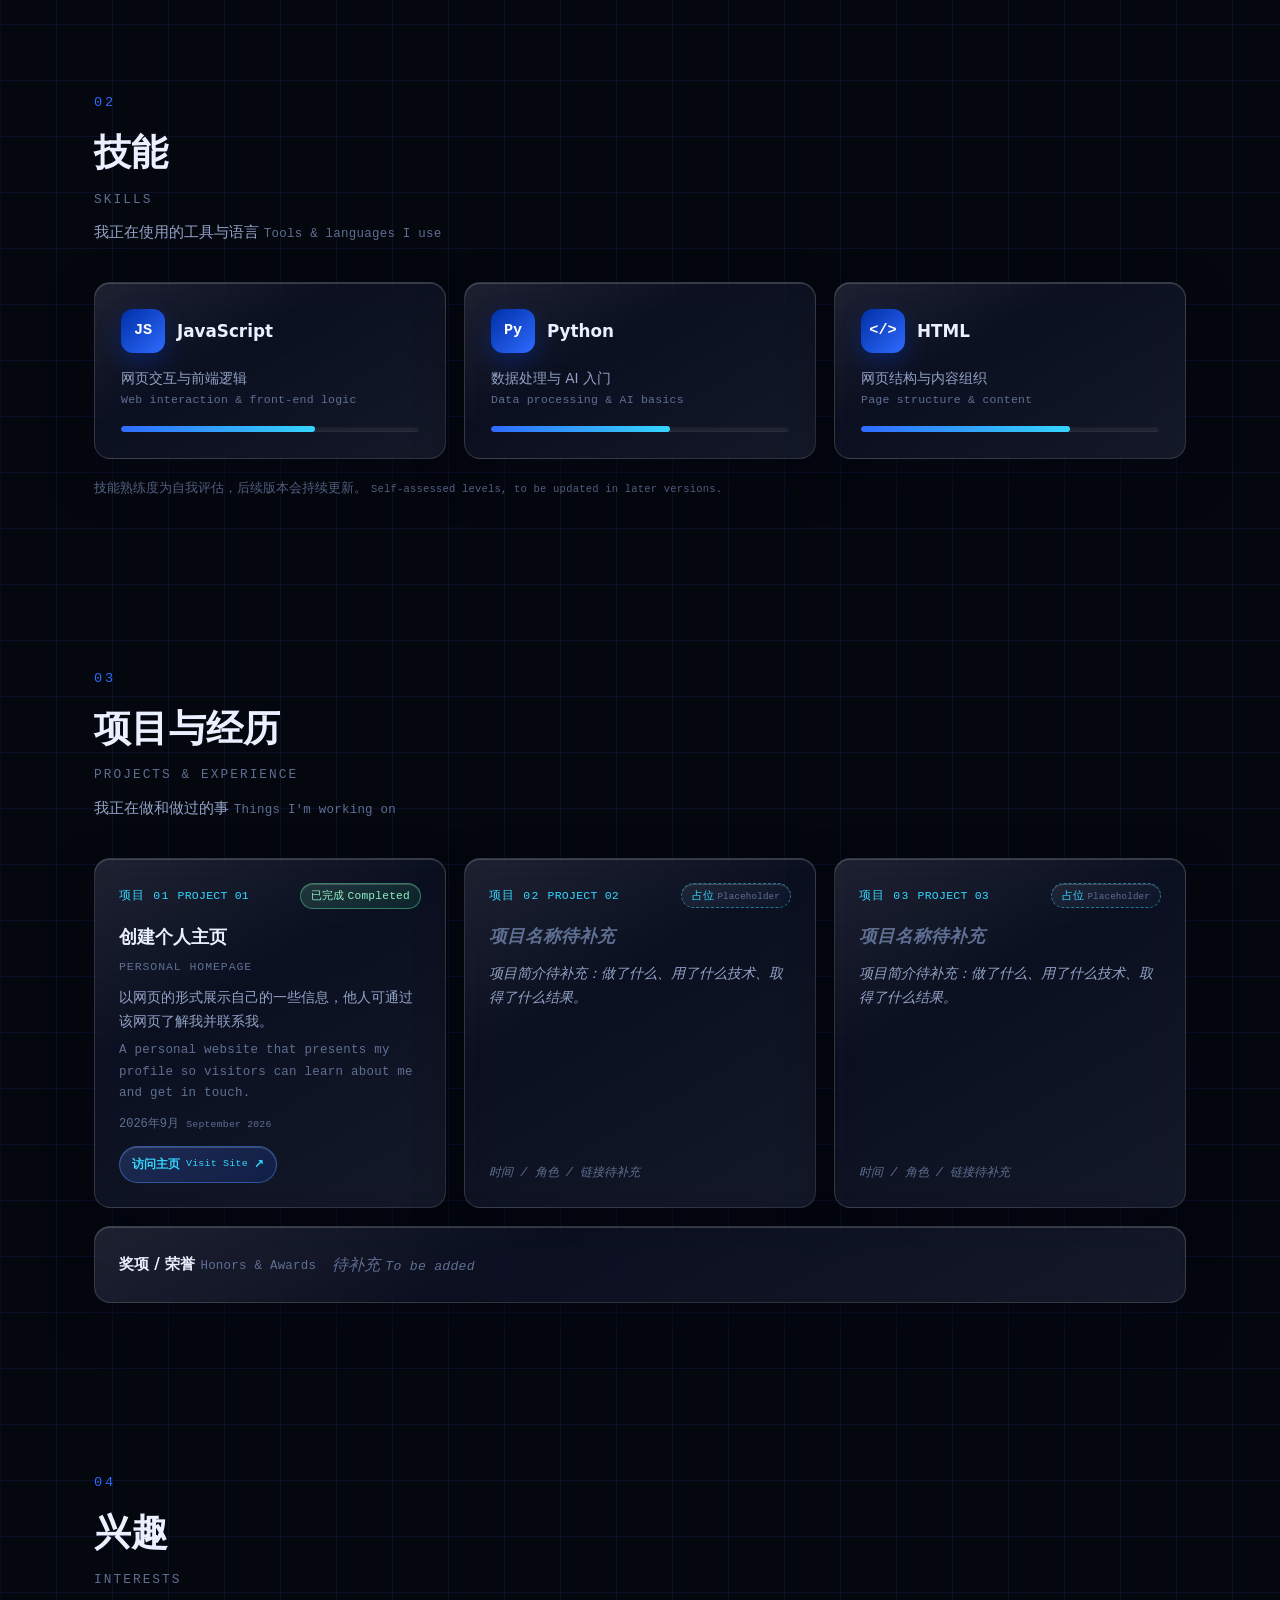
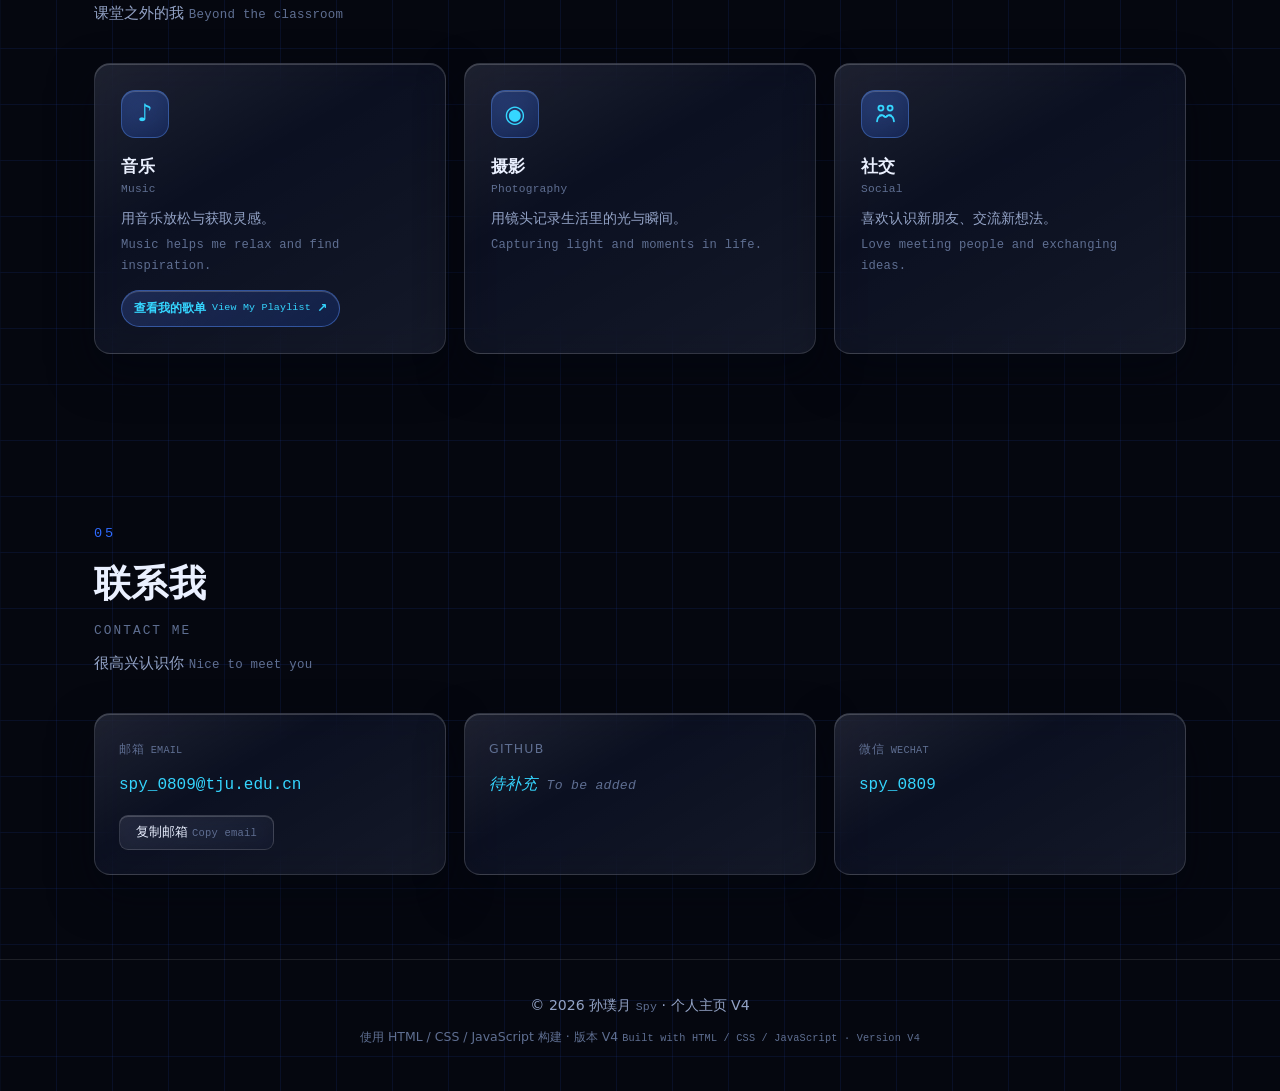
==== commit d13121e7: "Add music playlist link to V4" ====
--- a/docs/index.html
+++ b/docs/index.html
@@ -3,13 +3,13 @@
 <head>
   <meta charset="UTF-8" />
   <meta name="viewport" content="width=device-width, initial-scale=1.0" />
-  <title>孙璞月 Spy | 个人主页 EXT1.1</title>
+  <title>孙璞月 Spy | 个人主页 V4</title>
   <meta name="description" content="孙璞月（Spy）的个人主页 — 天津大学-香港理工大学深圳未来技术学院，智能医学工程（脑机接口方向）大一学生。" />
   <meta name="theme-color" content="#05070f" />
   <script>
     document.documentElement.classList.add("splash-active");
-    window.__ext11SplashStart = performance.now();
-    window.__ext11HideSplash = function () {
+    window.__v4SplashStart = performance.now();
+    window.__v4HideSplash = function () {
       var splash = document.getElementById("siteSplash");
       if (!splash || splash.classList.contains("is-hidden")) return;
       splash.classList.add("is-hidden");
@@ -18,9 +18,9 @@
         if (splash.parentNode) splash.parentNode.removeChild(splash);
       }, 400);
     };
-    window.setTimeout(window.__ext11HideSplash, 2000);
+    window.setTimeout(window.__v4HideSplash, 2000);
     document.addEventListener("DOMContentLoaded", function () {
-      if (performance.now() - window.__ext11SplashStart >= 2000) window.__ext11HideSplash();
+      if (performance.now() - window.__v4SplashStart >= 2000) window.__v4HideSplash();
     }, { once: true });
     (function () {
       try {
@@ -40,14 +40,14 @@
   <noscript><style>#siteSplash { display: none !important; } html.splash-active, html.splash-active body { overflow: auto !important; }</style></noscript>
   <link rel="preconnect" href="https://fonts.googleapis.com" />
   <link rel="icon" href="data:image/svg+xml;utf8,%3Csvg xmlns='http://www.w3.org/2000/svg' viewBox='0 0 64 64'%3E%3Crect width='64' height='64' rx='14' fill='%23050a18'/%3E%3Ccircle cx='32' cy='32' r='15' fill='none' stroke='%232f6bff' stroke-width='5'/%3E%3Ccircle cx='32' cy='32' r='5' fill='%238ab4ff'/%3E%3C/svg%3E" />
-  <link rel="stylesheet" href="style.EXT1.1.css?v=20260924f" />
+  <link rel="stylesheet" href="style.V4.css?v=20261008" />
 </head>
 <body id="top">
-  <!-- EXT1.1 opening loader: Uiverse bright-lizard-8 by dexter-st (MIT License) -->
+  <!-- V4 opening loader: Uiverse bright-lizard-8 by dexter-st (MIT License) -->
   <div class="site-splash" id="siteSplash" role="status" aria-live="polite" aria-label="正在加载网站 Loading">
-    <div class="ext11-loader-wrapper" aria-hidden="true">
-      <span class="ext11-loader-letter">G</span><span class="ext11-loader-letter">e</span><span class="ext11-loader-letter">n</span><span class="ext11-loader-letter">e</span><span class="ext11-loader-letter">r</span><span class="ext11-loader-letter">a</span><span class="ext11-loader-letter">t</span><span class="ext11-loader-letter">i</span><span class="ext11-loader-letter">n</span><span class="ext11-loader-letter">g</span>
-      <div class="ext11-loader"></div>
+    <div class="v4-loader-wrapper" aria-hidden="true">
+      <span class="v4-loader-letter">G</span><span class="v4-loader-letter">e</span><span class="v4-loader-letter">n</span><span class="v4-loader-letter">e</span><span class="v4-loader-letter">r</span><span class="v4-loader-letter">a</span><span class="v4-loader-letter">t</span><span class="v4-loader-letter">i</span><span class="v4-loader-letter">n</span><span class="v4-loader-letter">g</span>
+      <div class="v4-loader"></div>
     </div>
   </div>
 
@@ -57,7 +57,7 @@
   <div class="bg-glow" aria-hidden="true"></div>
   <!-- 首屏以外区域的「交互式网格背景」
        （参考 Magic UI Interactive Grid Pattern，改用原生 SVG + 指针追踪实现；
-        SVG 内的方格由 script.EXT1.1.js?v=20260924f 按容器尺寸动态生成） -->
+        SVG 内的方格由 script.V4.js?v=20261008 按容器尺寸动态生成） -->
   <div class="igrid-layer" aria-hidden="true">
     <svg class="igrid" id="interactiveGrid" xmlns="http://www.w3.org/2000/svg" focusable="false"></svg>
   </div>
@@ -275,11 +275,12 @@
         <article class="card project-card">
           <div class="project-head">
             <span class="project-badge">项目 01 <span class="en">Project 01</span></span>
-            <span class="placeholder-tag">占位 <span class="en">Placeholder</span></span>
-          </div>
-          <h3 class="project-title placeholder-text">项目名称待补充</h3>
-          <p class="project-desc placeholder-text">项目简介待补充：做了什么、用了什么技术、取得了什么结果。</p>
-          <p class="project-meta placeholder-text">时间 / 角色 / 链接待补充</p>
+            <span class="project-status">已完成 <span class="en">Completed</span></span>
+          </div>
+          <h3 class="project-title">创建个人主页 <span class="en">Personal Homepage</span></h3>
+          <p class="project-desc">以网页的形式展示自己的一些信息，他人可通过该网页了解我并联系我。<span class="en">A personal website that presents my profile so visitors can learn about me and get in touch.</span></p>
+          <p class="project-meta">2026年9月 <span class="en">September 2026</span></p>
+          <a class="project-link" href="https://puyuesun.github.io/spy-personal-homepage/" target="_blank" rel="noopener noreferrer" aria-label="访问创建个人主页项目">访问主页 <span class="en">Visit Site</span> <span aria-hidden="true">↗</span></a>
         </article>
 
         <article class="card project-card">
@@ -322,6 +323,7 @@
           <span class="interest-emoji" aria-hidden="true">♪</span>
           <h3>音乐 <span class="en">Music</span></h3>
           <p>用音乐放松与获取灵感。 <span class="en">Music helps me relax and find inspiration.</span></p>
+          <a class="interest-link" href="https://c6.y.qq.com/base/fcgi-bin/u?__=6DHcEl9r97nF" target="_blank" rel="noopener noreferrer" aria-label="在新窗口打开我的 QQ 音乐歌单">查看我的歌单 <span class="en">View My Playlist</span> <span aria-hidden="true">↗</span></a>
         </div>
         <div class="card interest-card">
           <span class="interest-emoji" aria-hidden="true">◉</span>
@@ -374,13 +376,13 @@
   </main>
 
   <footer class="footer">
-    <p>© <span id="year">2026</span> 孙璞月 <span class="en">Spy</span> · 个人主页 EXT1.1</p>
-    <p class="footer-sub">使用 HTML / CSS / JavaScript 构建 · 版本 EXT1.1 <span class="en">Built with HTML / CSS / JavaScript · Version EXT1.1</span></p>
+    <p>© <span id="year">2026</span> 孙璞月 <span class="en">Spy</span> · 个人主页 V4</p>
+    <p class="footer-sub">使用 HTML / CSS / JavaScript 构建 · 版本 V4 <span class="en">Built with HTML / CSS / JavaScript · Version V4</span></p>
   </footer>
 
 
 
-  <!-- EXT1.1 数字分身入口：与 Feedback 形成右下角竖向入口栈 -->
+  <!-- V4 数字分身入口：与 Feedback 形成右下角竖向入口栈 -->
   <button class="twin-fab" id="twinFab" type="button" aria-haspopup="dialog" aria-controls="twinDialog" aria-label="打开小月 AI 数字分身">
     <span class="twin-fab__orbit" aria-hidden="true"></span>
     <span class="twin-fab__core" aria-hidden="true">
@@ -390,15 +392,15 @@
     <span class="twin-fab__label" aria-hidden="true">问问小月</span>
   </button>
 
-  <!-- EXT1.1 数字分身聊天窗：顶部使用 Q 版人物，支持眨眼 / 思考 / 说话 / 离线状态 -->
+  <!-- V4 数字分身聊天窗：顶部使用 Q 版人物，支持眨眼 / 思考 / 说话 / 离线状态 -->
   <dialog class="twin-dialog" id="twinDialog" aria-labelledby="twinTitle">
     <div class="twin-shell">
       <header class="twin-header">
         <button class="twin-close" id="twinClose" type="button" aria-label="关闭数字分身">×</button>
         <div class="twin-avatar" id="twinAvatar" data-state="idle">
           <div class="twin-avatar__portrait">
-            <img class="twin-avatar__image twin-avatar__image--open" src="avatar_xiaoyue_open.EXT1.1.png?v=20260924f" alt="小月的 Q 版形象" draggable="false" />
-            <img class="twin-avatar__image twin-avatar__image--blink" src="avatar_xiaoyue_blink.EXT1.1.png?v=20260924f" alt="" aria-hidden="true" draggable="false" />
+            <img class="twin-avatar__image twin-avatar__image--open" src="avatar_xiaoyue_open.V4.png?v=20261008" alt="小月的 Q 版形象" draggable="false" />
+            <img class="twin-avatar__image twin-avatar__image--blink" src="avatar_xiaoyue_blink.V4.png?v=20261008" alt="" aria-hidden="true" draggable="false" />
             <div class="twin-avatar__thinking" aria-hidden="true"><i></i><i></i><i></i></div>
           </div>
           <div class="twin-avatar__status" id="twinAvatarStatus">在线 · 资料速答模式</div>
@@ -488,7 +490,7 @@
     </div>
   </dialog>
 
-  <script src="config.EXT1.1.js?v=20260924f"></script>
-  <script src="script.EXT1.1.js?v=20260924f"></script>
+  <script src="config.V4.js?v=20261008"></script>
+  <script src="script.V4.js?v=20261008"></script>
 </body>
 </html>
--- a/docs/style.V4.css
+++ b/docs/style.V4.css
@@ -0,0 +1,2296 @@
+/* ==========================================================================
+   孙璞月 Spy · 个人主页  —  V4 样式\n   V4 变更：新增“小月”数字分身、原创 SVG 角色、流式聊天窗、FAQ 降级、\n               深浅主题与移动端适配；基线沿用 V3。
+   视觉方向：简约科技感 / 深色 / 克莱因蓝主色调
+   V2.1 变更：1) 首屏 Hero 增加「漂浮 3D 粒子」Canvas 背景层
+                （参考 Magic UI Floating 3D Particles，改用原生 Canvas 实现）
+             2) 首屏「联系我」按钮改用 Shimmer Button 边框扫光
+                （参考 Magic UI Shimmer Button，改用原生 CSS 实现）
+   V2.2 变更：1) 首屏（Hero）区域的原静态网格保持不变、仅覆盖首屏
+             2) 首屏以外的全部区域改用「交互式网格背景」
+                （参考 Magic UI Interactive Grid Pattern，改用原生 SVG 实现）
+                —— 指针所在的那一格被填充高亮，指针移开后缓慢淡出
+             3) 【玻璃拟态】页面上所有半透明框（18 个卡片 + 导航条 + 各种小控件）
+                统一改为 Glassmorphism：半透明底 + backdrop-filter 模糊 + 浅色描边
+                + 上沿内高光 + 柔和外阴影，令牌见 :root 的 --glass-* 变量
+   V3 变更：保留 V2.3 的主题开关，并新增右下角反馈按钮与反馈弹窗。
+   V2.3 变更：顶部导航栏右侧改为「深色 / 浅色模式」开关 ——
+              原生移植 Uiverse "Switch" by RiccardoRapelli
+              （https://uiverse.io/RiccardoRapelli/jolly-chicken-91，MIT License）。
+              开关控制 <html data-theme="dark|light">，并联动全站配色与首屏粒子。
+              —— 历史留档：本版本曾把该位置做成导航栏「联系我」按钮，
+                 先后试过 Uiverse 流动渐变、Magic UI Rainbow Button、与首屏同款 Shimmer；
+                 用户要求改为主题开关后，这些按钮方案均已移除。
+   ========================================================================== */
+
+:root {
+  /* 主色调：克莱因蓝 */
+  --klein: #002fa7;
+  --klein-soft: #1d4ed8;
+  --klein-bright: #2f6bff;
+  --accent: #35d6ff;
+
+  /* 背景与表面 */
+  --bg: #05070f;
+  --bg-2: #080d1c;
+  --border: rgba(255, 255, 255, 0.10);
+  --border-strong: rgba(47, 107, 255, 0.45);
+
+  /* ---- Glassmorphism（磨砂玻璃）参数 ----
+     V2.2 起，页面上所有「半透明框」统一走这套令牌：
+     玻璃 = 半透明底色 + 背后模糊(backdrop-filter) + 1px 浅色描边 + 上沿内高光 + 柔和外阴影 */
+  --card: rgba(12, 19, 40, 0.50);          /* 玻璃底色：半透明，透出背后的网格与光晕 */
+  --card-hover: rgba(20, 33, 66, 0.56);    /* 悬停时略提亮 */
+  --glass-sheen: linear-gradient(150deg, rgba(255, 255, 255, 0.09), rgba(255, 255, 255, 0.015) 38%, rgba(255, 255, 255, 0.05));
+  --glass-border: rgba(255, 255, 255, 0.14);
+  --glass-border-hover: rgba(94, 150, 255, 0.52);
+  --glass-inner: inset 0 1px 0 rgba(255, 255, 255, 0.18);   /* 上沿高光：玻璃的「厚度」 */
+  --glass-blur: 18px;                      /* 卡片模糊半径 */
+  --glass-blur-sm: 10px;                   /* 小控件模糊半径（省性能） */
+  --glass-sat: 150%;                       /* 提高饱和度，让背后的蓝更透 */
+  --glass-shadow: 0 18px 44px rgba(2, 5, 16, 0.50);
+  --glass-shadow-hover: 0 26px 60px rgba(0, 47, 167, 0.42);
+
+  /* 文字 */
+  --text: #eaf0ff;
+  --muted: #93a3c6;
+  --faint: #5f6f92;
+
+  /* 尺寸 */
+  --maxw: 1140px;
+  --radius: 16px;
+  --radius-sm: 10px;
+  --nav-h: 68px;
+
+  --font-sans: "PingFang SC", "Microsoft YaHei", "Segoe UI", system-ui, -apple-system, sans-serif;
+  --font-mono: "SFMono-Regular", "JetBrains Mono", Consolas, "Courier New", monospace;
+}
+
+* { box-sizing: border-box; margin: 0; padding: 0; }
+
+html { scroll-behavior: smooth; scroll-padding-top: calc(var(--nav-h) + 16px); }
+
+body {
+  position: relative;   /* V2.2：作为背景装饰层（.bg-grid / .igrid-layer）的绝对定位参照 */
+  font-family: var(--font-sans);
+  background: var(--bg);
+  color: var(--text);
+  line-height: 1.7;
+  -webkit-font-smoothing: antialiased;
+  overflow-x: hidden;
+}
+
+a { color: inherit; text-decoration: none; }
+ul { list-style: none; }
+
+.en {
+  font-family: var(--font-mono);
+  font-size: 0.82em;
+  letter-spacing: 0.02em;
+  color: var(--faint);
+  font-weight: 400;
+}
+
+/* ---------- 背景装饰 ---------- */
+/* 首屏静态网格：V2.2 起由「铺满整个视口」改为「只覆盖首屏区域」，
+   高度跟随 --hero-h（由 script.V2.3.js 实测首屏高度写入），
+   因此首屏保持 V1/V2.1 的观感，首屏以外则交给下方 .igrid-layer 的交互式网格 */
+.bg-grid {
+  position: absolute;
+  top: 0; left: 0; right: 0;
+  height: var(--hero-h, 100vh);
+  z-index: -2;
+  pointer-events: none;
+  background-image:
+    linear-gradient(rgba(47, 107, 255, 0.07) 1px, transparent 1px),
+    linear-gradient(90deg, rgba(47, 107, 255, 0.07) 1px, transparent 1px);
+  background-size: 56px 56px;
+  mask-image: radial-gradient(ellipse 90% 70% at 50% 0%, #000 30%, transparent 100%);
+  -webkit-mask-image: radial-gradient(ellipse 90% 70% at 50% 0%, #000 30%, transparent 100%);
+}
+
+.bg-glow {
+  position: fixed;
+  inset: 0;
+  z-index: -1;
+  pointer-events: none;
+  background:
+    radial-gradient(600px 400px at 78% 8%, rgba(0, 47, 167, 0.55), transparent 70%),
+    radial-gradient(500px 380px at 12% 30%, rgba(53, 214, 255, 0.10), transparent 70%),
+    radial-gradient(700px 500px at 50% 110%, rgba(29, 78, 216, 0.20), transparent 70%);
+}
+
+/* ---------- 导航 ---------- */
+/* 导航条 = 通栏磨砂玻璃（与卡片同一套玻璃令牌，模糊更实、底色更浅） */
+.nav {
+  position: fixed;
+  top: 0; left: 0; right: 0;
+  height: var(--nav-h);
+  z-index: 100;
+  backdrop-filter: blur(var(--glass-blur)) saturate(var(--glass-sat));
+  -webkit-backdrop-filter: blur(var(--glass-blur)) saturate(var(--glass-sat));
+  background: rgba(6, 10, 22, 0.55);
+  border-bottom: 1px solid transparent;
+  transition: border-color 0.3s, background 0.3s, box-shadow 0.3s;
+}
+.nav.scrolled {
+  border-bottom-color: var(--glass-border);
+  background: rgba(6, 10, 22, 0.72);
+  box-shadow: 0 10px 30px rgba(2, 5, 16, 0.45);
+}
+
+.nav-inner {
+  max-width: var(--maxw);
+  height: 100%;
+  margin: 0 auto;
+  padding: 0 24px;
+  display: flex;
+  align-items: center;
+  justify-content: space-between;
+  gap: 20px;
+}
+
+.brand {
+  display: flex;
+  align-items: center;
+  gap: 10px;
+  font-weight: 700;
+  letter-spacing: 0.02em;
+  white-space: nowrap;
+}
+.brand-dot {
+  width: 10px; height: 10px;
+  border-radius: 50%;
+  background: var(--klein-bright);
+  box-shadow: 0 0 12px var(--klein-bright), 0 0 24px rgba(47, 107, 255, 0.6);
+}
+.brand-text .en { margin-left: 4px; }
+
+.nav-links { display: flex; gap: 6px; }
+.nav-link {
+  font-size: 0.9rem;
+  color: var(--muted);
+  padding: 8px 12px;
+  border-radius: 8px;
+  border: 1px solid transparent;   /* 预留描边位，激活时加玻璃描边不会跳动 */
+  transition: color 0.2s, background 0.2s, border-color 0.2s, box-shadow 0.2s;
+  white-space: nowrap;
+}
+/* 导航项悬停 / 选中 = 小玻璃片 */
+.nav-link:hover {
+  color: var(--text);
+  background: linear-gradient(150deg, rgba(255, 255, 255, 0.10), rgba(255, 255, 255, 0.03));
+  border-color: var(--glass-border);
+  box-shadow: var(--glass-inner);
+}
+.nav-link.active {
+  color: var(--accent);
+  background: linear-gradient(150deg, rgba(94, 150, 255, 0.22), rgba(47, 107, 255, 0.10));
+  border-color: rgba(94, 150, 255, 0.32);
+  box-shadow: var(--glass-inner);
+}
+.nav-link .en { display: block; font-size: 0.68rem; line-height: 1.2; }
+
+/* ---------- 深色 / 浅色模式开关 ----------
+   原生移植 Uiverse "Switch" by RiccardoRapelli
+   来源：https://uiverse.io/RiccardoRapelli/jolly-chicken-91
+   MIT License；仅将 #input 改为 #themeSwitch，并对动画关键帧加主题前缀避免冲突。
+   选中（checked）= 深色，未选中 = 浅色。 */
+.theme-switch {
+  position: relative;
+  display: inline-block;
+  flex: 0 0 auto;
+  width: 60px;
+  height: 34px;
+}
+
+.theme-switch #themeSwitch {
+  position: absolute;
+  opacity: 0;
+  width: 0;
+  height: 0;
+}
+
+.theme-switch .slider {
+  position: absolute;
+  cursor: pointer;
+  inset: 0;
+  background-color: #2196f3;
+  transition: 0.4s;
+  z-index: 0;
+  overflow: hidden;
+}
+
+.theme-switch .sun-moon {
+  position: absolute;
+  content: "";
+  height: 26px;
+  width: 26px;
+  left: 4px;
+  bottom: 4px;
+  background-color: yellow;
+  transition: 0.4s;
+}
+
+.theme-switch #themeSwitch:checked + .slider {
+  background-color: black;
+}
+
+.theme-switch #themeSwitch:focus-visible + .slider {
+  outline: 3px solid rgba(47, 107, 255, 0.55);
+  outline-offset: 3px;
+}
+
+.theme-switch #themeSwitch:checked + .slider .sun-moon {
+  transform: translateX(26px);
+  background-color: white;
+  animation: theme-rotate-center 0.6s ease-in-out both;
+}
+
+.theme-switch .moon-dot {
+  opacity: 0;
+  transition: 0.4s;
+  fill: gray;
+}
+
+.theme-switch #themeSwitch:checked + .slider .sun-moon .moon-dot {
+  opacity: 1;
+}
+
+.theme-switch .slider.round {
+  border-radius: 34px;
+}
+
+.theme-switch .slider.round .sun-moon {
+  border-radius: 50%;
+}
+
+.theme-switch #theme-moon-dot-1 {
+  left: 10px;
+  top: 3px;
+  position: absolute;
+  width: 6px;
+  height: 6px;
+  z-index: 4;
+}
+
+.theme-switch #theme-moon-dot-2 {
+  left: 2px;
+  top: 10px;
+  position: absolute;
+  width: 10px;
+  height: 10px;
+  z-index: 4;
+}
+
+.theme-switch #theme-moon-dot-3 {
+  left: 16px;
+  top: 18px;
+  position: absolute;
+  width: 3px;
+  height: 3px;
+  z-index: 4;
+}
+
+.theme-switch #theme-light-ray-1,
+.theme-switch #theme-light-ray-2,
+.theme-switch #theme-light-ray-3 {
+  position: absolute;
+  z-index: -1;
+  fill: white;
+  opacity: 10%;
+}
+
+.theme-switch #theme-light-ray-1 { left: -8px; top: -8px; width: 43px; height: 43px; }
+.theme-switch #theme-light-ray-2 { left: -50%; top: -50%; width: 55px; height: 55px; }
+.theme-switch #theme-light-ray-3 { left: -18px; top: -18px; width: 60px; height: 60px; }
+
+.theme-switch .cloud-light,
+.theme-switch .cloud-dark {
+  position: absolute;
+  animation: theme-cloud-move 6s infinite;
+}
+
+.theme-switch .cloud-light { fill: #eee; }
+.theme-switch .cloud-dark { fill: #ccc; animation-delay: 1s; }
+
+.theme-switch #theme-cloud-1 { left: 30px; top: 15px; width: 40px; }
+.theme-switch #theme-cloud-2 { left: 44px; top: 10px; width: 20px; }
+.theme-switch #theme-cloud-3 { left: 18px; top: 24px; width: 30px; }
+.theme-switch #theme-cloud-4 { left: 36px; top: 18px; width: 40px; }
+.theme-switch #theme-cloud-5 { left: 48px; top: 14px; width: 20px; }
+.theme-switch #theme-cloud-6 { left: 22px; top: 26px; width: 30px; }
+
+.theme-switch .stars {
+  position: absolute;
+  inset: 0;
+  display: block;
+  transform: translateY(-32px);
+  opacity: 0;
+  transition: 0.4s;
+}
+
+.theme-switch .star {
+  fill: white;
+  position: absolute;
+  transition: 0.4s;
+  animation: theme-star-twinkle 2s infinite;
+}
+
+.theme-switch #themeSwitch:checked + .slider .stars {
+  transform: translateY(0);
+  opacity: 1;
+}
+
+.theme-switch #theme-star-1 { width: 20px; top: 2px; left: 3px; animation-delay: 0.3s; }
+.theme-switch #theme-star-2 { width: 6px; top: 16px; left: 3px; }
+.theme-switch #theme-star-3 { width: 12px; top: 20px; left: 10px; animation-delay: 0.6s; }
+.theme-switch #theme-star-4 { width: 18px; top: 0; left: 18px; animation-delay: 1.3s; }
+
+@keyframes theme-cloud-move {
+  0% { transform: translateX(0); }
+  40% { transform: translateX(4px); }
+  80% { transform: translateX(-4px); }
+  100% { transform: translateX(0); }
+}
+
+@keyframes theme-star-twinkle {
+  0% { transform: scale(1); }
+  40% { transform: scale(1.2); }
+  80% { transform: scale(0.8); }
+  100% { transform: scale(1); }
+}
+
+@keyframes theme-rotate-center {
+  0% { transform: translateX(0) rotate(0deg); }
+  100% { transform: translateX(26px) rotate(360deg); }
+}
+
+/* ---------- 通用区块 ---------- */
+.section {
+  max-width: var(--maxw);
+  margin: 0 auto;
+  padding: 84px 24px;
+}
+
+.section-head { margin-bottom: 36px; }
+.section-index {
+  font-family: var(--font-mono);
+  font-size: 0.85rem;
+  color: var(--klein-bright);
+  letter-spacing: 0.2em;
+  margin-bottom: 8px;
+}
+.section-title {
+  font-size: clamp(1.6rem, 3.4vw, 2.3rem);
+  font-weight: 700;
+  letter-spacing: 0.01em;
+}
+.section-title .en { display: block; margin-top: 4px; font-size: 0.8rem; letter-spacing: 0.16em; text-transform: uppercase; }
+.section-sub { color: var(--muted); font-size: 0.95rem; margin-top: 10px; }
+
+/* 卡片 = 磨砂玻璃面板（Glassmorphism）
+   半透明底色 + backdrop-filter 模糊背后内容 + 1px 浅色描边 + 上沿内高光 + 柔和外阴影 */
+.card {
+  position: relative;
+  overflow: hidden;
+  padding: 24px;
+  border-radius: var(--radius);
+  background: var(--glass-sheen), var(--card);
+  border: 1px solid var(--glass-border);
+  box-shadow: var(--glass-shadow), var(--glass-inner);
+  backdrop-filter: blur(var(--glass-blur)) saturate(var(--glass-sat));
+  -webkit-backdrop-filter: blur(var(--glass-blur)) saturate(var(--glass-sat));
+  transition: border-color 0.25s, background 0.25s, transform 0.25s, box-shadow 0.25s;
+}
+.card:hover {
+  border-color: var(--glass-border-hover);
+  background: var(--glass-sheen), var(--card-hover);
+  box-shadow: var(--glass-shadow-hover), var(--glass-inner);
+  transform: translateY(-3px);
+}
+
+.placeholder-text { color: var(--faint); font-style: italic; }
+/* 占位标签 = 虚线描边的玻璃小片（保留原有虚线语义，补上玻璃底与模糊） */
+.placeholder-tag {
+  font-size: 0.7rem;
+  color: var(--accent);
+  padding: 2px 10px;
+  border-radius: 999px;
+  white-space: nowrap;
+  border: 1px dashed rgba(53, 214, 255, 0.5);
+  background: linear-gradient(150deg, rgba(255, 255, 255, 0.07), rgba(255, 255, 255, 0.02)), rgba(10, 16, 34, 0.38);
+  box-shadow: var(--glass-inner);
+  backdrop-filter: blur(var(--glass-blur-sm)) saturate(var(--glass-sat));
+  -webkit-backdrop-filter: blur(var(--glass-blur-sm)) saturate(var(--glass-sat));
+}
+
+/* ---------- Hero ---------- */
+.hero {
+  min-height: 100vh;
+  width: 100%;
+  padding: calc(var(--nav-h) + 60px) 24px 60px;
+  display: flex;
+  flex-direction: column;
+  justify-content: center;
+  position: relative;
+  overflow: hidden;
+}
+
+/* --- 首屏 3D 粒子背景层（V2.1 新增） --- */
+.hero-bg {
+  position: absolute;
+  inset: 0;
+  z-index: 0;
+  pointer-events: none;
+  overflow: hidden;
+}
+
+.hero-particles {
+  display: block;
+  width: 100%;
+  height: 100%;
+}
+
+/* 边缘柔化：让粒子在下沿与两侧自然淡出，避免生硬截断 */
+.hero-bg-fade {
+  position: absolute;
+  inset: 0;
+  background:
+    radial-gradient(115% 85% at 50% 42%, transparent 42%, rgba(5, 7, 15, 0.55) 76%, var(--bg) 100%),
+    linear-gradient(180deg, transparent 62%, rgba(5, 7, 15, 0.75) 92%, var(--bg) 100%);
+}
+
+.hero-inner {
+  position: relative;
+  z-index: 1;
+  width: 100%;
+  max-width: var(--maxw);
+  margin: 0 auto;
+  display: grid;
+  grid-template-columns: 1.35fr 0.65fr;
+  gap: 48px;
+  align-items: center;
+}
+
+.eyebrow {
+  display: flex;
+  align-items: center;
+  gap: 12px;
+  font-size: 0.82rem;
+  color: var(--muted);
+  letter-spacing: 0.06em;
+  margin-bottom: 22px;
+  flex-wrap: wrap;
+}
+.eyebrow-line {
+  width: 40px; height: 2px;
+  background: linear-gradient(90deg, var(--klein-bright), var(--accent));
+  border-radius: 2px;
+}
+.eyebrow .en { color: var(--faint); }
+
+.hero-name {
+  font-size: clamp(2.6rem, 6.5vw, 4.4rem);
+  font-weight: 800;
+  line-height: 1.08;
+  letter-spacing: 0.01em;
+  background: linear-gradient(120deg, #ffffff 0%, #cfe0ff 45%, var(--accent) 100%);
+  -webkit-background-clip: text;
+  background-clip: text;
+  -webkit-text-fill-color: transparent;
+  margin-bottom: 18px;
+}
+.hero-name-en {
+  display: block;
+  font-family: var(--font-mono);
+  font-size: 0.34em;
+  letter-spacing: 0.28em;
+  text-transform: uppercase;
+  color: var(--klein-bright);
+  -webkit-text-fill-color: var(--klein-bright);
+  margin-top: 8px;
+}
+
+.hero-tagline {
+  font-size: clamp(1.05rem, 2.2vw, 1.3rem);
+  color: var(--text);
+  max-width: 34em;
+  margin-bottom: 8px;
+}
+.hero-tagline .en { display: block; margin-top: 6px; font-size: 0.62em; }
+
+.tag-list { display: flex; gap: 10px; flex-wrap: wrap; margin: 26px 0; }
+/* 首屏关键词标签 = 克莱因蓝玻璃小片 */
+.tag {
+  font-size: 0.85rem;
+  padding: 7px 16px;
+  border-radius: 999px;
+  color: #d6e4ff;
+  background: linear-gradient(150deg, rgba(122, 170, 255, 0.18), rgba(255, 255, 255, 0.03)), rgba(0, 47, 167, 0.24);
+  border: 1px solid rgba(94, 150, 255, 0.38);
+  box-shadow: var(--glass-inner), 0 8px 22px rgba(0, 47, 167, 0.26);
+  backdrop-filter: blur(var(--glass-blur-sm)) saturate(var(--glass-sat));
+  -webkit-backdrop-filter: blur(var(--glass-blur-sm)) saturate(var(--glass-sat));
+}
+.tag .en { display: block; font-size: 0.68em; color: var(--faint); }
+
+.hero-actions { display: flex; gap: 14px; flex-wrap: wrap; }
+.btn {
+  display: inline-flex;
+  align-items: center;
+  gap: 8px;
+  padding: 13px 26px;
+  border-radius: 12px;
+  font-size: 0.95rem;
+  font-weight: 600;
+  transition: transform 0.2s, box-shadow 0.2s, background 0.2s, border-color 0.2s;
+}
+.btn .en { font-size: 0.72em; }
+/* 注：V2.1 起首屏「联系我」改用 .btn-shimmer，本规则暂未被页面引用，保留备用 */
+.btn-primary {
+  color: #fff;
+  background: linear-gradient(135deg, var(--klein) 0%, var(--klein-bright) 100%);
+  border: 1px solid rgba(53, 214, 255, 0.4);
+  box-shadow: 0 10px 30px rgba(0, 47, 167, 0.5);
+}
+.btn-primary:hover { transform: translateY(-2px); box-shadow: 0 16px 40px rgba(47, 107, 255, 0.6); }
+/* 次按钮 = 中性玻璃片 */
+.btn-ghost {
+  color: var(--text);
+  border: 1px solid var(--glass-border);
+  background: linear-gradient(150deg, rgba(255, 255, 255, 0.09), rgba(255, 255, 255, 0.02)), rgba(12, 18, 38, 0.42);
+  box-shadow: var(--glass-inner);
+  backdrop-filter: blur(var(--glass-blur-sm)) saturate(var(--glass-sat));
+  -webkit-backdrop-filter: blur(var(--glass-blur-sm)) saturate(var(--glass-sat));
+}
+.btn-ghost:hover {
+  border-color: var(--glass-border-hover);
+  background: linear-gradient(150deg, rgba(94, 150, 255, 0.20), rgba(47, 107, 255, 0.08)), rgba(14, 22, 46, 0.48);
+  box-shadow: var(--glass-inner), 0 12px 30px rgba(0, 47, 167, 0.35);
+  transform: translateY(-2px);
+}
+
+/* ============================================================
+   Shimmer Button —— Magic UI「shimmer-button」的原生 CSS 移植
+   用于首屏主按钮「联系我 / Contact Me」
+   ------------------------------------------------------------
+   层级结构（自下而上）：
+     .shimmer-spark  光带层       z-index:-30  blur(2px)  container-type:size
+       └ .shimmer-spark-slide     水平滑动（cqw 单位）
+         └ .shimmer-spark-beam    conic-gradient 光带 + 自旋
+     .btn-label       文字（普通流内容，天然在负 z-index 之上）
+     .shimmer-highlight 内阴影高光
+     .shimmer-backdrop  内缩 --cut 的遮罩  z-index:-20
+   原理：光带在按钮外圈自旋，遮罩盖住中间，只让边缘 --cut 宽的一圈透出扫光。
+   ============================================================ */
+.btn-shimmer {
+  --spread: 90deg;            /* 光带张角 */
+  --shimmer-color: #ffffff;   /* 扫光颜色 */
+  --radius: 12px;             /* 圆角（官方默认 100px = 胶囊形） */
+  --speed: 3s;                /* 扫光一轮周期 */
+  --cut: 0.1em;               /* 边缘光带可见宽度（官方默认 0.05em，此处略放大更易看清） */
+  --bg: linear-gradient(135deg, var(--klein) 0%, var(--klein-bright) 100%);
+  position: relative;
+  z-index: 0;                 /* 建立层叠上下文，负 z-index 子层才不会被页面背景盖住 */
+  overflow: hidden;
+  white-space: nowrap;
+  color: #fff;
+  border-radius: var(--radius);
+  border: 1px solid rgba(255, 255, 255, 0.1);
+  background: var(--bg);
+  box-shadow: 0 10px 30px rgba(0, 47, 167, 0.5);
+  transform: translateZ(0);
+  transition: transform 0.3s ease-in-out, box-shadow 0.3s ease-in-out;
+}
+.btn-shimmer:hover { transform: translateY(-2px) translateZ(0); box-shadow: 0 16px 40px rgba(47, 107, 255, 0.6); }
+.btn-shimmer:active { transform: translateY(1px) translateZ(0); }
+
+/* spark 容器：同时是 cqw / cqh 容器查询的参照 */
+.shimmer-spark {
+  position: absolute;
+  inset: 0;
+  z-index: -30;
+  overflow: visible;
+  filter: blur(2px);
+  container-type: size;
+  pointer-events: none;
+}
+.shimmer-spark-slide {
+  position: absolute;
+  inset: 0;
+  aspect-ratio: 1;
+  height: 100cqh;
+  animation: shimmer-slide var(--speed) ease-in-out infinite alternate;
+}
+.shimmer-spark-beam {
+  position: absolute;
+  inset: -100%;
+  width: auto;
+  background: conic-gradient(
+    from calc(270deg - (var(--spread) * 0.5)),
+    transparent 0,
+    var(--shimmer-color) var(--spread),
+    transparent var(--spread)
+  );
+  animation: spin-around calc(var(--speed) * 2) infinite linear;
+}
+
+/* 内阴影高光：按钮下半部的反光感 */
+.shimmer-highlight {
+  position: absolute;
+  inset: 0;
+  border-radius: var(--radius);
+  box-shadow: inset 0 -8px 10px rgba(255, 255, 255, 0.12);
+  transform: translateZ(0);
+  transition: box-shadow 0.3s ease-in-out;
+  pointer-events: none;
+}
+.btn-shimmer:hover .shimmer-highlight { box-shadow: inset 0 -6px 10px rgba(255, 255, 255, 0.25); }
+.btn-shimmer:active .shimmer-highlight { box-shadow: inset 0 -10px 10px rgba(255, 255, 255, 0.25); }
+
+/* 中间遮罩：内缩 --cut，仅露出边缘那一圈光带 */
+.shimmer-backdrop {
+  position: absolute;
+  inset: var(--cut);
+  z-index: -20;
+  border-radius: var(--radius);
+  background: var(--bg);
+  pointer-events: none;
+}
+
+@keyframes shimmer-slide {
+  to { transform: translate(calc(100cqw - 100%), 0); }
+}
+@keyframes spin-around {
+  0%       { transform: translateZ(0) rotate(0deg); }
+  15%, 35% { transform: translateZ(0) rotate(90deg); }
+  65%, 85% { transform: translateZ(0) rotate(270deg); }
+  100%     { transform: translateZ(0) rotate(360deg); }
+}
+
+@keyframes twin-image-blink {
+  0%, 92%, 100% { opacity: 0; }
+  93%, 97% { opacity: 1; }
+}
+@keyframes twin-talk-image {
+  0%, 100% { transform: translateY(0) scale(1); }
+  50% { transform: translateY(-2px) scale(1.012); }
+}
+@media (prefers-reduced-motion: reduce) {
+  .shimmer-spark-slide,
+  .shimmer-spark-beam { animation: none; }
+  .theme-switch .cloud-light,
+  .theme-switch .cloud-dark,
+  .theme-switch .star,
+  .theme-switch .sun-moon { animation: none; transition: none; }
+}
+
+/* 头像 */
+.hero-avatar { display: flex; flex-direction: column; align-items: center; gap: 18px; }
+.avatar-frame {
+  width: 220px; height: 220px;
+  border-radius: 28px;
+  padding: 6px;
+  background: linear-gradient(140deg, var(--klein), var(--klein-bright) 55%, var(--accent));
+  box-shadow: 0 20px 60px rgba(0, 47, 167, 0.55);
+  position: relative;
+}
+.avatar-frame::after {
+  content: "";
+  position: absolute;
+  inset: -14px;
+  border-radius: 36px;
+  border: 1px dashed rgba(47, 107, 255, 0.35);
+  pointer-events: none;
+}
+/* 头像占位面板 = 玻璃面板（模糊外框的蓝色渐变，形成磨砂蓝底，同时压暗保证「SP」对比度） */
+.avatar-placeholder {
+  width: 100%; height: 100%;
+  border-radius: 22px;
+  background:
+    repeating-linear-gradient(45deg, rgba(255,255,255,0.03) 0 10px, transparent 10px 20px),
+    linear-gradient(160deg, rgba(10, 19, 48, 0.78), rgba(6, 10, 24, 0.86));
+  border: 1px solid rgba(255, 255, 255, 0.12);
+  box-shadow: var(--glass-inner);
+  backdrop-filter: blur(var(--glass-blur-sm)) saturate(var(--glass-sat));
+  -webkit-backdrop-filter: blur(var(--glass-blur-sm)) saturate(var(--glass-sat));
+  display: flex;
+  flex-direction: column;
+  align-items: center;
+  justify-content: center;
+  gap: 10px;
+}
+.avatar-initials {
+  font-family: var(--font-mono);
+  font-size: 3.4rem;
+  font-weight: 700;
+  letter-spacing: 0.1em;
+  color: var(--klein-bright);
+  text-shadow: 0 0 24px rgba(47, 107, 255, 0.7);
+}
+.avatar-note { font-size: 0.78rem; color: var(--faint); }
+
+/* 状态徽章 = 中性玻璃胶囊 */
+.avatar-status {
+  display: inline-flex;
+  align-items: center;
+  gap: 8px;
+  font-size: 0.85rem;
+  color: var(--muted);
+  padding: 7px 16px;
+  border-radius: 999px;
+  border: 1px solid var(--glass-border);
+  background: linear-gradient(150deg, rgba(255, 255, 255, 0.08), rgba(255, 255, 255, 0.02)), rgba(12, 18, 38, 0.42);
+  box-shadow: var(--glass-inner);
+  backdrop-filter: blur(var(--glass-blur-sm)) saturate(var(--glass-sat));
+  -webkit-backdrop-filter: blur(var(--glass-blur-sm)) saturate(var(--glass-sat));
+}
+.status-dot {
+  width: 8px; height: 8px;
+  border-radius: 50%;
+  background: #35d6a0;
+  box-shadow: 0 0 10px #35d6a0;
+}
+
+.scroll-hint {
+  position: absolute;
+  bottom: 26px; left: 50%;
+  transform: translateX(-50%);
+  z-index: 2;
+  display: flex;
+  flex-direction: column;
+  align-items: center;
+  gap: 8px;
+  padding: 8px 12px;
+  border: 0;
+  border-radius: 14px;
+  cursor: pointer;
+  color: var(--faint);
+  background: transparent;
+  font: inherit;
+  font-size: 0.75rem;
+  letter-spacing: 0.14em;
+  transition: color .2s ease, background .2s ease;
+}
+.scroll-hint:hover,
+.scroll-hint:focus-visible {
+  color: #bcd7ff;
+  background: rgba(47,107,255,.09);
+}
+.scroll-hint:focus-visible { outline: 2px solid rgba(53,214,255,.75); outline-offset: 3px; }
+.scroll-arrow {
+  width: 20px; height: 20px;
+  border-right: 2px solid var(--klein-bright);
+  border-bottom: 2px solid var(--klein-bright);
+  transform: rotate(45deg);
+  animation: bounce 1.6s infinite;
+}
+@keyframes bounce {
+  0%, 100% { transform: rotate(45deg) translate(0, 0); opacity: 0.5; }
+  50% { transform: rotate(45deg) translate(4px, 4px); opacity: 1; }
+}
+
+/* ---------- 关于 ---------- */
+.about-grid {
+  display: grid;
+  grid-template-columns: 1.4fr 1fr;
+  gap: 20px;
+  align-items: start;
+}
+.about-card { padding: 30px; }
+.about-card::before {
+  content: "";
+  position: absolute;
+  left: 0; top: 24px; bottom: 24px;
+  width: 3px;
+  border-radius: 3px;
+  background: linear-gradient(180deg, var(--klein-bright), var(--accent));
+}
+.about-cn { font-size: 1.05rem; margin-bottom: 16px; }
+.about-en { font-size: 0.9rem; line-height: 1.8; }
+
+.about-facts { display: grid; grid-template-columns: 1fr 1fr; gap: 14px; }
+.fact { padding: 18px; }
+.fact-label { font-size: 0.75rem; color: var(--faint); letter-spacing: 0.08em; margin-bottom: 6px; }
+.fact-value { font-size: 0.92rem; color: var(--text); }
+.fact-value .en { display: block; font-size: 0.72rem; }
+
+/* ---------- 技能 ---------- */
+.skill-grid {
+  display: grid;
+  grid-template-columns: repeat(3, 1fr);
+  gap: 18px;
+}
+.skill-card { padding: 26px; }
+.skill-top { display: flex; align-items: center; gap: 12px; margin-bottom: 14px; }
+.skill-icon {
+  width: 44px; height: 44px;
+  display: grid;
+  place-items: center;
+  border-radius: 12px;
+  font-family: var(--font-mono);
+  font-weight: 700;
+  font-size: 0.95rem;
+  color: #fff;
+  background: linear-gradient(135deg, var(--klein), var(--klein-bright));
+  box-shadow: 0 8px 22px rgba(0, 47, 167, 0.45);
+}
+.skill-name { font-weight: 700; font-size: 1.05rem; }
+.skill-desc { font-size: 0.85rem; color: var(--muted); margin-bottom: 16px; }
+.skill-desc .en { display: block; font-size: 0.72rem; }
+/* 进度槽 = 玻璃凹槽（内阴影让槽“凹”下去，与玻璃卡片的“凸”形成层次） */
+.skill-bar {
+  height: 6px;
+  border-radius: 6px;
+  background: rgba(255, 255, 255, 0.06);
+  box-shadow: inset 0 1px 2px rgba(2, 5, 16, 0.55), inset 0 -1px 0 rgba(255, 255, 255, 0.06);
+  overflow: hidden;
+}
+.skill-bar span {
+  display: block;
+  height: 100%;
+  border-radius: 6px;
+  background: linear-gradient(90deg, var(--klein-bright), var(--accent));
+}
+.note { margin-top: 18px; font-size: 0.8rem; color: var(--faint); }
+
+/* ---------- 项目 ---------- */
+.project-grid {
+  display: grid;
+  grid-template-columns: repeat(3, 1fr);
+  gap: 18px;
+}
+.project-card { display: flex; flex-direction: column; gap: 10px; }
+.project-head { display: flex; align-items: center; justify-content: space-between; gap: 10px; margin-bottom: 4px; }
+.project-badge {
+  font-family: var(--font-mono);
+  font-size: 0.72rem;
+  color: var(--accent);
+  letter-spacing: 0.1em;
+  text-transform: uppercase;
+}
+.project-badge .en { display: inline; font-size: 1em; color: inherit; }
+.project-title { font-size: 1.1rem; font-weight: 700; }
+.project-desc { font-size: 0.88rem; color: var(--muted); }
+.project-meta { font-family: var(--font-mono); font-size: 0.75rem; color: var(--faint); margin-top: auto; }
+.project-status {
+  font-size: 0.7rem;
+  color: #8ff0c3;
+  padding: 2px 10px;
+  border-radius: 999px;
+  white-space: nowrap;
+  border: 1px solid rgba(87, 223, 168, 0.46);
+  background: linear-gradient(150deg, rgba(255, 255, 255, 0.08), rgba(255, 255, 255, 0.02)), rgba(8, 49, 42, 0.5);
+  box-shadow: var(--glass-inner);
+  backdrop-filter: blur(var(--glass-blur-sm)) saturate(var(--glass-sat));
+  -webkit-backdrop-filter: blur(var(--glass-blur-sm)) saturate(var(--glass-sat));
+}
+.project-status .en { display: inline; font-size: 1em; color: inherit; }
+.project-title .en { display: block; margin-top: 4px; font-size: 0.72rem; letter-spacing: 0.08em; text-transform: uppercase; }
+.project-desc .en { display: block; margin-top: 6px; font-size: 0.78rem; }
+.project-link {
+  display: inline-flex;
+  align-items: center;
+  align-self: flex-start;
+  gap: 6px;
+  margin-top: 2px;
+  padding: 7px 12px;
+  border: 1px solid rgba(86, 142, 255, 0.46);
+  border-radius: 999px;
+  color: var(--accent);
+  background: linear-gradient(150deg, rgba(255, 255, 255, 0.08), rgba(255, 255, 255, 0.02)), rgba(0, 47, 167, 0.24);
+  box-shadow: var(--glass-inner);
+  font-size: 0.76rem;
+  font-weight: 700;
+  transition: transform 0.2s ease, border-color 0.2s ease, background 0.2s ease;
+}
+.project-link:hover { transform: translateY(-2px); border-color: rgba(122, 170, 255, 0.82); background: linear-gradient(150deg, rgba(255, 255, 255, 0.12), rgba(255, 255, 255, 0.03)), rgba(0, 47, 167, 0.34); }
+.project-link .en { display: inline; color: inherit; }
+html[data-theme="light"] .project-status { color: #086b4f; border-color: rgba(0, 126, 89, 0.36); background: linear-gradient(150deg, rgba(255, 255, 255, 0.96), rgba(224, 246, 237, 0.78)), rgba(255, 255, 255, 0.72); }
+html[data-theme="light"] .project-link { color: #002fa7; background: linear-gradient(150deg, rgba(255, 255, 255, 0.96), rgba(225, 235, 255, 0.78)), rgba(255, 255, 255, 0.72); }
+
+.honor-card { margin-top: 18px; display: flex; align-items: center; gap: 16px; flex-wrap: wrap; }
+.honor-label { font-weight: 700; font-size: 0.95rem; }
+
+/* ---------- 兴趣 ---------- */
+.interest-grid {
+  display: grid;
+  grid-template-columns: repeat(3, 1fr);
+  gap: 18px;
+}
+.interest-card { text-align: left; padding: 26px; }
+/* 兴趣图标块 = 克莱因蓝玻璃方块 */
+.interest-emoji {
+  display: inline-grid;
+  place-items: center;
+  width: 48px; height: 48px;
+  margin-bottom: 14px;
+  border-radius: 14px;
+  font-size: 1.5rem;
+  color: var(--accent);
+  background: linear-gradient(150deg, rgba(122, 170, 255, 0.16), rgba(255, 255, 255, 0.03)), rgba(0, 47, 167, 0.26);
+  border: 1px solid rgba(94, 150, 255, 0.38);
+  box-shadow: var(--glass-inner);
+  backdrop-filter: blur(var(--glass-blur-sm)) saturate(var(--glass-sat));
+  -webkit-backdrop-filter: blur(var(--glass-blur-sm)) saturate(var(--glass-sat));
+}
+.interest-emoji svg { display: block; width: 25px; height: 25px; }
+.interest-card h3 { font-size: 1.05rem; margin-bottom: 8px; }
+.interest-card h3 .en { display: block; font-size: 0.7rem; }
+.interest-card p { font-size: 0.88rem; color: var(--muted); }
+.interest-card p .en { display: block; font-size: 0.76rem; margin-top: 4px; }
+.interest-link {
+  display: inline-flex;
+  align-items: center;
+  gap: 6px;
+  margin-top: 14px;
+  padding: 7px 12px;
+  border: 1px solid rgba(86, 142, 255, 0.46);
+  border-radius: 999px;
+  color: var(--accent);
+  background: linear-gradient(150deg, rgba(255, 255, 255, 0.08), rgba(255, 255, 255, 0.02)), rgba(0, 47, 167, 0.24);
+  box-shadow: var(--glass-inner);
+  font-size: 0.76rem;
+  font-weight: 700;
+  transition: transform 0.2s ease, border-color 0.2s ease, background 0.2s ease;
+}
+.interest-link:hover { transform: translateY(-2px); border-color: rgba(122, 170, 255, 0.82); background: linear-gradient(150deg, rgba(255, 255, 255, 0.12), rgba(255, 255, 255, 0.03)), rgba(0, 47, 167, 0.34); }
+.interest-link .en { display: inline; color: inherit; }
+html[data-theme="light"] .interest-link { color: #002fa7; background: linear-gradient(150deg, rgba(255, 255, 255, 0.96), rgba(225, 235, 255, 0.78)), rgba(255, 255, 255, 0.72); }
+
+/* ---------- 联系 ---------- */
+.contact-grid {
+  display: grid;
+  grid-template-columns: repeat(3, 1fr);
+  gap: 18px;
+}
+.contact-card { display: flex; flex-direction: column; gap: 12px; align-items: flex-start; }
+.contact-label { font-size: 0.78rem; letter-spacing: 0.1em; color: var(--faint); text-transform: uppercase; }
+.contact-value { font-family: var(--font-mono); font-size: 1rem; color: var(--accent); word-break: break-all; }
+a.contact-value:hover { text-decoration: underline; }
+
+/* 复制按钮 = 中性玻璃片 */
+.copy-btn {
+  margin-top: 4px;
+  font-family: var(--font-sans);
+  font-size: 0.8rem;
+  color: var(--text);
+  padding: 8px 16px;
+  border-radius: 9px;
+  border: 1px solid var(--glass-border);
+  background: linear-gradient(150deg, rgba(255, 255, 255, 0.09), rgba(255, 255, 255, 0.02)), rgba(12, 18, 38, 0.42);
+  box-shadow: var(--glass-inner);
+  backdrop-filter: blur(var(--glass-blur-sm)) saturate(var(--glass-sat));
+  -webkit-backdrop-filter: blur(var(--glass-blur-sm)) saturate(var(--glass-sat));
+  cursor: pointer;
+  transition: border-color 0.2s, background 0.2s, color 0.2s, box-shadow 0.2s;
+}
+.copy-btn:hover {
+  border-color: var(--glass-border-hover);
+  background: linear-gradient(150deg, rgba(94, 150, 255, 0.20), rgba(47, 107, 255, 0.08)), rgba(14, 22, 46, 0.48);
+  box-shadow: var(--glass-inner), 0 12px 30px rgba(0, 47, 167, 0.35);
+}
+.copy-btn.done { color: #35d6a0; border-color: rgba(53, 214, 160, 0.5); }
+
+/* ---------- 页脚 ---------- */
+.footer {
+  border-top: 1px solid var(--border);
+  text-align: center;
+  padding: 34px 24px 44px;
+  color: var(--muted);
+  font-size: 0.88rem;
+}
+.footer-sub { margin-top: 8px; font-size: 0.78rem; color: var(--faint); }
+
+/* ============================================================
+   浅色主题 —— 由右上角 Uiverse 主题开关切换
+   保持克莱因蓝主色，只把背景、玻璃、文字和装饰统一转为浅色。
+   ============================================================ */
+html[data-theme="light"] {
+  --bg: #eef3fb;
+  --bg-2: #f8faff;
+  --border: rgba(0, 47, 167, 0.14);
+  --border-strong: rgba(0, 47, 167, 0.42);
+  --card: rgba(255, 255, 255, 0.68);
+  --card-hover: rgba(255, 255, 255, 0.88);
+  --glass-sheen: linear-gradient(150deg, rgba(255, 255, 255, 0.96), rgba(255, 255, 255, 0.56) 38%, rgba(222, 233, 255, 0.66));
+  --glass-border: rgba(0, 47, 167, 0.14);
+  --glass-border-hover: rgba(0, 47, 167, 0.38);
+  --glass-inner: inset 0 1px 0 rgba(255, 255, 255, 0.95);
+  --glass-shadow: 0 18px 44px rgba(38, 62, 112, 0.13);
+  --glass-shadow-hover: 0 26px 60px rgba(0, 47, 167, 0.18);
+  --text: #101b34;
+  --muted: #53627f;
+  --faint: #7887a4;
+  --accent: #006edc;
+}
+
+html[data-theme="light"] body {
+  background: var(--bg);
+  color: var(--text);
+}
+
+html[data-theme="light"] .bg-grid {
+  background-image:
+    linear-gradient(rgba(0, 47, 167, 0.10) 1px, transparent 1px),
+    linear-gradient(90deg, rgba(0, 47, 167, 0.10) 1px, transparent 1px);
+}
+
+html[data-theme="light"] .bg-glow {
+  background:
+    radial-gradient(600px 400px at 78% 8%, rgba(47, 107, 255, 0.15), transparent 72%),
+    radial-gradient(500px 380px at 12% 30%, rgba(0, 110, 220, 0.08), transparent 72%),
+    radial-gradient(700px 500px at 50% 110%, rgba(0, 47, 167, 0.10), transparent 72%);
+}
+
+html[data-theme="light"] .nav {
+  background: rgba(246, 249, 255, 0.72);
+}
+
+html[data-theme="light"] .nav.scrolled {
+  background: rgba(246, 249, 255, 0.92);
+  box-shadow: 0 10px 30px rgba(38, 62, 112, 0.12);
+}
+
+html[data-theme="light"] .nav-link:hover {
+  color: #0d2350;
+  background: linear-gradient(150deg, rgba(255, 255, 255, 0.92), rgba(226, 236, 255, 0.72));
+}
+
+html[data-theme="light"] .nav-link.active {
+  color: var(--klein);
+  background: linear-gradient(150deg, rgba(255, 255, 255, 0.95), rgba(205, 222, 255, 0.82));
+  border-color: rgba(0, 47, 167, 0.28);
+}
+
+html[data-theme="light"] .hero-bg-fade {
+  background:
+    radial-gradient(115% 85% at 50% 42%, transparent 42%, rgba(238, 243, 251, 0.54) 76%, var(--bg) 100%),
+    linear-gradient(180deg, transparent 62%, rgba(238, 243, 251, 0.78) 92%, var(--bg) 100%);
+}
+
+html[data-theme="light"] .hero-name {
+  background: linear-gradient(120deg, #001b5e 0%, #002fa7 48%, #006edc 100%);
+  -webkit-background-clip: text;
+  background-clip: text;
+  -webkit-text-fill-color: transparent;
+}
+
+html[data-theme="light"] .tag {
+  color: #123872;
+  background: linear-gradient(150deg, rgba(255, 255, 255, 0.94), rgba(213, 228, 255, 0.72)), rgba(47, 107, 255, 0.12);
+  border-color: rgba(0, 47, 167, 0.22);
+  box-shadow: var(--glass-inner), 0 8px 22px rgba(0, 47, 167, 0.12);
+}
+
+html[data-theme="light"] .placeholder-tag,
+html[data-theme="light"] .avatar-status,
+html[data-theme="light"] .copy-btn {
+  background: linear-gradient(150deg, rgba(255, 255, 255, 0.94), rgba(226, 235, 255, 0.74)), rgba(255, 255, 255, 0.72);
+}
+
+html[data-theme="light"] .placeholder-tag {
+  border-color: rgba(0, 110, 220, 0.42);
+}
+
+html[data-theme="light"] .avatar-placeholder {
+  background:
+    repeating-linear-gradient(45deg, rgba(0, 47, 167, 0.035) 0 10px, transparent 10px 20px),
+    linear-gradient(160deg, rgba(255, 255, 255, 0.92), rgba(218, 230, 255, 0.80));
+  border-color: rgba(0, 47, 167, 0.18);
+}
+
+html[data-theme="light"] .avatar-initials {
+  text-shadow: 0 0 22px rgba(47, 107, 255, 0.35);
+}
+
+html[data-theme="light"] .skill-bar {
+  background: rgba(0, 47, 167, 0.11);
+  box-shadow: inset 0 1px 2px rgba(38, 62, 112, 0.16), inset 0 -1px 0 rgba(255, 255, 255, 0.80);
+}
+
+html[data-theme="light"] .interest-emoji {
+  background: linear-gradient(150deg, rgba(255, 255, 255, 0.96), rgba(211, 226, 255, 0.82)), rgba(47, 107, 255, 0.12);
+  border-color: rgba(0, 47, 167, 0.24);
+}
+
+html[data-theme="light"] .copy-btn:hover {
+  background: linear-gradient(150deg, rgba(255, 255, 255, 0.98), rgba(201, 220, 255, 0.86)), rgba(47, 107, 255, 0.12);
+  box-shadow: var(--glass-inner), 0 12px 30px rgba(0, 47, 167, 0.16);
+}
+
+html[data-theme="light"] .igrid rect {
+  stroke: rgba(0, 47, 167, 0.09);
+}
+
+html[data-theme="light"] .igrid rect.is-hover {
+  fill: rgba(0, 47, 167, 0.14);
+  stroke: rgba(0, 91, 210, 0.48);
+  filter: drop-shadow(0 0 6px rgba(47, 107, 255, 0.32))
+          drop-shadow(0 0 16px rgba(0, 47, 167, 0.18));
+}
+
+/* ============================================================
+   交互式网格背景 —— Magic UI「Interactive Grid Pattern」的原生 SVG 移植
+   作用范围：首屏（Hero）以外的全部区域（含页脚）
+   ------------------------------------------------------------
+   官方行为：指针停在某一格上 → 该格被填充高亮；
+             指针移开 → 该格缓慢淡出。
+             官方 Tailwind 类：
+               transition-all duration-100 ease-in-out not-[&:hover]:duration-1000
+             → 进入时 100ms 快速填充，离开时 1000ms 慢速淡出
+   本实现：方格由 script.V2.3.js 按容器尺寸动态生成，
+            高亮 = 给对应的 <rect> 切换 .is-hover 类（效果与官方一致）
+   V2.2 微调：在官方基础上增强了高亮的可见度 ——
+            填充更实（0.18 → 0.32）、描边提亮、并加两层 drop-shadow 辉光
+   ============================================================ */
+.igrid-layer {
+  position: absolute;
+  left: 0;
+  right: 0;
+  top: var(--hero-h, 100vh);   /* 自首屏下沿开始 —— 首屏保持原样不覆盖 */
+  bottom: 0;                   /* 一直到页面底部（含页脚） */
+  z-index: -2;
+  overflow: hidden;
+  pointer-events: none;        /* 纯装饰层：不阻挡点击、不影响文字选择 */
+}
+
+.igrid {
+  display: block;
+  overflow: visible;           /* 宽度取整后略大于容器，由 .igrid-layer 裁掉 */
+}
+
+/* 方格：默认无填充，只有 1px 描边（沿用页面原有网格的克莱因蓝线条） */
+.igrid rect {
+  fill: transparent;
+  stroke: rgba(47, 107, 255, 0.05);
+  stroke-width: 1;
+  shape-rendering: crispEdges;
+  /* 指针离开：慢速淡出（官方 1000ms）。填充、描边、发光一起淡出 */
+  transition: fill 1s ease-in-out,
+              stroke 1s ease-in-out,
+              filter 1s ease-in-out;
+}
+
+/* 指针所在的那一格：克莱因蓝填充 + 描边提亮 + 双层辉光
+   （官方为 gray-300/30 的纯色填充；此处按需求增强高亮并加发光）
+   亮度已按反馈调低：填充、描边与两层辉光的 alpha 都收敛，
+   保留「有发光」的观感，但不刺眼 */
+.igrid rect.is-hover {
+  fill: rgba(47, 107, 255, 0.2);
+  stroke: rgba(110, 160, 245, 0.55);
+  /* 内层紧贴格子的亮晕 + 外层更大范围的柔光 */
+  filter: drop-shadow(0 0 6px rgba(110, 165, 255, 0.55))
+          drop-shadow(0 0 16px rgba(47, 107, 255, 0.32));
+  transition-duration: 0.1s;         /* 指针进入：快速点亮（官方 100ms） */
+}
+
+/* 无障碍：偏好减弱动效时不做淡入淡出，高亮瞬时切换 */
+.igrid-no-motion .igrid rect { transition: none; }
+
+/* ============================================================
+   Glassmorphism 兜底
+   浏览器不支持 backdrop-filter 时（老 Firefox / 部分旧内核），
+   模糊会失效 → 玻璃会变成「几乎全透明」，文字对比度不足；
+   这里把玻璃底色加实，保证可读性优先。
+   ============================================================ */
+@supports not ((backdrop-filter: blur(2px)) or (-webkit-backdrop-filter: blur(2px))) {
+  .card { background: rgba(11, 17, 34, 0.94); }
+  .nav { background: rgba(6, 10, 22, 0.94); }
+  .nav.scrolled { background: rgba(6, 10, 22, 0.97); }
+  .tag { background: rgba(0, 47, 167, 0.55); }
+  .interest-emoji { background: rgba(0, 47, 167, 0.5); }
+  .btn-ghost,
+  .copy-btn,
+  .avatar-status,
+  .placeholder-tag { background: rgba(12, 18, 38, 0.9); }
+  .avatar-placeholder { background: linear-gradient(160deg, #0a1330, #060a18); }
+  html[data-theme="light"] .card { background: rgba(255, 255, 255, 0.96); }
+  html[data-theme="light"] .nav { background: rgba(246, 249, 255, 0.96); }
+  html[data-theme="light"] .nav.scrolled { background: rgba(246, 249, 255, 0.99); }
+  html[data-theme="light"] .tag,
+  html[data-theme="light"] .interest-emoji { background: rgba(224, 235, 255, 0.96); }
+  html[data-theme="light"] .btn-ghost,
+  html[data-theme="light"] .copy-btn,
+  html[data-theme="light"] .avatar-status,
+  html[data-theme="light"] .placeholder-tag { background: rgba(255, 255, 255, 0.96); }
+  html[data-theme="light"] .avatar-placeholder { background: linear-gradient(160deg, #ffffff, #dfe9ff); }
+}
+
+/* ---------- 响应式 ---------- */
+@media (max-width: 940px) {
+  .hero-inner { grid-template-columns: 1fr; gap: 40px; }
+  .hero-avatar { order: -1; align-items: flex-start; }
+  .avatar-frame { width: 170px; height: 170px; }
+  .avatar-initials { font-size: 2.6rem; }
+  .about-grid { grid-template-columns: 1fr; }
+  .skill-grid,
+  .project-grid,
+  .interest-grid,
+  .contact-grid { grid-template-columns: 1fr 1fr; }
+  .nav-links { display: none; }
+}
+
+@media (max-width: 600px) {
+  .section { padding: 60px 18px; }
+  .hero { padding: calc(var(--nav-h) + 34px) 18px 28px; }
+  .scroll-hint {
+    position: relative;
+    left: auto;
+    bottom: auto;
+    transform: none;
+    margin: 26px auto 0;
+  }
+  .nav-inner { padding: 0 16px; }
+  .brand-text .en { display: none; }
+  .skill-grid,
+  .project-grid,
+  .interest-grid,
+  .contact-grid,
+  .about-facts { grid-template-columns: 1fr; }
+  .btn { width: 100%; justify-content: center; }
+  .theme-switch { width: 60px; height: 34px; }
+  .hero-actions { flex-direction: column; }
+  .avatar-frame { width: 150px; height: 150px; }
+}
+
+
+/* ============================================================
+   V3 反馈入口与反馈弹窗
+   来源参考：
+   - Button: Uiverse fresh-goose-83 by Creatlydev (MIT)
+   - Modal:  Uiverse quiet-turkey-90 by zanina-yassine (MIT)
+   - BG:     Uiverse brave-dog-61 by SyedShahzaib7 (MIT)
+   - Input:  Uiverse curvy-earwig-22 by Lakshay-art (MIT)
+   所有组件均按站内克莱因蓝体系重新配色，未引入 React / Tailwind。
+   ============================================================ */
+
+.feedback-fab {
+  position: fixed;
+  right: 24px;
+  bottom: 24px;
+  z-index: 120;
+  width: 100px;
+  height: 100px;
+  border: 0;
+  border-radius: 50%;
+  cursor: pointer;
+  overflow: hidden;
+  color: #fff;
+  background: linear-gradient(135deg, #001a5e 0%, var(--klein) 52%, var(--klein-bright) 100%);
+  box-shadow: 0 18px 46px rgba(0, 47, 167, 0.52), inset 0 1px 0 rgba(255,255,255,.22);
+  transition: transform .22s ease, box-shadow .22s ease, background .3s ease;
+}
+
+.feedback-fab:hover,
+.feedback-fab:focus-visible {
+  transform: translateY(-3px) scale(1.05);
+  background: linear-gradient(135deg, #000d38 0%, #002fa7 52%, #1d5fd6 100%);
+  box-shadow: 0 24px 58px rgba(0, 47, 167, 0.64), inset 0 1px 0 rgba(255,255,255,.26);
+}
+
+.feedback-fab:focus-visible {
+  outline: 3px solid rgba(53, 214, 255, .75);
+  outline-offset: 4px;
+}
+
+.feedback-fab__text {
+  position: absolute;
+  inset: 0;
+  display: block;
+  animation: feedback-text-rotation 9s linear infinite;
+  font-family: var(--font-mono);
+  font-size: .62rem;
+  font-weight: 700;
+  letter-spacing: .04em;
+}
+
+.feedback-fab__text > span {
+  position: absolute;
+  inset: 7px;
+  display: grid;
+  align-items: start;
+  justify-items: center;
+  transform: rotate(calc(20deg * var(--index)));
+  transform-origin: center center;
+}
+
+.feedback-fab__circle {
+  position: absolute;
+  left: 50%;
+  top: 50%;
+  width: 44px;
+  height: 44px;
+  transform: translate(-50%, -50%);
+  display: grid;
+  place-items: center;
+  overflow: hidden;
+  border-radius: 50%;
+  color: var(--klein);
+  background: #fff;
+  box-shadow: 0 8px 22px rgba(0, 0, 0, .25);
+}
+
+.feedback-fab__icon {
+  position: absolute;
+  display: grid;
+  place-items: center;
+  transition: transform .3s ease, opacity .3s ease;
+}
+
+.feedback-fab__icon--arrow {
+  font-size: 1.15rem;
+  font-weight: 800;
+  transform: translate(0, 0);
+}
+
+.feedback-fab__icon--label {
+  width: 40px;
+  font-size: .72rem;
+  line-height: 1.05;
+  font-weight: 800;
+  text-align: center;
+  color: var(--klein);
+  opacity: 0;
+  transform: translateY(130%);
+}
+
+.feedback-fab:hover .feedback-fab__icon--arrow,
+.feedback-fab:focus-visible .feedback-fab__icon--arrow {
+  opacity: 0;
+  transform: translate(-130%, -130%);
+}
+
+.feedback-fab:hover .feedback-fab__icon--label,
+.feedback-fab:focus-visible .feedback-fab__icon--label {
+  opacity: 1;
+  transform: translateY(0);
+}
+
+@keyframes feedback-text-rotation {
+  to { rotate: 360deg; }
+}
+
+.feedback-dialog {
+  margin: auto;
+  width: min(92vw, 540px);
+  max-height: min(90dvh, 720px);
+  padding: 0;
+  border: 0;
+  border-radius: 24px;
+  overflow: visible;
+  color: #fff;
+  background: transparent;
+}
+
+.feedback-dialog::backdrop {
+  background: rgba(2, 5, 16, .72);
+  backdrop-filter: blur(8px);
+  -webkit-backdrop-filter: blur(8px);
+}
+
+.feedback-card {
+  position: relative;
+  overflow: hidden;
+  width: 100%;
+  max-height: min(90dvh, 720px);
+  overflow-y: auto;
+  border: 1px solid rgba(155, 195, 255, .28);
+  border-radius: 24px;
+  padding: 30px;
+  background:
+    radial-gradient(420px 240px at 100% 0%, rgba(53, 214, 255, .18), transparent 65%),
+    linear-gradient(100deg, #020024 9%, #090979 68%, #005bff 97%);
+  box-shadow: 0 48px 110px rgba(0, 0, 0, .55), inset 0 1px 0 rgba(255,255,255,.12);
+}
+
+.feedback-card::before {
+  content: "";
+  position: absolute;
+  width: 280px;
+  height: 280px;
+  left: -120px;
+  bottom: -160px;
+  border-radius: 50%;
+  background: rgba(53, 214, 255, .16);
+  filter: blur(40px);
+  pointer-events: none;
+}
+
+.feedback-close {
+  position: absolute;
+  top: 16px;
+  right: 16px;
+  z-index: 3;
+  width: 34px;
+  height: 34px;
+  border: 1px solid rgba(255,255,255,.22);
+  border-radius: 50%;
+  color: #fff;
+  background: rgba(255,255,255,.08);
+  cursor: pointer;
+  font-size: 1.35rem;
+  line-height: 1;
+  transition: transform .2s ease, background .2s ease;
+}
+
+.feedback-close:hover,
+.feedback-close:focus-visible {
+  transform: rotate(90deg);
+  background: rgba(255,255,255,.18);
+}
+
+.feedback-head {
+  position: relative;
+  padding-right: 38px;
+  padding-bottom: 20px;
+  border-bottom: 1px solid rgba(255,255,255,.14);
+}
+
+.feedback-kicker {
+  margin-bottom: 7px;
+  color: #7be7ff;
+  font-family: var(--font-mono);
+  font-size: .72rem;
+  letter-spacing: .24em;
+}
+
+.feedback-title {
+  font-size: clamp(1.5rem, 5vw, 2rem);
+  line-height: 1.15;
+}
+
+.feedback-title .en {
+  display: block;
+  margin-top: 5px;
+  color: rgba(255,255,255,.62);
+  font-size: .48em;
+  letter-spacing: .06em;
+}
+
+.feedback-sub {
+  margin-top: 12px;
+  color: rgba(255,255,255,.72);
+  font-size: .86rem;
+  line-height: 1.7;
+}
+
+.feedback-sub .en {
+  color: rgba(255,255,255,.48);
+  font-size: .82em;
+}
+
+.feedback-form {
+  position: relative;
+  z-index: 1;
+  padding-top: 22px;
+}
+
+.feedback-label {
+  display: flex;
+  align-items: baseline;
+  gap: 7px;
+  margin-bottom: 10px;
+  font-size: .9rem;
+  font-weight: 700;
+}
+
+.feedback-label .en {
+  color: rgba(255,255,255,.58);
+  font-size: .76em;
+}
+
+.feedback-required {
+  margin-left: auto;
+  color: rgba(255,255,255,.48);
+  font-size: .68rem;
+  font-weight: 500;
+}
+
+.feedback-input-shell {
+  position: relative;
+  isolation: isolate;
+  border-radius: 20px;
+  overflow: hidden;
+  padding: 2px;
+  background: rgba(1, 2, 1, .72);
+}
+
+.feedback-input-shell::before {
+  content: "";
+  position: absolute;
+  z-index: -2;
+  left: 50%;
+  top: 50%;
+  width: 680px;
+  height: 680px;
+  transform: translate(-50%, -50%) rotate(72deg);
+  background: conic-gradient(
+    transparent 0 42%,
+    rgba(53, 214, 255, .92) 47%,
+    transparent 52%,
+    transparent 88%,
+    rgba(47, 107, 255, .95) 94%,
+    transparent 100%
+  );
+  animation: feedback-border-spin 7s linear infinite;
+}
+
+.feedback-input-glow {
+  position: absolute;
+  z-index: -1;
+  left: 50%;
+  top: 50%;
+  width: 320px;
+  height: 160px;
+  transform: translate(-50%, -50%);
+  background: rgba(47, 107, 255, .55);
+  filter: blur(26px);
+  opacity: .55;
+  pointer-events: none;
+}
+
+.feedback-input-main {
+  position: relative;
+  z-index: 1;
+  border-radius: 18px;
+  background: rgba(2, 7, 24, .94);
+}
+
+.feedback-input-main textarea {
+  display: block;
+  width: 100%;
+  min-height: 168px;
+  max-height: 300px;
+  resize: vertical;
+  border: 0;
+  border-radius: 18px;
+  outline: none;
+  padding: 18px;
+  color: #f4f8ff;
+  background: transparent;
+  caret-color: #7be7ff;
+  font: inherit;
+  font-size: .95rem;
+  line-height: 1.7;
+}
+
+.feedback-input-main textarea::placeholder {
+  color: rgba(220, 232, 255, .46);
+}
+
+.feedback-input-shell:focus-within::before {
+  animation-duration: 4s;
+}
+
+.feedback-input-shell:focus-within {
+  box-shadow: 0 0 0 3px rgba(53, 214, 255, .16), 0 0 34px rgba(47, 107, 255, .30);
+}
+
+@keyframes feedback-border-spin {
+  to { transform: translate(-50%, -50%) rotate(432deg); }
+}
+
+.feedback-meta {
+  display: flex;
+  justify-content: space-between;
+  gap: 12px;
+  margin-top: 9px;
+  color: rgba(255,255,255,.48);
+  font-size: .68rem;
+}
+
+.feedback-status {
+  min-height: 1.5em;
+  margin-top: 12px;
+  color: rgba(255,255,255,.72);
+  font-size: .82rem;
+}
+
+.feedback-status.is-error { color: #ffb4c8; }
+.feedback-status.is-success { color: #7dffc1; }
+
+.feedback-submit {
+  width: 100%;
+  height: 50px;
+  display: flex;
+  align-items: center;
+  justify-content: center;
+  gap: 10px;
+  border: 1px solid rgba(255,255,255,.24);
+  border-radius: 14px;
+  color: #fff;
+  background: rgba(255,255,255,.10);
+  box-shadow: inset 0 1px 0 rgba(255,255,255,.13);
+  cursor: pointer;
+  font: inherit;
+  font-weight: 700;
+  transition: background .2s ease, transform .2s ease, box-shadow .2s ease, opacity .2s ease;
+}
+
+.feedback-submit:hover,
+.feedback-submit:focus-visible {
+  background: rgba(53, 214, 255, .18);
+  box-shadow: inset 0 1px 0 rgba(255,255,255,.16), 0 12px 32px rgba(0, 47, 167, .38);
+  transform: translateY(-2px);
+}
+
+.feedback-submit:disabled {
+  cursor: wait;
+  opacity: .58;
+  transform: none;
+}
+
+.feedback-submit.is-loading .feedback-submit__icon {
+  animation: feedback-submit-pulse .8s ease-in-out infinite alternate;
+}
+
+.feedback-submit__text .en {
+  color: rgba(255,255,255,.58);
+  font-size: .78em;
+}
+
+.feedback-submit__icon {
+  font-size: 1.15rem;
+}
+
+@keyframes feedback-submit-pulse {
+  to { transform: translate(3px, -3px); opacity: .45; }
+}
+
+html[data-theme="light"] .feedback-card {
+  color: #101b34;
+  border-color: rgba(0, 47, 167, .18);
+  background:
+    radial-gradient(420px 240px at 100% 0%, rgba(53, 214, 255, .28), transparent 65%),
+    linear-gradient(100deg, #ffffff 9%, #edf4ff 62%, #c9dcff 100%);
+  box-shadow: 0 48px 110px rgba(38, 62, 112, .22), inset 0 1px 0 rgba(255,255,255,.95);
+}
+
+html[data-theme="light"] .feedback-head {
+  border-bottom-color: rgba(0, 47, 167, .14);
+}
+
+html[data-theme="light"] .feedback-kicker,
+html[data-theme="light"] .feedback-submit__icon {
+  color: #006edc;
+}
+
+html[data-theme="light"] .feedback-title .en,
+html[data-theme="light"] .feedback-label .en,
+html[data-theme="light"] .feedback-sub .en,
+html[data-theme="light"] .feedback-submit__text .en {
+  color: rgba(16, 27, 52, .52);
+}
+
+html[data-theme="light"] .feedback-sub,
+html[data-theme="light"] .feedback-status {
+  color: rgba(16, 27, 52, .72);
+}
+
+html[data-theme="light"] .feedback-required,
+html[data-theme="light"] .feedback-meta {
+  color: rgba(16, 27, 52, .48);
+}
+
+html[data-theme="light"] .feedback-input-main {
+  background: rgba(255,255,255,.96);
+}
+
+html[data-theme="light"] .feedback-input-main textarea {
+  color: #101b34;
+  caret-color: #006edc;
+}
+
+html[data-theme="light"] .feedback-input-main textarea::placeholder {
+  color: rgba(16, 27, 52, .42);
+}
+
+html[data-theme="light"] .feedback-submit {
+  color: #fff;
+  border-color: rgba(0, 47, 167, .2);
+  background: linear-gradient(135deg, var(--klein), var(--klein-bright));
+}
+
+html[data-theme="light"] .feedback-submit:hover,
+html[data-theme="light"] .feedback-submit:focus-visible {
+  background: linear-gradient(135deg, #001b5e, #1d5fd6);
+}
+
+html[data-theme="light"] .feedback-close {
+  color: #101b34;
+  border-color: rgba(0, 47, 167, .18);
+  background: rgba(255,255,255,.60);
+}
+
+@media (max-width: 600px) {
+  .feedback-fab {
+    right: 16px;
+    bottom: 16px;
+    width: 84px;
+    height: 84px;
+  }
+  .feedback-fab__circle { width: 40px; height: 40px; }
+  .feedback-fab__text { font-size: .54rem; }
+  .feedback-fab__text > span { inset: 6px; }
+  .feedback-dialog { width: min(94vw, 540px); }
+  .feedback-card { padding: 24px 18px; border-radius: 20px; }
+  .feedback-input-main textarea { min-height: 150px; }
+  .feedback-meta { flex-direction: column; gap: 4px; }
+}
+
+@media (prefers-reduced-motion: reduce) {
+  .feedback-fab__text,
+  .feedback-input-shell::before,
+  .feedback-submit.is-loading .feedback-submit__icon { animation: none; }
+  .feedback-fab,
+  .feedback-fab__icon,
+  .feedback-close,
+  .feedback-submit { transition: none; }
+}
+
+/* ==========================================================================
+   V4 数字分身：悬浮入口、聊天窗与轻量 2D 角色
+   ========================================================================== */
+.twin-fab {
+  position: fixed;
+  right: 24px;
+  bottom: 140px;
+  z-index: 130;
+  width: 100px;
+  height: 100px;
+  display: grid;
+  place-items: center;
+  padding: 0;
+  overflow: hidden;
+  border: 0;
+  border-radius: 50%;
+  cursor: pointer;
+  color: #fff;
+  background:
+    radial-gradient(circle at 30% 20%, rgba(103,232,255,.45), transparent 34%),
+    linear-gradient(145deg, #001a5e 0%, var(--klein) 54%, #35d6ff 132%);
+  box-shadow: 0 18px 48px rgba(0,47,167,.55), inset 0 1px 0 rgba(255,255,255,.28);
+  transition: transform .22s ease, box-shadow .22s ease, filter .22s ease;
+}
+.twin-fab:hover,
+.twin-fab:focus-visible {
+  transform: translateY(-3px) scale(1.04);
+  box-shadow: 0 25px 62px rgba(0,47,167,.68), 0 0 30px rgba(53,214,255,.35), inset 0 1px 0 rgba(255,255,255,.34);
+}
+.twin-fab:focus-visible,
+.twin-close:focus-visible,
+.twin-send:focus-visible,
+.twin-suggestion:focus-visible {
+  outline: 3px solid rgba(53,214,255,.82);
+  outline-offset: 3px;
+}
+.twin-fab__orbit {
+  position: absolute;
+  inset: 8px;
+  border: 1px dashed rgba(255,255,255,.5);
+  border-radius: 50%;
+  animation: twin-orbit 14s linear infinite;
+}
+.twin-fab__core {
+  position: relative;
+  z-index: 1;
+  width: 48px;
+  height: 48px;
+  display: grid;
+  place-items: center;
+  border: 1px solid rgba(255,255,255,.45);
+  border-radius: 50%;
+  background: rgba(255,255,255,.94);
+  color: var(--klein);
+  box-shadow: 0 8px 24px rgba(0,0,0,.28);
+}
+.twin-fab__glyph { font-size: 1.25rem; font-weight: 900; letter-spacing: -.08em; }
+.twin-fab__pulse {
+  position: absolute;
+  right: -3px;
+  top: -3px;
+  width: 11px;
+  height: 11px;
+  border: 2px solid #fff;
+  border-radius: 50%;
+  background: #29e7a4;
+  box-shadow: 0 0 0 0 rgba(41,231,164,.55);
+  animation: twin-pulse 2s ease-out infinite;
+}
+.twin-fab__label {
+  position: absolute;
+  left: 50%;
+  bottom: 12px;
+  transform: translateX(-50%);
+  font-size: .62rem;
+  font-weight: 800;
+  white-space: nowrap;
+  letter-spacing: .04em;
+  text-shadow: 0 1px 8px rgba(0,0,0,.42);
+}
+.twin-fab:hover .twin-fab__orbit,
+.twin-fab:focus-visible .twin-fab__orbit { animation-duration: 5s; }
+
+.twin-dialog {
+  position: fixed;
+  inset: auto 24px 140px auto;
+  z-index: 150;
+  width: min(440px, calc(100vw - 32px));
+  height: min(700px, calc(100dvh - 168px));
+  max-width: none;
+  max-height: none;
+  margin: 0;
+  padding: 0;
+  overflow: visible;
+  border: 0;
+  border-radius: 26px;
+  color: var(--text);
+  background: transparent;
+}
+.twin-dialog::backdrop {
+  background: rgba(2,5,16,.45);
+  backdrop-filter: blur(4px);
+  -webkit-backdrop-filter: blur(4px);
+}
+.twin-dialog[open] .twin-shell { animation: twin-enter .28s cubic-bezier(.2,.8,.2,1) both; }
+.twin-shell {
+  position: relative;
+  height: 100%;
+  display: flex;
+  flex-direction: column;
+  overflow: hidden;
+  border: 1px solid rgba(155,195,255,.28);
+  border-radius: 26px;
+  background:
+    radial-gradient(480px 260px at 50% -5%, rgba(53,214,255,.24), transparent 62%),
+    radial-gradient(360px 260px at 105% 42%, rgba(47,107,255,.23), transparent 66%),
+    linear-gradient(165deg, rgba(8,13,28,.98), rgba(4,8,20,.98));
+  box-shadow: 0 42px 100px rgba(0,0,0,.62), 0 0 0 1px rgba(255,255,255,.04) inset, 0 1px 0 rgba(255,255,255,.16) inset;
+}
+.twin-header {
+  position: relative;
+  flex: 0 0 auto;
+  display: flex;
+  flex-direction: row;
+  align-items: center;
+  gap: 12px;
+  padding: 10px 16px;
+  border-bottom: 1px solid rgba(155,195,255,.14);
+  background: linear-gradient(180deg, rgba(0,47,167,.16), transparent);
+}
+.twin-close {
+  position: absolute;
+  z-index: 3;
+  right: 14px;
+  top: 14px;
+  width: 34px;
+  height: 34px;
+  display: grid;
+  place-items: center;
+  padding: 0 0 2px;
+  border: 1px solid rgba(255,255,255,.16);
+  border-radius: 50%;
+  cursor: pointer;
+  color: #fff;
+  background: rgba(255,255,255,.09);
+  font-size: 1.35rem;
+  line-height: 1;
+  transition: background .2s ease, transform .2s ease;
+}
+.twin-close:hover { background: rgba(255,255,255,.18); transform: rotate(6deg); }
+.twin-avatar {
+  position: relative;
+  left: auto;
+  top: auto;
+  transform: none;
+  flex: 0 0 124px;
+  width: 124px;
+  min-height: 132px;
+  display: flex;
+  flex-direction: column;
+  align-items: center;
+  gap: 3px;
+  pointer-events: none;
+}
+.twin-avatar__portrait {
+  position: relative;
+  width: 112px;
+  height: 112px;
+  display: grid;
+  place-items: center;
+  isolation: isolate;
+  transform-origin: 50% 88%;
+  animation: twin-breathe 4.2s ease-in-out infinite;
+}
+.twin-avatar__portrait::before {
+  content: "";
+  position: absolute;
+  z-index: -1;
+  inset: 12% 4% 0;
+  border-radius: 50%;
+  background: radial-gradient(circle, rgba(53,214,255,.26), rgba(47,107,255,.10) 52%, transparent 72%);
+  filter: blur(5px);
+}
+.twin-avatar__image {
+  grid-area: 1 / 1;
+  width: 100%;
+  height: 100%;
+  object-fit: contain;
+  filter: drop-shadow(0 15px 22px rgba(0,0,0,.38));
+  user-select: none;
+  -webkit-user-drag: none;
+}
+.twin-avatar__image--blink {
+  opacity: 0;
+  -webkit-mask-image: radial-gradient(ellipse 33% 12% at 43% 39%, #000 54%, transparent 100%);
+  mask-image: radial-gradient(ellipse 33% 12% at 43% 39%, #000 54%, transparent 100%);
+  animation: twin-image-blink 5.2s steps(1,end) infinite;
+}
+.twin-avatar__thinking {
+  position: absolute;
+  z-index: 2;
+  right: -5px;
+  top: 26px;
+  display: flex;
+  gap: 3px;
+  opacity: 0;
+  filter: drop-shadow(0 0 6px rgba(53,214,255,.75));
+}
+.twin-avatar__thinking i {
+  width: 5px;
+  height: 5px;
+  border-radius: 50%;
+  background: var(--accent);
+}
+.twin-avatar[data-state="talking"] .twin-avatar__portrait { animation: twin-talk-image .95s ease-in-out infinite; }
+.twin-avatar[data-state="thinking"] .twin-avatar__thinking { opacity: 1; animation: twin-thinking 1.2s ease-in-out infinite; }
+.twin-avatar[data-state="offline"] .twin-avatar__portrait { filter: grayscale(.82); opacity: .72; }
+.twin-avatar__status {
+  position: relative;
+  left: auto;
+  bottom: auto;
+  transform: none;
+  min-width: max-content;
+  padding: 3px 9px;
+  border: 1px solid rgba(53,214,255,.24);
+  border-radius: 999px;
+  background: rgba(3,10,30,.84);
+  color: #a8c9ff;
+  font-size: .62rem;
+  line-height: 1.5;
+  letter-spacing: .02em;
+}
+.twin-avatar[data-state="offline"] .twin-avatar__status { color: #c1cadb; border-color: rgba(255,255,255,.16); }
+.twin-heading {
+  position: relative;
+  left: auto;
+  right: auto;
+  bottom: auto;
+  flex: 1 1 auto;
+  width: auto;
+  min-width: 0;
+  padding-right: 28px;
+  text-align: left;
+}
+.twin-kicker {
+  color: var(--accent);
+  font-family: var(--font-mono);
+  font-size: .6rem;
+  font-weight: 800;
+  letter-spacing: .18em;
+}
+.twin-title {
+  margin-top: 1px;
+  font-size: 1.35rem;
+  line-height: 1.2;
+  letter-spacing: -.02em;
+}
+.twin-title span {
+  color: var(--faint);
+  font-family: var(--font-mono);
+  font-size: .68em;
+  letter-spacing: .04em;
+}
+.twin-subtitle { color: var(--muted); font-size: .72rem; line-height: 1.4; }
+.twin-notice {
+  flex: 0 0 auto;
+  margin: 10px 14px 8px;
+  padding: 8px 10px;
+  display: flex;
+  gap: 7px;
+  align-items: flex-start;
+  border: 1px solid rgba(53,214,255,.18);
+  border-radius: 11px;
+  background: rgba(53,214,255,.07);
+  color: var(--muted);
+  font-size: .69rem;
+  line-height: 1.45;
+}
+.twin-notice strong { flex: 0 0 auto; color: #9be9ff; }
+.twin-messages {
+  flex: 1 1 auto;
+  min-height: 0;
+  overflow-y: auto;
+  padding: 4px 14px 10px;
+  scrollbar-width: thin;
+  scrollbar-color: rgba(94,150,255,.38) transparent;
+}
+.twin-message {
+  display: flex;
+  margin: 8px 0;
+  animation: twin-message-in .2s ease both;
+}
+.twin-message--user { justify-content: flex-end; }
+.twin-message--bot { justify-content: flex-start; }
+.twin-bubble {
+  max-width: 88%;
+  padding: 9px 11px;
+  border: 1px solid rgba(255,255,255,.11);
+  border-radius: 15px 15px 15px 5px;
+  background: rgba(255,255,255,.075);
+  color: var(--text);
+  font-size: .8rem;
+  line-height: 1.58;
+  white-space: pre-wrap;
+  overflow-wrap: anywhere;
+}
+.twin-message--user .twin-bubble {
+  border-color: rgba(53,214,255,.25);
+  border-radius: 15px 15px 5px 15px;
+  background: linear-gradient(135deg, rgba(0,47,167,.92), rgba(47,107,255,.82));
+}
+.twin-bubble--system { max-width: 100%; color: var(--muted); background: rgba(255,255,255,.045); }
+.twin-typing { display: inline-flex; gap: 4px; align-items: center; min-height: 1.2em; }
+.twin-typing i { width: 5px; height: 5px; border-radius: 50%; background: var(--accent); animation: twin-dot 1s ease-in-out infinite; }
+.twin-typing i:nth-child(2) { animation-delay: .16s; }
+.twin-typing i:nth-child(3) { animation-delay: .32s; }
+.twin-suggestions {
+  flex: 0 0 auto;
+  display: flex;
+  gap: 6px;
+  overflow-x: auto;
+  padding: 2px 14px 8px;
+  scrollbar-width: none;
+}
+.twin-suggestions::-webkit-scrollbar { display: none; }
+.twin-suggestion {
+  flex: 0 0 auto;
+  padding: 6px 9px;
+  border: 1px solid rgba(155,195,255,.19);
+  border-radius: 999px;
+  cursor: pointer;
+  color: #b9cdf5;
+  background: rgba(255,255,255,.055);
+  font-size: .66rem;
+  transition: border-color .2s ease, background .2s ease, color .2s ease;
+}
+.twin-suggestion:hover { color: #fff; border-color: rgba(53,214,255,.52); background: rgba(0,47,167,.28); }
+.twin-form {
+  flex: 0 0 auto;
+  padding: 6px 14px 9px;
+  border-top: 1px solid rgba(155,195,255,.12);
+  background: rgba(3,8,23,.72);
+}
+.twin-input-label {
+  display: block;
+  margin-bottom: 3px;
+  color: var(--muted);
+  font-size: .67rem;
+  font-weight: 700;
+}
+.twin-input-shell {
+  display: flex;
+  gap: 7px;
+  align-items: flex-end;
+  padding: 7px 7px 7px 10px;
+  border: 1px solid rgba(103,232,255,.34);
+  border-radius: 14px;
+  background: rgba(2,9,28,.88);
+  transition: border-color .2s ease, box-shadow .2s ease, background .2s ease;
+}
+.twin-input-shell:focus-within { border-color: rgba(53,214,255,.58); box-shadow: 0 0 0 3px rgba(53,214,255,.09); }
+.twin-input-shell textarea {
+  flex: 1 1 auto;
+  width: 100%;
+  min-height: 36px;
+  max-height: 88px;
+  resize: vertical;
+  border: 0;
+  outline: 0;
+  color: #9fe7ff;
+  -webkit-text-fill-color: #9fe7ff;
+  caret-color: #35d6ff;
+  background: transparent;
+  font: inherit;
+  font-size: .78rem;
+  line-height: 1.5;
+}
+.twin-input-shell textarea::placeholder { color: var(--faint); }
+.twin-send {
+  flex: 0 0 auto;
+  width: 34px;
+  height: 34px;
+  display: grid;
+  place-items: center;
+  border: 0;
+  border-radius: 10px;
+  cursor: pointer;
+  color: #fff;
+  background: linear-gradient(135deg, var(--klein), var(--klein-bright));
+  font-size: 1.2rem;
+  font-weight: 800;
+  box-shadow: 0 7px 18px rgba(0,47,167,.4);
+  transition: transform .2s ease, filter .2s ease;
+}
+.twin-send:hover:not(:disabled) { transform: translateY(-2px); filter: brightness(1.12); }
+.twin-send:disabled { cursor: wait; opacity: .55; }
+.twin-meta {
+  display: flex;
+  justify-content: space-between;
+  gap: 8px;
+  min-height: 17px;
+  margin-top: 2px;
+  color: var(--faint);
+  font-size: .62rem;
+}
+#twinStatus { text-align: right; }
+#twinStatus.is-error { color: #ff9eae; }
+#twinStatus.is-success { color: #7ff0c3; }
+
+html[data-theme="light"] .twin-shell {
+  color: #101b34;
+  border-color: rgba(0,47,167,.18);
+  background:
+    radial-gradient(480px 260px at 50% -5%, rgba(53,214,255,.28), transparent 62%),
+    radial-gradient(360px 260px at 105% 42%, rgba(47,107,255,.16), transparent 66%),
+    linear-gradient(165deg, rgba(255,255,255,.98), rgba(239,245,255,.97));
+  box-shadow: 0 42px 100px rgba(0,26,94,.25), 0 0 0 1px rgba(255,255,255,.72) inset;
+}
+html[data-theme="light"] .twin-header { border-bottom-color: rgba(0,47,167,.10); background: linear-gradient(180deg, rgba(53,214,255,.12), transparent); }
+html[data-theme="light"] .twin-avatar__status { color: var(--klein); background: rgba(255,255,255,.88); border-color: rgba(0,47,167,.18); }
+html[data-theme="light"] .twin-close { color: #101b34; background: rgba(255,255,255,.72); border-color: rgba(0,47,167,.16); }
+html[data-theme="light"] .twin-close:hover { background: rgba(0,47,167,.09); }
+html[data-theme="light"] .twin-notice { color: #45577d; border-color: rgba(0,47,167,.14); background: rgba(53,214,255,.10); }
+html[data-theme="light"] .twin-notice strong { color: var(--klein); }
+html[data-theme="light"] .twin-bubble { color: #162443; border-color: rgba(0,47,167,.12); background: rgba(255,255,255,.78); }
+html[data-theme="light"] .twin-message--user .twin-bubble { color: #fff; border-color: rgba(0,47,167,.28); background: linear-gradient(135deg, #002fa7, #2f6bff); }
+html[data-theme="light"] .twin-suggestion { color: #35558e; background: rgba(255,255,255,.76); border-color: rgba(0,47,167,.14); }
+html[data-theme="light"] .twin-suggestion:hover { color: var(--klein); background: rgba(53,214,255,.14); }
+html[data-theme="light"] .twin-form { border-top-color: rgba(0,47,167,.10); background: rgba(241,246,255,.84); }
+html[data-theme="light"] .twin-input-shell { background: rgba(255,255,255,.84); border-color: rgba(0,47,167,.18); }
+html[data-theme="light"] .twin-input-shell textarea {
+  color: var(--klein);
+  -webkit-text-fill-color: var(--klein);
+  caret-color: var(--klein);
+}
+html[data-theme="light"] .twin-avatar__status { color: var(--klein); }
+
+@keyframes twin-orbit { to { transform: rotate(360deg); } }
+@keyframes twin-pulse { 70%, 100% { box-shadow: 0 0 0 12px rgba(41,231,164,0); } }
+@keyframes twin-enter { from { opacity: 0; transform: translateY(14px) scale(.98); } to { opacity: 1; transform: none; } }
+@keyframes twin-message-in { from { opacity: 0; transform: translateY(5px); } to { opacity: 1; transform: none; } }
+@keyframes twin-breathe { 0%,100% { transform: translateY(0) scaleY(1); } 50% { transform: translateY(-2px) scaleY(1.012); } }
+@keyframes twin-halo { 0%,100% { opacity: .65; transform: scale(.96); transform-origin: 160px 105px; } 50% { opacity: 1; transform: scale(1.04); transform-origin: 160px 105px; } }
+@keyframes twin-blink { 0%,94%,100% { opacity: 0; } 95%,98% { opacity: 1; } }
+@keyframes twin-talk { 0%,100% { transform: scaleY(.45); transform-origin: 160px 123px; } 50% { transform: scaleY(1); transform-origin: 160px 123px; } }
+@keyframes twin-thinking { 0%,100% { transform: translateY(2px); opacity: .45; } 50% { transform: translateY(-3px); opacity: 1; } }
+@keyframes twin-dot { 0%,100% { opacity: .35; transform: translateY(0); } 50% { opacity: 1; transform: translateY(-2px); } }
+
+@media (max-width: 600px) {
+  .twin-fab { right: 16px; bottom: 112px; width: 84px; height: 84px; }
+  .twin-fab__core { width: 40px; height: 40px; }
+  .twin-fab__label { bottom: 9px; font-size: .56rem; }
+  .twin-dialog {
+    inset: 8px 8px 108px 8px;
+    width: auto;
+    height: auto;
+    max-height: calc(100dvh - 116px);
+    border-radius: 22px;
+  }
+  .twin-shell { border-radius: 22px; }
+  .twin-header { gap: 9px; padding: 8px 10px; }
+  .twin-avatar { flex: 0 0 108px; width: 108px; min-height: 118px; }
+  .twin-avatar__portrait { width: 96px; height: 96px; }
+  .twin-heading { width: auto; padding-right: 24px; text-align: left; }
+  .twin-title { font-size: 1.2rem; }
+  .twin-notice { margin: 8px 10px 6px; font-size: .65rem; }
+  .twin-messages { padding-left: 10px; padding-right: 10px; }
+  .twin-bubble { max-width: 92%; font-size: .77rem; }
+  .twin-form { padding: 7px 10px 10px; }
+}
+@media (prefers-reduced-motion: reduce) {
+  .twin-fab__orbit,
+  .twin-fab__pulse,
+  .twin-avatar__portrait,
+  .twin-avatar__image--blink,
+  .twin-avatar__thinking,
+  .twin-message,
+  .twin-dialog[open] .twin-shell,
+  .twin-typing i { animation: none !important; }
+  .twin-fab,
+  .twin-close,
+  .twin-send,
+  .twin-suggestion { transition: none; }
+}
+/* V4 opening loader: Uiverse bright-lizard-8 by dexter-st (MIT License) */
+.site-splash { position: fixed; inset: 0; z-index: 9999; display: grid; place-items: center; background: #05070f; opacity: 1; transition: opacity .4s ease; }
+.site-splash.is-hidden { opacity: 0; pointer-events: none; }
+html[data-theme="light"] .site-splash { background: #f4f8ff; }
+html[data-theme="light"] .v4-loader-wrapper { color: #002fa7; }
+
+.v4-loader-wrapper {
+  position: relative;
+  width: 180px;
+  height: 180px;
+  display: flex;
+  align-items: center;
+  justify-content: center;
+  color: #fff;
+  font-family: "Inter", sans-serif;
+  font-size: 1.2em;
+  font-weight: 300;
+  letter-spacing: .015em;
+  user-select: none;
+}
+.v4-loader {
+  position: absolute;
+  inset: 0;
+  border-radius: 50%;
+  animation: v4-loader-rotate 2s linear infinite;
+}
+@keyframes v4-loader-rotate {
+  0% { transform: rotate(90deg); box-shadow: 0 10px 20px 0 #fff inset, 0 20px 30px 0 #ad5fff inset, 0 60px 60px 0 #471eec inset; }
+  50% { transform: rotate(270deg); box-shadow: 0 10px 20px 0 #fff inset, 0 20px 10px 0 #d60a47 inset, 0 40px 60px 0 #311e80 inset; }
+  100% { transform: rotate(450deg); box-shadow: 0 10px 20px 0 #fff inset, 0 20px 30px 0 #ad5fff inset, 0 60px 60px 0 #471eec inset; }
+}
+.v4-loader-letter {
+  position: relative;
+  z-index: 1;
+  display: inline-block;
+  opacity: .4;
+  animation: v4-loader-letter 2s infinite;
+}
+.v4-loader-letter:nth-child(1) { animation-delay: 0s; }
+.v4-loader-letter:nth-child(2) { animation-delay: .1s; }
+.v4-loader-letter:nth-child(3) { animation-delay: .2s; }
+.v4-loader-letter:nth-child(4) { animation-delay: .3s; }
+.v4-loader-letter:nth-child(5) { animation-delay: .4s; }
+.v4-loader-letter:nth-child(6) { animation-delay: .5s; }
+.v4-loader-letter:nth-child(7) { animation-delay: .6s; }
+.v4-loader-letter:nth-child(8) { animation-delay: .7s; }
+.v4-loader-letter:nth-child(9) { animation-delay: .8s; }
+.v4-loader-letter:nth-child(10) { animation-delay: .9s; }
+@keyframes v4-loader-letter {
+  0%, 100% { opacity: .4; transform: translateY(0); }
+  20% { opacity: 1; transform: scale(1.15); }
+  40% { opacity: .7; transform: translateY(0); }
+}
+@media (max-width: 600px) {
+  .v4-loader-wrapper { width: 144px; height: 144px; font-size: 1rem; }
+}
+@media (prefers-reduced-motion: reduce) {
+  .site-splash { transition: none; }
+  .v4-loader,
+  .v4-loader-letter { animation: none !important; }
+}
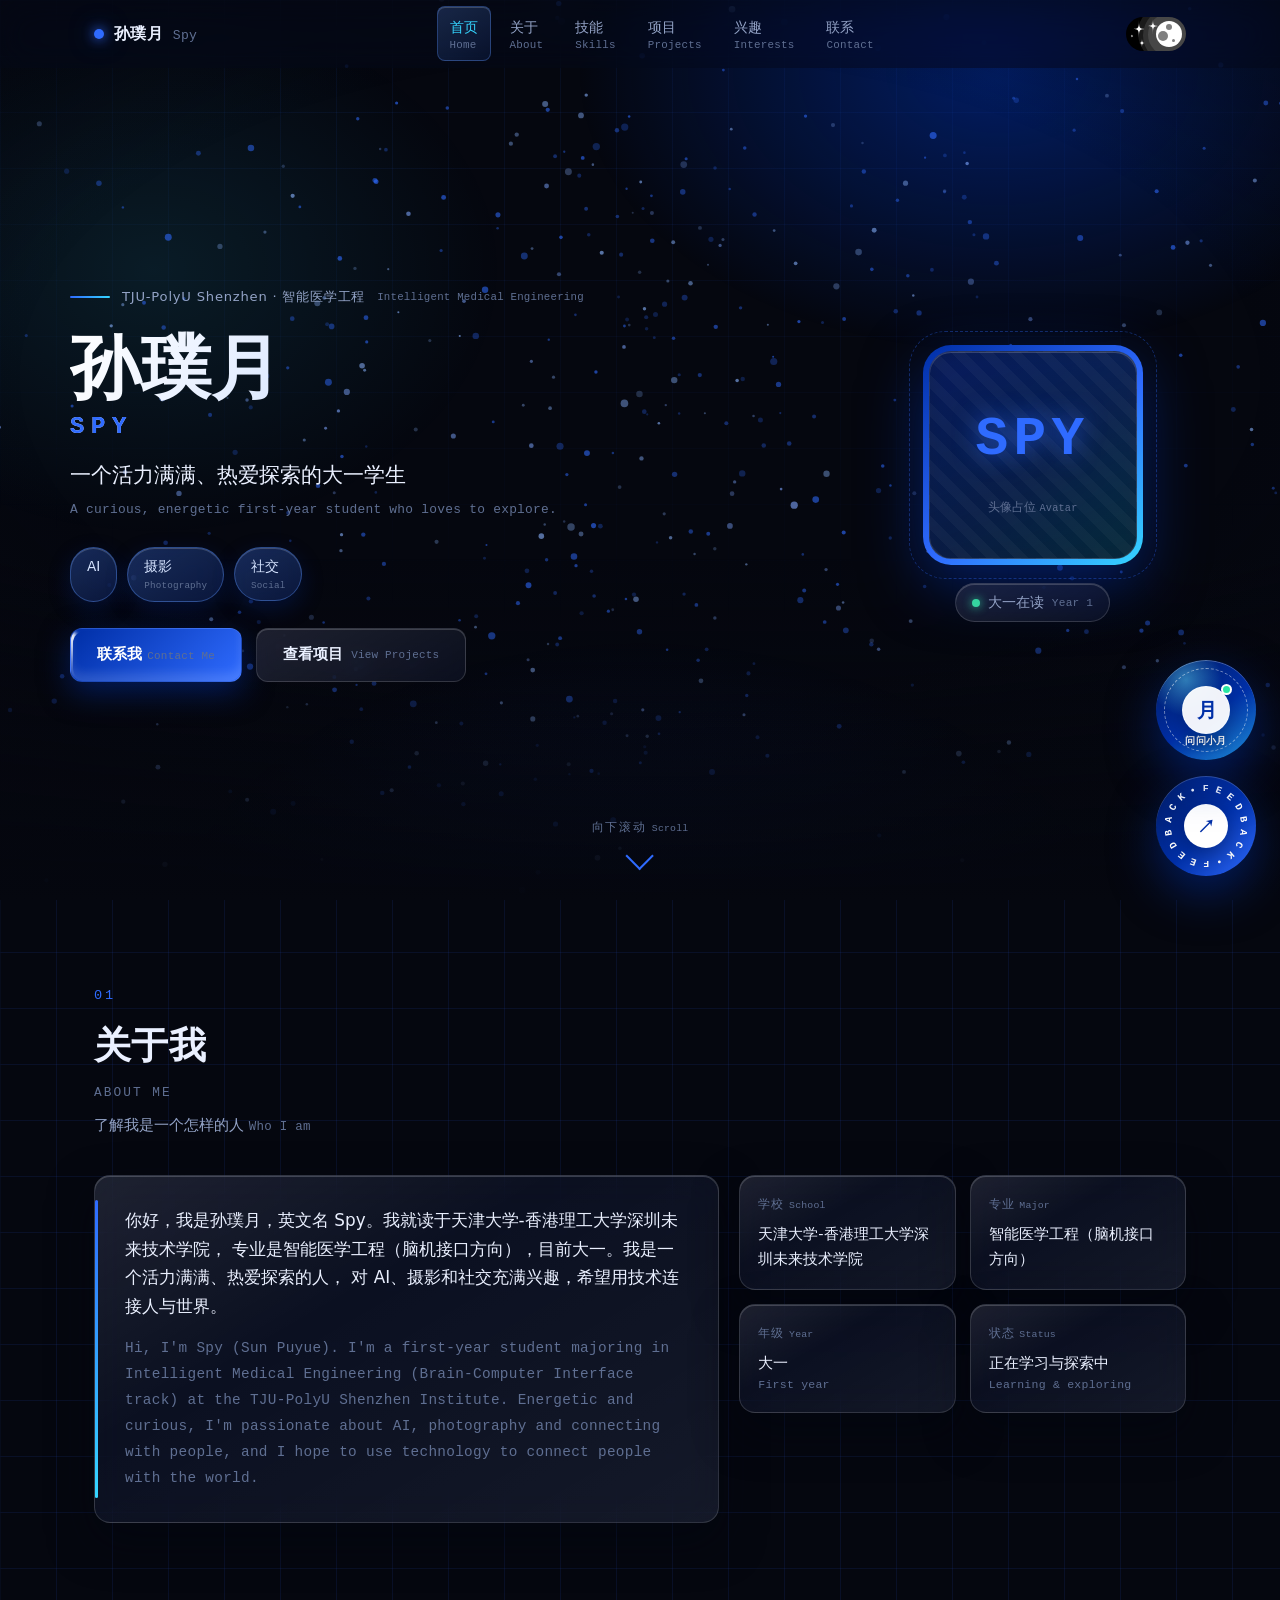
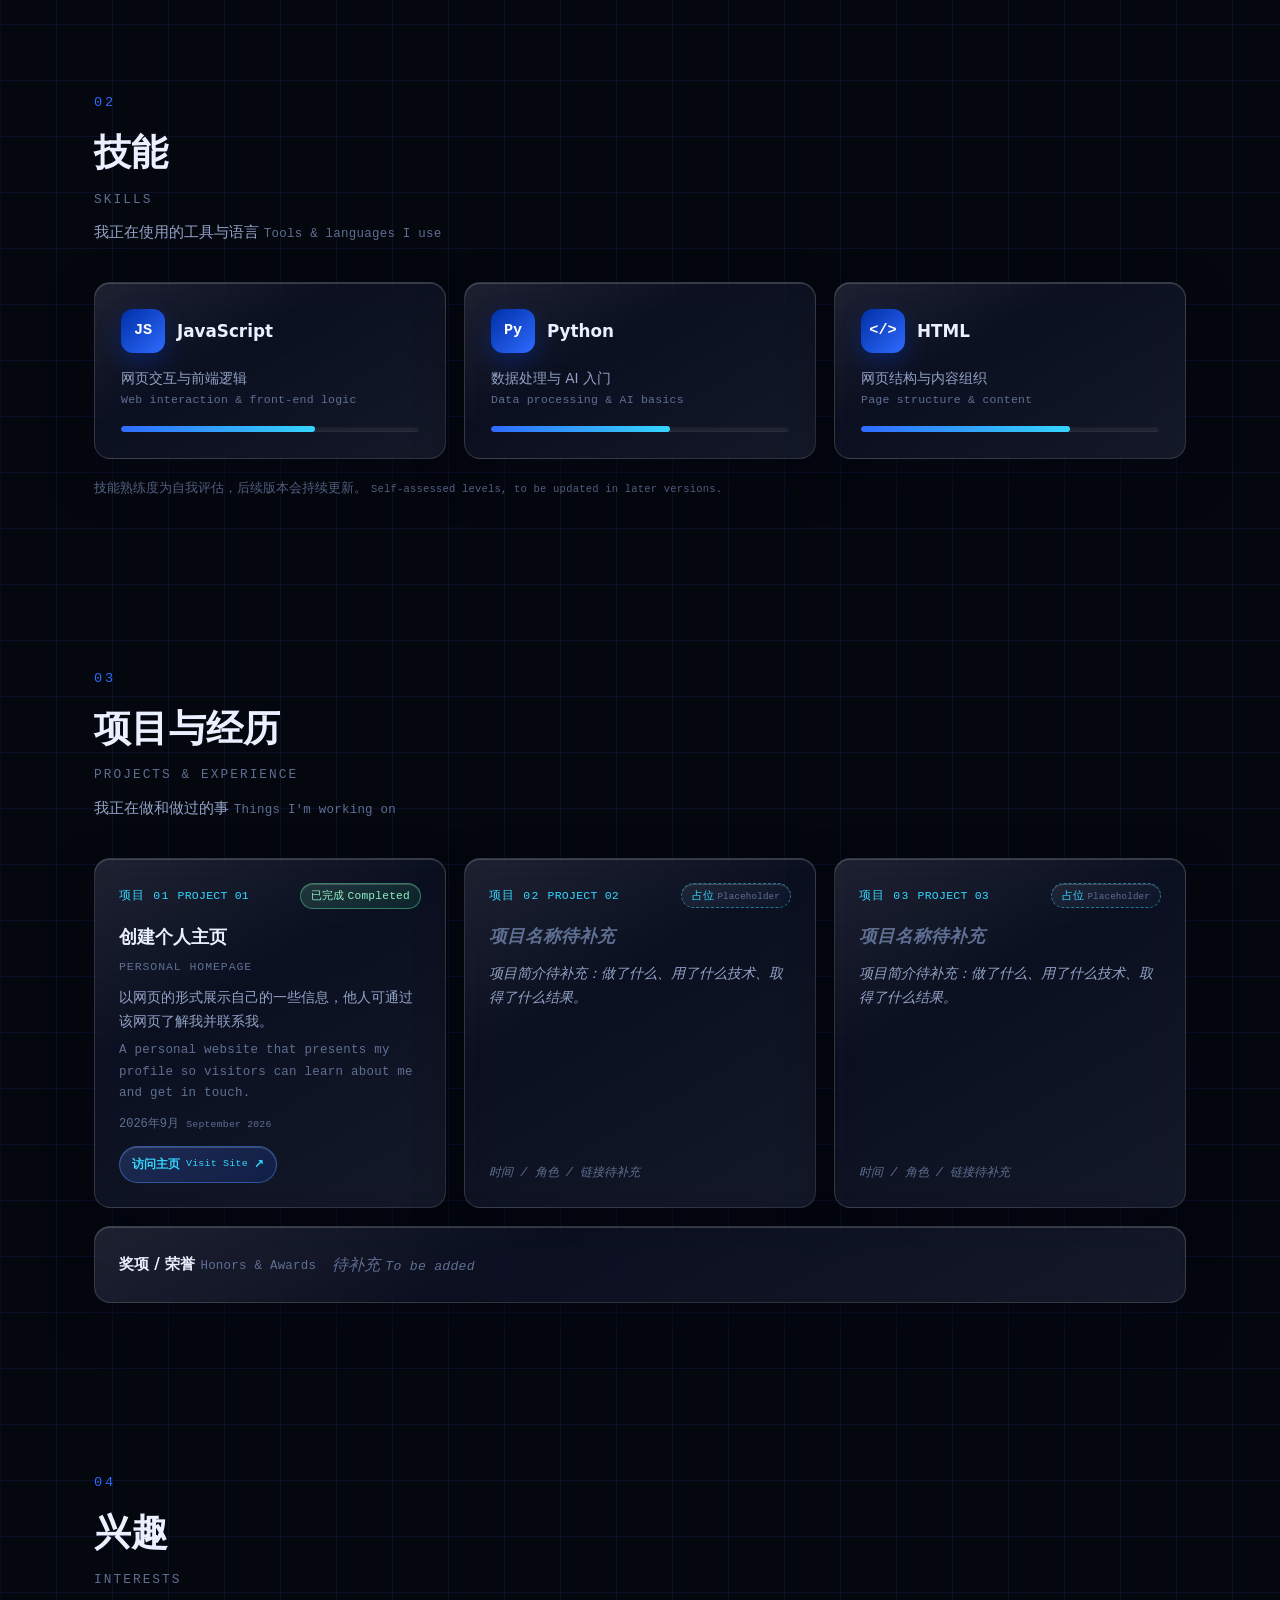
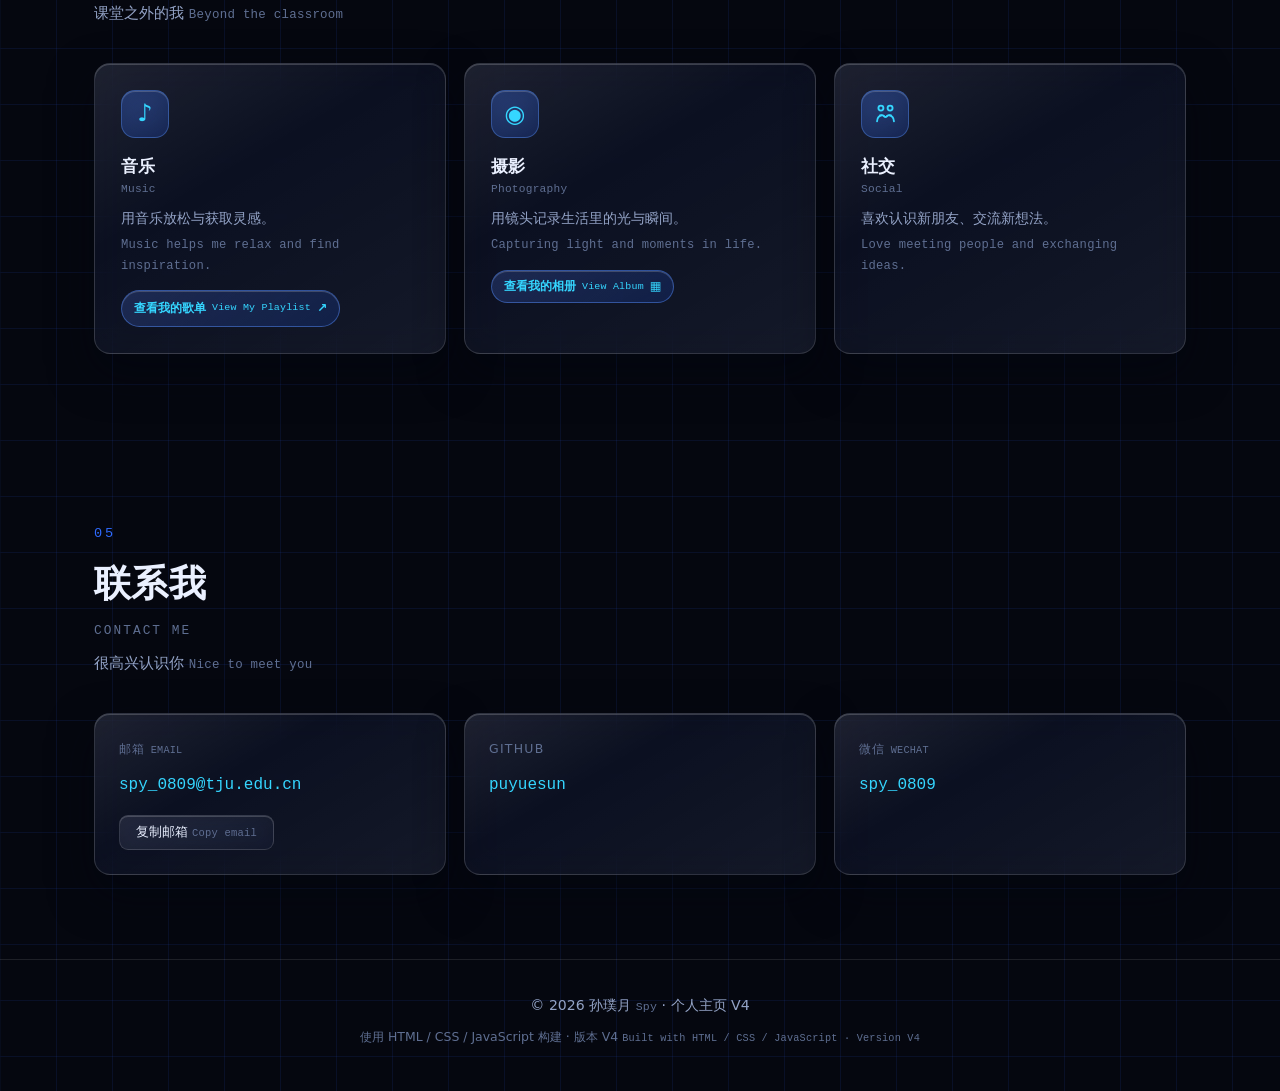
==== commit c4f7963b: "Add album, GitHub link, and SPY avatar to V4" ====
--- a/docs/index.html
+++ b/docs/index.html
@@ -40,7 +40,7 @@
   <noscript><style>#siteSplash { display: none !important; } html.splash-active, html.splash-active body { overflow: auto !important; }</style></noscript>
   <link rel="preconnect" href="https://fonts.googleapis.com" />
   <link rel="icon" href="data:image/svg+xml;utf8,%3Csvg xmlns='http://www.w3.org/2000/svg' viewBox='0 0 64 64'%3E%3Crect width='64' height='64' rx='14' fill='%23050a18'/%3E%3Ccircle cx='32' cy='32' r='15' fill='none' stroke='%232f6bff' stroke-width='5'/%3E%3Ccircle cx='32' cy='32' r='5' fill='%238ab4ff'/%3E%3C/svg%3E" />
-  <link rel="stylesheet" href="style.V4.css?v=20261008" />
+  <link rel="stylesheet" href="style.V4.css?v=20261008b" />
 </head>
 <body id="top">
   <!-- V4 opening loader: Uiverse bright-lizard-8 by dexter-st (MIT License) -->
@@ -57,7 +57,7 @@
   <div class="bg-glow" aria-hidden="true"></div>
   <!-- 首屏以外区域的「交互式网格背景」
        （参考 Magic UI Interactive Grid Pattern，改用原生 SVG + 指针追踪实现；
-        SVG 内的方格由 script.V4.js?v=20261008 按容器尺寸动态生成） -->
+        SVG 内的方格由 script.V4.js?v=20261008b 按容器尺寸动态生成） -->
   <div class="igrid-layer" aria-hidden="true">
     <svg class="igrid" id="interactiveGrid" xmlns="http://www.w3.org/2000/svg" focusable="false"></svg>
   </div>
@@ -162,7 +162,7 @@
           <div class="avatar-frame">
             <!-- 头像占位符：后续替换为真实照片 -->
             <div class="avatar-placeholder" aria-label="头像占位符">
-              <span class="avatar-initials">SP</span>
+              <span class="avatar-initials">SPY</span>
               <span class="avatar-note">头像占位 <span class="en">Avatar</span></span>
             </div>
           </div>
@@ -329,6 +329,7 @@
           <span class="interest-emoji" aria-hidden="true">◉</span>
           <h3>摄影 <span class="en">Photography</span></h3>
           <p>用镜头记录生活里的光与瞬间。 <span class="en">Capturing light and moments in life.</span></p>
+          <button class="interest-link album-open" id="albumOpen" type="button" aria-haspopup="dialog" aria-controls="albumDialog">查看我的相册 <span class="en">View Album</span> <span aria-hidden="true">▦</span></button>
         </div>
         <div class="card interest-card">
           <span class="interest-emoji interest-emoji--social" aria-hidden="true">
@@ -364,7 +365,7 @@
 
         <div class="card contact-card">
           <p class="contact-label">GitHub</p>
-          <span class="contact-value placeholder-text">待补充 <span class="en">To be added</span></span>
+          <a class="contact-value" href="https://github.com/puyuesun" target="_blank" rel="noopener noreferrer">puyuesun</a>
         </div>
 
         <div class="card contact-card">
@@ -381,6 +382,49 @@
   </footer>
 
 
+
+  <!-- V4 相册弹窗：本地相册照片，支持前后切换与缩略图 -->
+  <dialog class="album-dialog" id="albumDialog" aria-labelledby="albumTitle">
+    <div class="album-shell">
+      <header class="album-head">
+        <div>
+          <p class="album-kicker">PHOTO ALBUM</p>
+          <h2 class="album-title" id="albumTitle">我的相册 <span class="en">My Album</span></h2>
+        </div>
+        <button class="album-close" id="albumClose" type="button" aria-label="关闭相册">×</button>
+      </header>
+
+      <div class="album-stage">
+        <button class="album-nav album-nav--prev" id="albumPrev" type="button" aria-label="上一张照片">‹</button>
+        <figure class="album-figure">
+          <img class="album-photo" id="albumPhoto" src="album/album_01.V4.jpg" alt="孙璞月的相册照片 1" />
+          <figcaption class="album-meta">
+            <span id="albumCounter">1 / 5</span>
+            <span id="albumCaption">相册照片 01 <span class="en">Album photo 01</span></span>
+          </figcaption>
+        </figure>
+        <button class="album-nav album-nav--next" id="albumNext" type="button" aria-label="下一张照片">›</button>
+      </div>
+
+      <div class="album-thumbs" id="albumThumbs" aria-label="相册缩略图">
+          <button class="album-thumb is-active" type="button" data-album-index="0" data-full="album/album_01.V4.jpg" data-alt="孙璞月的相册照片 1" aria-label="查看第 1 张照片" aria-pressed="true">
+            <img src="album/album_01_thumb.V4.jpg" alt="" loading="lazy" />
+          </button>
+          <button class="album-thumb" type="button" data-album-index="1" data-full="album/album_02.V4.jpg" data-alt="孙璞月的相册照片 2" aria-label="查看第 2 张照片" aria-pressed="false">
+            <img src="album/album_02_thumb.V4.jpg" alt="" loading="lazy" />
+          </button>
+          <button class="album-thumb" type="button" data-album-index="2" data-full="album/album_03.V4.jpg" data-alt="孙璞月的相册照片 3" aria-label="查看第 3 张照片" aria-pressed="false">
+            <img src="album/album_03_thumb.V4.jpg" alt="" loading="lazy" />
+          </button>
+          <button class="album-thumb" type="button" data-album-index="3" data-full="album/album_04.V4.jpg" data-alt="孙璞月的相册照片 4" aria-label="查看第 4 张照片" aria-pressed="false">
+            <img src="album/album_04_thumb.V4.jpg" alt="" loading="lazy" />
+          </button>
+          <button class="album-thumb" type="button" data-album-index="4" data-full="album/album_05.V4.jpg" data-alt="孙璞月的相册照片 5" aria-label="查看第 5 张照片" aria-pressed="false">
+            <img src="album/album_05_thumb.V4.jpg" alt="" loading="lazy" />
+          </button>
+      </div>
+    </div>
+  </dialog>
 
   <!-- V4 数字分身入口：与 Feedback 形成右下角竖向入口栈 -->
   <button class="twin-fab" id="twinFab" type="button" aria-haspopup="dialog" aria-controls="twinDialog" aria-label="打开小月 AI 数字分身">
@@ -399,8 +443,8 @@
         <button class="twin-close" id="twinClose" type="button" aria-label="关闭数字分身">×</button>
         <div class="twin-avatar" id="twinAvatar" data-state="idle">
           <div class="twin-avatar__portrait">
-            <img class="twin-avatar__image twin-avatar__image--open" src="avatar_xiaoyue_open.V4.png?v=20261008" alt="小月的 Q 版形象" draggable="false" />
-            <img class="twin-avatar__image twin-avatar__image--blink" src="avatar_xiaoyue_blink.V4.png?v=20261008" alt="" aria-hidden="true" draggable="false" />
+            <img class="twin-avatar__image twin-avatar__image--open" src="avatar_xiaoyue_open.V4.png?v=20261008b" alt="小月的 Q 版形象" draggable="false" />
+            <img class="twin-avatar__image twin-avatar__image--blink" src="avatar_xiaoyue_blink.V4.png?v=20261008b" alt="" aria-hidden="true" draggable="false" />
             <div class="twin-avatar__thinking" aria-hidden="true"><i></i><i></i><i></i></div>
           </div>
           <div class="twin-avatar__status" id="twinAvatarStatus">在线 · 资料速答模式</div>
@@ -490,7 +534,7 @@
     </div>
   </dialog>
 
-  <script src="config.V4.js?v=20261008"></script>
-  <script src="script.V4.js?v=20261008"></script>
+  <script src="config.V4.js?v=20261008b"></script>
+  <script src="script.V4.js?v=20261008b"></script>
 </body>
 </html>
--- a/docs/style.V4.css
+++ b/docs/style.V4.css
@@ -940,6 +940,8 @@
 .interest-card p { font-size: 0.88rem; color: var(--muted); }
 .interest-card p .en { display: block; font-size: 0.76rem; margin-top: 4px; }
 .interest-link {
+  font-family: var(--font-sans);
+  cursor: pointer;
   display: inline-flex;
   align-items: center;
   gap: 6px;
@@ -957,6 +959,88 @@
 .interest-link:hover { transform: translateY(-2px); border-color: rgba(122, 170, 255, 0.82); background: linear-gradient(150deg, rgba(255, 255, 255, 0.12), rgba(255, 255, 255, 0.03)), rgba(0, 47, 167, 0.34); }
 .interest-link .en { display: inline; color: inherit; }
 html[data-theme="light"] .interest-link { color: #002fa7; background: linear-gradient(150deg, rgba(255, 255, 255, 0.96), rgba(225, 235, 255, 0.78)), rgba(255, 255, 255, 0.72); }
+
+.interest-link {
+  font-family: var(--font-sans);
+  cursor: pointer;
+  display: inline-flex;
+  align-items: center;
+  gap: 6px;
+  margin-top: 14px;
+  padding: 7px 12px;
+  border: 1px solid rgba(86, 142, 255, 0.46);
+  border-radius: 999px;
+  color: var(--accent);
+  background: linear-gradient(150deg, rgba(255, 255, 255, 0.08), rgba(255, 255, 255, 0.02)), rgba(0, 47, 167, 0.24);
+  box-shadow: var(--glass-inner);
+  font-size: 0.76rem;
+  font-weight: 700;
+  transition: transform 0.2s ease, border-color 0.2s ease, background 0.2s ease;
+}
+.interest-link:hover { transform: translateY(-2px); border-color: rgba(122, 170, 255, 0.82); background: linear-gradient(150deg, rgba(255, 255, 255, 0.12), rgba(255, 255, 255, 0.03)), rgba(0, 47, 167, 0.34); }
+.interest-link .en { display: inline; color: inherit; }
+html[data-theme="light"] .interest-link { color: #002fa7; background: linear-gradient(150deg, rgba(255, 255, 255, 0.96), rgba(225, 235, 255, 0.78)), rgba(255, 255, 255, 0.72); }
+
+/* ---------- 相册 ---------- */
+.album-dialog {
+  width: min(94vw, 1120px);
+  height: min(90dvh, 820px);
+  max-width: none;
+  max-height: none;
+  margin: auto;
+  padding: 0;
+  border: 0;
+  color: #fff;
+  background: transparent;
+  overflow: visible;
+}
+.album-dialog::backdrop { background: rgba(2, 5, 16, 0.74); backdrop-filter: blur(10px); -webkit-backdrop-filter: blur(10px); }
+.album-dialog[open] .album-shell { animation: album-enter 0.3s cubic-bezier(.2,.8,.2,1) both; }
+@keyframes album-enter { from { opacity: 0; transform: translateY(16px) scale(.98); } to { opacity: 1; transform: none; } }
+.album-shell {
+  height: 100%;
+  display: flex;
+  flex-direction: column;
+  overflow: hidden;
+  border: 1px solid rgba(155, 195, 255, 0.28);
+  border-radius: 26px;
+  background: linear-gradient(155deg, rgba(18, 28, 58, 0.98), rgba(5, 8, 20, 0.99));
+  box-shadow: 0 28px 90px rgba(0, 0, 0, 0.52), inset 0 1px 0 rgba(255, 255, 255, 0.08);
+}
+.album-head { display: flex; align-items: center; justify-content: space-between; gap: 16px; padding: 18px 22px 12px; }
+.album-kicker { font-family: var(--font-mono); font-size: 0.66rem; letter-spacing: 0.18em; color: var(--accent); }
+.album-title { margin-top: 4px; font-size: 1.35rem; }
+.album-title .en { display: block; margin-top: 3px; font-size: 0.68rem; letter-spacing: 0.12em; text-transform: uppercase; }
+.album-close { width: 42px; height: 42px; border-radius: 50%; border: 1px solid rgba(155, 195, 255, 0.24); background: rgba(255, 255, 255, 0.06); color: #fff; font-size: 1.7rem; line-height: 1; cursor: pointer; }
+.album-close:hover, .album-close:focus-visible { border-color: rgba(122, 170, 255, 0.82); background: rgba(47, 107, 255, 0.2); }
+.album-stage { position: relative; flex: 1; min-height: 0; display: grid; grid-template-columns: 48px minmax(0, 1fr) 48px; align-items: center; gap: 12px; padding: 0 20px; }
+.album-figure { margin: 0; min-width: 0; min-height: 0; display: flex; flex-direction: column; align-items: center; justify-content: center; gap: 12px; }
+.album-photo { display: block; max-width: 100%; max-height: calc(90dvh - 250px); object-fit: contain; border-radius: 18px; background: rgba(0, 0, 0, 0.28); box-shadow: 0 18px 50px rgba(0, 0, 0, 0.38); }
+.album-meta { display: flex; align-items: center; justify-content: space-between; width: min(100%, 760px); gap: 16px; font-family: var(--font-mono); font-size: 0.72rem; color: var(--faint); }
+.album-meta .en { color: inherit; }
+.album-nav { width: 44px; height: 44px; border-radius: 50%; border: 1px solid rgba(155, 195, 255, 0.32); background: rgba(255, 255, 255, 0.07); color: #fff; font-size: 2rem; line-height: 1; cursor: pointer; transition: transform .2s ease, background .2s ease, border-color .2s ease; }
+.album-nav:hover, .album-nav:focus-visible { transform: scale(1.05); border-color: rgba(122, 170, 255, 0.86); background: rgba(47, 107, 255, 0.22); }
+.album-thumbs { display: grid; grid-auto-flow: column; grid-auto-columns: 86px; gap: 10px; overflow-x: auto; padding: 14px 22px 20px; scrollbar-width: thin; }
+.album-thumb { width: 86px; height: 64px; padding: 0; overflow: hidden; border: 1px solid rgba(155, 195, 255, 0.22); border-radius: 10px; background: rgba(255, 255, 255, 0.04); cursor: pointer; opacity: .62; transition: opacity .2s ease, border-color .2s ease, transform .2s ease; }
+.album-thumb:hover, .album-thumb:focus-visible, .album-thumb.is-active { opacity: 1; border-color: rgba(122, 170, 255, 0.9); transform: translateY(-2px); }
+.album-thumb img { display: block; width: 100%; height: 100%; object-fit: cover; }
+html[data-theme="light"] .album-shell { color: #101b34; background: linear-gradient(155deg, rgba(255, 255, 255, 0.99), rgba(226, 236, 255, 0.97)); border-color: rgba(0, 47, 167, 0.2); }
+html[data-theme="light"] .album-title .en, html[data-theme="light"] .album-meta { color: #647391; }
+html[data-theme="light"] .album-close, html[data-theme="light"] .album-nav { color: #002fa7; background: rgba(255, 255, 255, 0.9); }
+html[data-theme="light"] .album-photo { background: #dfe8fa; box-shadow: 0 16px 40px rgba(0, 47, 167, 0.18); }
+@media (max-width: 700px) {
+  .album-dialog { width: 96vw; height: 92dvh; }
+  .album-head { padding: 14px 14px 8px; }
+  .album-title { font-size: 1.1rem; }
+  .album-close { width: 38px; height: 38px; }
+  .album-stage { grid-template-columns: 1fr; padding: 0 10px; }
+  .album-photo { max-height: 53dvh; border-radius: 14px; }
+  .album-nav { position: absolute; z-index: 2; top: 48%; width: 40px; height: 40px; background: rgba(4, 9, 24, 0.72); }
+  .album-nav--prev { left: 16px; }
+  .album-nav--next { right: 16px; }
+  .album-thumbs { grid-auto-columns: 70px; padding: 10px 14px 14px; }
+  .album-thumb { width: 70px; height: 54px; }
+}
 
 /* ---------- 联系 ---------- */
 .contact-grid {
